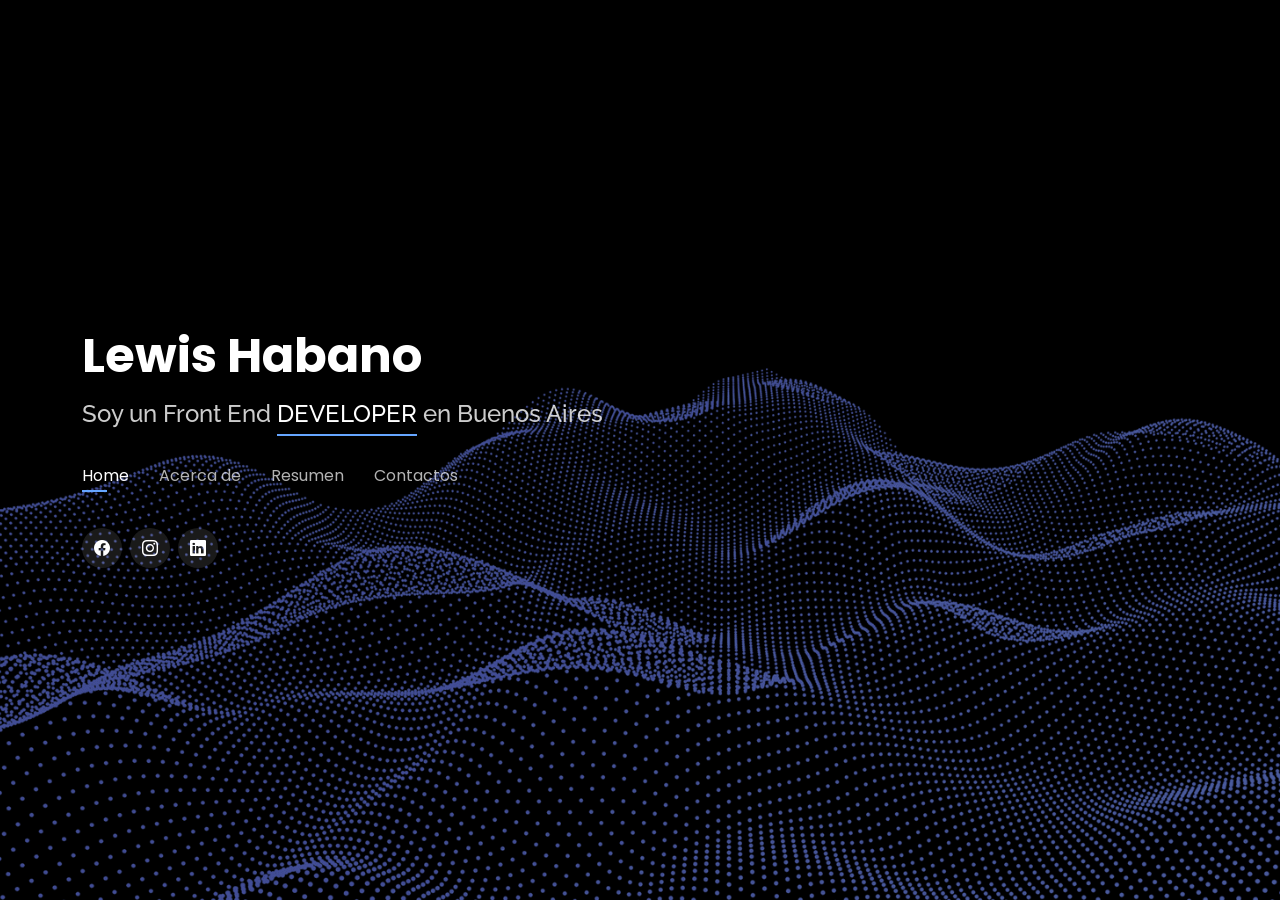
==== index.html @ 43217a20 "fffff" ====
<!DOCTYPE html>
<html lang="en">

<head>
  <meta charset="utf-8">
  <meta name="viewport" content="width=device-width, initial-scale=1.0, maximum-scale=1.0, user-scalable=no">

  <title>Portafolio Web</title>
  <meta content="" name="description">
  <meta content="" name="keywords">

  <!-- Favicons -->
  <link href="assets/img/letra-l.png" rel="icon">
  <link href="assets/img/apple-touch-icon.png" rel="apple-touch-icon">

  <!-- Google Fonts -->
  <link href="https://fonts.googleapis.com/css?family=Open+Sans:300,300i,400,400i,600,600i,700,700i|Raleway:300,300i,400,400i,500,500i,600,600i,700,700i|Poppins:300,300i,400,400i,500,500i,600,600i,700,700i" rel="stylesheet">

  <!-- Vendor CSS Files -->
  <link href="assets/vendor/bootstrap/css/bootstrap.min.css" rel="stylesheet">
  <link href="assets/vendor/bootstrap-icons/bootstrap-icons.css" rel="stylesheet">
  <link href="assets/vendor/boxicons/css/boxicons.min.css" rel="stylesheet">
  <link href="assets/vendor/glightbox/css/glightbox.min.css" rel="stylesheet">
  <link href="assets/vendor/remixicon/remixicon.css" rel="stylesheet">
  <link href="assets/vendor/swiper/swiper-bundle.min.css" rel="stylesheet">

  <!-- Template Main CSS File -->
  <link href="assets/css/style.css" rel="stylesheet">

</head>

<body>

  <!-- ======= Header ======= -->
  <header id="header">
    <div class="container">

      <h1><a href="index.html">Lewis Habano</a></h1>
      <!-- Uncomment below if you prefer to use an image logo -->
      <!-- <a href="index.html" class="mr-auto"><img src="assets/img/logo.png" alt="" class="img-fluid"></a> -->
      <h2>Soy un Front End <span>DEVELOPER</span> en Buenos Aires</h2>

      <nav id="navbar" class="navbar">
        <ul>
          <li><a class="nav-link active" href="#header">Home</a></li>
          <li><a class="nav-link" href="#about">Acerca de</a></li>
          <li><a class="nav-link" href="#resume">Resumen</a></li>
          <!--<li><a class="nav-link" href="#services">Servicios</a></li>-->
          <li><a class="nav-link" href="#contact">Contactos</a></li>
        </ul>
        <i class="bi bi-list mobile-nav-toggle"></i>
      </nav><!-- .navbar -->

      <div class="social-links">
        
        <a href="https://www.facebook.com/lewis.habano" target="_blank" class="facebook"><i class="bi bi-facebook"></i></a>
        <a href="https://www.instagram.com/lewishabano/"target="_blank" class="instagram"><i class="bi bi-instagram"></i></a>
        <a href="https://www.linkedin.com/in/lewis-habano-377702239" target="_blank" class="linkedin"><i class="bi bi-linkedin"></i></a>

      </div>

    </div>
  </header><!-- End Header -->

  <!-- ======= About Section ======= -->
  <section id="about" class="about">

    <!-- ======= Ecerca de ======= -->
    <div class="about-me container">

      <div class="section-title">
        <h2>About</h2>
        <p>Mas sobre mi</p>
      </div>

      <div class="row">
        <div class="col-lg-4" data-aos="fade-right">
          <img src="assets/img/PERFIL.PNG" class="img-fluid" alt="">
        </div>
        <div class="col-lg-8 pt-4 pt-lg-0 content" data-aos="fade-left">
          <h3> JUNIOR FRONT - END DEVELOPER</h3>
          <p class="fst-italic">
            Actualmente estoy en constante formacion en el campo del Desarrollo Front-End
          </p>
          <div class="row">
            <div class="col-lg-6">
              <ul>
                <li><i class="bi bi-chevron-right"></i> <strong>Fecha de Nacimiento:</strong> <span>29 de Abril de 1994</span></li>
                <li><i class="bi bi-chevron-right"></i> <strong>Nacionalidad:</strong> <span>Venezuela</span></li>
                <li><i class="bi bi-chevron-right"></i> <strong>Edad:</strong> <span>32</span></li>
                <li><i class="bi bi-chevron-right"></i> <strong>Domicilio: </strong> <span>Buenos Aires, Aregentina</span></li>
              </ul>
            </div>
           
          </div>
          <p>
           Incurcione en el mundo del Desarrollo Web de la mano de  Argentina Programa,  #SeProgramar y entre otros programas, descubriendo que tengo habilidades para la comprension y manejo de las herramientas en el Front End.
        </div>
      </div>

    </div><!-- End About Me -->

   

    <!-- ======= Skills  ======= -->
    <div class="skills container">

      <div class="section-title">
        <h2>Skills</h2>
      </div>

      <div class="row skills-content">

        <div class="col-lg-6">

          <div class="progress">
            <span class="skill">HTML <i class="val">95%</i></span>
            <div class="progress-bar-wrap">
              <div class="progress-bar" role="progressbar" aria-valuenow="95" aria-valuemin="0" aria-valuemax="100"></div>
            </div>
          </div>

          <div class="progress">
            <span class="skill">CSS <i class="val">80%</i></span>
            <div class="progress-bar-wrap">
              <div class="progress-bar" role="progressbar" aria-valuenow="80" aria-valuemin="0" aria-valuemax="100"></div>
            </div>
          </div>

          <div class="progress">
            <span class="skill">JavaScript <i class="val">50%</i></span>
            <div class="progress-bar-wrap">
              <div class="progress-bar" role="progressbar" aria-valuenow="50" aria-valuemin="0" aria-valuemax="100"></div>
            </div>
          </div>

        </div>

        <div class="col-lg-6">

          <div class="progress">
            <span class="skill">Angular <i class="val">40%</i></span>
            <div class="progress-bar-wrap">
              <div class="progress-bar" role="progressbar" aria-valuenow="40" aria-valuemin="0" aria-valuemax="100"></div>
            </div>
          </div>

          <div class="progress">
            <span class="skill">GitHut <i class="val">80%</i></span>
            <div class="progress-bar-wrap">
              <div class="progress-bar" role="progressbar" aria-valuenow="80" aria-valuemin="0" aria-valuemax="100"></div>
            </div>
          </div>

          <div class="progress">
            <span class="skill">MySQL <i class="val">15%</i></span>
            <div class="progress-bar-wrap">
              <div class="progress-bar" role="progressbar" aria-valuenow="15" aria-valuemin="0" aria-valuemax="100"></div>
            </div>
          </div>

        </div>

      </div>

    </div><!-- End Skills -->

    <!-- ======= Aptitudes ======= -->
    <div class="interests container">

      <div class="section-title">
        <h2>Aptitudes</h2>
      </div>

      <div class="row">
        <div class="col-lg-3 col-md-4">
          <div class="icon-box">
            <i class="ri-store-line" style="color: #ffbb2c;"></i>
            <h3>Trabajo en Equipo</h3>
          </div>
        </div>
        <div class="col-lg-3 col-md-4 mt-4 mt-md-0">
          <div class="icon-box">
            <i class="ri-bar-chart-box-line" style="color: #5578ff;"></i>
            <h3>Liderazgo</h3>
          </div>
        </div>
        <div class="col-lg-3 col-md-4 mt-4 mt-md-0">
          <div class="icon-box">
            <i class="ri-calendar-todo-line" style="color: #e80368;"></i>
            <h3>Organizado</h3>
          </div>
        </div>
        <div class="col-lg-3 col-md-4 mt-4 mt-lg-0">
          <div class="icon-box">
            <i class="ri-paint-brush-line" style="color: #e361ff;"></i>
            <h3>Creativo</h3>
          </div>
        </div>
        <div class="col-lg-3 col-md-4 mt-4">
          <div class="icon-box">
            <i class="ri-database-2-line" style="color: #47aeff;"></i>
            <h3>Pro-Activo</h3>
          </div>
        </div>
        <div class="col-lg-3 col-md-4 mt-4">
          <div class="icon-box">
            <i class="ri-gradienter-line" style="color: #ffa76e;"></i>
            <h3>Actitud Positiva</h3>
          </div>
        </div>
        <div class="col-lg-3 col-md-4 mt-4">
          <div class="icon-box">
            <i class="ri-file-list-3-line" style="color: #11dbcf;"></i>
            <h3>Comunicacion</h3>
          </div>
        </div>
        <div class="col-lg-3 col-md-4 mt-4">
          <div class="icon-box">
            <i class="ri-price-tag-2-line" style="color: #4233ff;"></i>
            <h3>Racionable</h3>
          </div>
        </div>
       



  </section><!-- End About Section -->

  <!-- ======= Resume Section ======= -->
  <section id="resume" class="resume">
    <div class="container">

      <div class="section-title">
        <h2>Summary</h2>
        <p>RESUMEN</p>
      </div>

      <div class="row">
        <div class="col-lg-6">
          <h3 class="resume-title">Secundaria</h3>
          <div class="resume-item pb-0">
            <h4>Liceo Aime Bonpland</h4>
            <h5>2015 - 2016</h5>
            <p><em>Bachiller en Ciencias</em></p>
          </div>

          

          <h3 class="resume-title">Cursos Realizados</h3>
          <div class="resume-item">
            <h4>Tecnico en Repacion de Celulares</h4>
            <h5>2021 - 2022</h5>
            <p><em>Instituto de Investigacion y Desarrollo Empresario y Social</em></p>
            <p>Certificado <a href="https://drive.google.com/file/d/13NTasGqHN1XZ4F1Yj-0PthsH8KPX1wrH/view?usp=sharing" target="_blank"> Ver aqui</a></p>

            
          </div>
          <div class="resume-item">
            <h4>Primera etapa del Plan Argentina Programa</h4>
            <h5>2022</h5>
            <p><em>#SeProgramar</em></p>
            <p>Certificado <a href="https://drive.google.com/file/d/1zNKupKRDNCVyyF5Mv7-H7qVzkGOO1lGe/view?usp=sharing" target="_blank"> Ver aqui</a></p>

          </div>
          <div class="resume-item pb-0">
            <h4>Perfil Web Full Stack Junior</h4>
            <h5>2022-2023</h5>
            <p><em>Aregentina Programa 4.0</em></p>
            <ul>
              <li>Proyecto realizado - Portafolio Web Full Stack <a href="https://portafolio-back-lws.web.app/" target="_blank">Ver aqui</a></li>
              <li>Tecnologias Front End: HTML, CSS, JS, ANGULAR </li>
              <li>Tecnologias Back End: MySQL, Apache, Java</li>
            </ul>
            <p>Certificado <a href="https://drive.google.com/file/d/1rVg6Ap0BTwlaawiFCQzznwk058b0-l4C/view?usp=sharing" target="_blank"> Ver aqui</a></p>

          </div>
 <h3 class="resume-title">Proyectos</h3>
              
                <ul>
                  <h6><a href="https://multiservicios-ova-ez.vercel.app/" target="_blank">Multiservicios Ovañez - Pagina Web</a></h6s></li>
                  <h6><a href="https://restaurante-online-yl.vercel.app/" target="_blank">Sabor de Lewis - Tienda Online</a></h6s></li>
                  <h6><a href="https://barberiabrotherbarbershop.vercel.app/" target="_blank">Barberia Brother - Turnos Online</a></h6s></li>
                  <h6><a href="https://manicuristaestrella.vercel.app/" target="_blank">Elegances Nails - Turnos Online</a></h6s></li>
                </ul>
        </div>
        
        <div class="col-lg-6">

          <div class="resume-item">
            <h4>Primeros paso del Desarrollo Frond End </h4>
            <h5>2022-2023</h5>
            <p><em>Argentina Programa 4.0</em></p>
            <ul>
              <li>Proyecto realizado - CV <a href="https://z3ojdmkbe1h15ubds1wg4q.on.drv.tw/Proyecto CV/" target="_blank"> Ver aqui</a></li>
              <li>Tecnologias: HTML, CSS, JS </li>
            </ul>
            <p>Certificado <a href="https://drive.google.com/file/d/1SW0rii6lMbcmuUAonAoMLyuNVWkDjXnk/view?usp=sharing" target="_blank"> Ver aqui</a></p>

          </div>
          
          <div class="resume-item">
            <h4>javascript desde 0</h4>
            <h5>2022 - 2023</h5>
            <p><em>Educacion IT</em></p>
            <p>Certificado de asistencia <a href="https://drive.google.com/file/d/1VRG9s3bbCekZhndcI7haui48GEvfE5Lh/view?usp=sharing" target="_blank"> Ver aqui</a></p>

          </div>
 <div class="resume-item">
            <h4>Front End Python</h4>
            <h5>2023 - 2024</h5>
            <p><em>Buenos Aires Aprende</em></p>
            <p>Certificado de asistencia <a href="https://drive.google.com/file/d/17as2-qM0kWx8i5BfHSvtpjqzDdLJUKqA/view?usp=sharing" target="_blank"> Ver aqui</a></p>

          </div>
          
          <div class="row">
            <div class="col-lg-6">
              <h3 class="resume-title">Experiencia</h3>
              <div class="resume-item pb-0">
                <h4>Computadoras Villa Ciber</h4>
                <h5>2017 -2019</h5>
                <ul>
                  <li>Encargado</li>
                </ul>
              </div>
              <div class="resume-item pb-0">
                <h4>Pedidos Ya</h4>
                <h5>Actualemnte</h5>
                <ul>
                  <li>Servicio de Delivery</li>
                </ul>
              </div>
             
        </div>

        </div>
      </div>

    </div>
  </section>
 
  <!-- ======= Contact Section ======= -->
  <section id="contact" class="contact">
    <div class="container">

      <div class="section-title">
        <h2>Contact</h2>
        <p>Contacto</p>
      </div>

      <div class="row mt-2">

        <div class="col-md-6 d-flex align-items-stretch">
          <div class="info-box">
            <a href="https://www.google.com/maps/place/Plaza+Bartolom%C3%A9+Mitre/@-34.6378328,-58.5699092,15.25z/data=!4m6!3m5!1s0x95bcc7e48b74f017:0x445b9663754452b1!8m2!3d-34.6416215!4d-58.56054!16s%2Fg%2F11cjhlbqd6"target="_blank"><i class="bx bx-map"></i></a>
            <h3>Mi direccion es</h3>
            <p> Buenos Aires</p>
          </div>
        </div>

        <div class="col-md-6 mt-4 mt-md-0 d-flex align-items-stretch">
          <div class="info-box">
            <i class="bx bx-share-alt"></i>
            <h3>Redes Sociales</h3>
            <div class="social-links">
              <a href="https://www.facebook.com/lewis.habano" target="_blank" class="facebook"><i class="bi bi-facebook"></i></a>
              <a href="https://www.instagram.com/lewishabano/"target="_blank" class="instagram"><i class="bi bi-instagram"></i></a>
              <a href="https://www.linkedin.com/in/lewis-habano-377702239" target="_blank" class="linkedin"><i class="bi bi-linkedin"></i></a>
              <a href="https://api.whatsapp.com/send?phone=0541158731115&text=Hola,  comon estas?" target="_blank"><i class="bi bi-whatsapp"></i></a>
              <a href="mailto:habanolewis@gmail.com" target="_blank" class="linkedin"><i class="bi bi-envelope-check"></i></a>
            </div>
          </div>
        </div>

        <div class="col-md-6 mt-4 d-flex align-items-stretch">
          <div class="info-box">
            <i class="bx bx-envelope"></i>
            <h3>Email</h3>
            <p>habanolewis@gmail.com</p>
          </div>
        </div>
        <div class="col-md-6 mt-4 d-flex align-items-stretch">
          <div class="info-box">
            <a href="tel:+541158731115"><i class="bx bx-phone-call"></i></a>
            <h3>Contanto</h3>
            <p>+11 XXXX</p>
          </div>
        </div>
      </div>

  </section><!-- End Contact Section -->

 

  <!-- Vendor JS Files -->
  <script src="assets/vendor/purecounter/purecounter_vanilla.js"></script>
  <script src="assets/vendor/bootstrap/js/bootstrap.bundle.min.js"></script>
  <script src="assets/vendor/glightbox/js/glightbox.min.js"></script>
  <script src="assets/vendor/isotope-layout/isotope.pkgd.min.js"></script>
  <script src="assets/vendor/swiper/swiper-bundle.min.js"></script>
  <script src="assets/vendor/waypoints/noframework.waypoints.js"></script>
  <script src="assets/vendor/php-email-form/validate.js"></script>

  <!-- Template Main JS File -->
  <script src="assets/js/main.js"></script>

</body>

</html>
---- assets/css/style.css ----
/* Control estricto para evitar desbordes y zoom lateral en móviles */
*, *::before, *::after {
  box-sizing: border-box;
}

html {
  width: 100%;
  height: 100%;
  overflow-x: hidden !important;
  scroll-behavior: smooth;
}

body {
  font-family: "Open Sans", sans-serif;
  background-color: #040404;
  color: #fff;
  position: relative;
  background: transparent;
  width: 100%;
  min-height: 100vh;
  overflow-x: hidden !important;
  -webkit-text-size-adjust: 100%;
}

body::before {
  content: "";
  position: fixed;
  background: #040404 url("../img/Fondo_Negro_5.png") top right no-repeat;
  background-size: cover;
  left: 0;
  right: 0;
  top: 0;
  height: 100vh;
  z-index: -1;
  width: 100vw;
}

@media (min-width: 1024px) {
  body::before {
    background-attachment: fixed;
  }
}

a {
  color: #66a6ff;
  text-decoration: none;
}

a:hover {
  color: #66a6ff;
  text-decoration: none;
}

h1,
h2,
h3,
h4,
h5,
h6 {
  font-family: "Raleway", sans-serif;
}

/* Blindaje de imágenes y contenedores para que no rompan la pantalla */
img {
  max-width: 100%;
  height: auto;
}

/* --------------------------------------------------------------
# Header
-------------------------------------------------------------- */
#header {
  transition: ease-in-out 0.3s;
  position: relative;
  height: 100vh;
  display: flex;
  align-items: center;
  z-index: 997;
  overflow-y: auto;
  width: 100%;
}

#header * {
  transition: ease-in-out 0.3s;
}

#header h1 {
  font-size: 48px;
  margin: 0;
  padding: 0;
  line-height: 1;
  font-weight: 700;
  font-family: "Poppins", sans-serif;
}

#header h1 a,
#header h1 a:hover {
  color: #fff;
  line-height: 1;
  display: inline-block;
}

#header h2 {
  font-size: 24px;
  margin-top: 20px;
  color: rgba(255, 255, 255, 0.8);
}

#header h2 span {
  color: #fff;
  border-bottom: 2px solid #66a6ff;
  padding-bottom: 6px;
}

#header img {
  padding: 0;
  margin: 0;
}

#header .social-links {
  margin-top: 40px;
  display: flex;
}

#header .social-links a {
  font-size: 16px;
  display: flex;
  justify-content: center;
  align-items: center;
  background: rgba(255, 255, 255, 0.1);
  color: #fff;
  line-height: 1;
  margin-right: 8px;
  border-radius: 50%;
  width: 40px;
  height: 40px;
}

#header .social-links a:hover {
  background: #66a6ff;
}

@media (max-width: 992px) {
  #header h1 {
    font-size: 36px;
  }

  #header h2 {
    font-size: 20px;
    line-height: 30px;
  }

  #header .social-links {
    margin-top: 15px;
  }

  #header .container {
    display: flex;
    flex-direction: column;
    align-items: center;
    width: 100%;
  }
}

/* Header Top */
#header.header-top {
  height: 80px;
  position: fixed;
  left: 0;
  top: 0;
  right: 0;
  background: rgba(0, 0, 0, 0.9);
  width: 100%;
}

#header.header-top .social-links,
#header.header-top h2 {
  display: none;
}

#header.header-top h1 {
  margin-right: auto;
  font-size: 36px;
}

#header.header-top .container {
  display: flex;
  align-items: center;
  width: 100%;
}

#header.header-top .navbar {
  margin: 0;
}

@media (max-width: 768px) {
  #header.header-top {
    height: 60px;
  }

  #header.header-top h1 {
    font-size: 26px;
  }
}

/* --------------------------------------------------------------
# Navigation Menu
-------------------------------------------------------------- */
.navbar {
  padding: 0;
  margin-top: 35px;
}

.navbar ul {
  margin: 0;
  padding: 0;
  display: flex;
  list-style: none;
  align-items: center;
}

.navbar li {
  position: relative;
}

.navbar li+li {
  margin-left: 30px;
}

.navbar a,
.navbar a:focus {
  display: flex;
  align-items: center;
  justify-content: space-between;
  padding: 0;
  font-family: "Poppins", sans-serif;
  font-size: 16px;
  font-weight: 400;
  color: rgba(255, 255, 255, 0.7);
  white-space: nowrap;
  transition: 0.3s;
}

.navbar a i,
.navbar a:focus i {
  font-size: 12px;
  line-height: 0;
  margin-left: 5px;
}

.navbar a:before {
  content: "";
  position: absolute;
  width: 0;
  height: 2px;
  bottom: -4px;
  left: 0;
  background-color: #66a6ff;
  visibility: hidden;
  transition: all 0.3s ease-in-out 0s;
}

.navbar a:hover:before,
.navbar li:hover>a:before,
.navbar .active:before {
  visibility: visible;
  width: 25px;
}

.navbar a:hover,
.navbar .active,
.navbar .active:focus,
.navbar li:hover>a {
  color: #fff;
}

/**
* Mobile Navigation 
*/
.mobile-nav-toggle {
  color: #fff;
  font-size: 28px;
  cursor: pointer;
  display: none;
  line-height: 0;
  transition: 0.5s;
  position: fixed;
  right: 15px;
  top: 15px;
  z-index: 1000;
}

@media (max-width: 991px) {
  .mobile-nav-toggle {
    display: block;
  }

  .navbar ul {
    display: none;
  }
}

.navbar-mobile {
  position: fixed;
  overflow: hidden;
  top: 0;
  right: 0;
  left: 0;
  bottom: 0;
  background: rgba(0, 0, 0, 0.9);
  transition: 0.3s;
  z-index: 999;
  margin-top: 0;
  width: 100%;
}

.navbar-mobile .mobile-nav-toggle {
  position: absolute;
  top: 15px;
  right: 15px;
}

.navbar-mobile ul {
  display: block;
  position: absolute;
  top: 55px;
  right: 15px;
  bottom: 45px;
  left: 15px;
  padding: 10px 0;
  overflow-y: auto;
  transition: 0.3s;
  border: 2px solid rgba(255, 255, 255, 0.2);
}

.navbar-mobile li {
  padding: 12px 20px;
}

.navbar-mobile li+li {
  margin: 0;
}

.navbar-mobile a,
.navbar-mobile a:focus {
  font-size: 16px;
  position: relative;
}

/* --------------------------------------------------------------
# Sections General
-------------------------------------------------------------- */
section {
  overflow: hidden;
  position: absolute;
  width: 100%;
  max-width: 100%;
  top: 140px;
  bottom: 100%;
  opacity: 0;
  transition: ease-in-out 0.4s;
  z-index: 2;
  left: 0;
  right: 0;
  padding-left: 15px;
  padding-right: 15px;
}

section.section-show {
  top: 100px;
  bottom: auto;
  opacity: 1;
  padding-bottom: 45px;
}

section .container {
  background: rgba(0, 0, 0, 0.9);
  padding: 30px;
  width: 100%;
  max-width: 100%;
}

@media (max-width: 768px) {
  section {
    top: 120px;
    padding-left: 10px;
    padding-right: 10px;
  }

  section.section-show {
    top: 80px;
  }
}

.section-title h2 {
  font-size: 14px;
  font-weight: 500;
  padding: 0;
  line-height: 1px;
  margin: 0 0 20px 0;
  letter-spacing: 2px;
  text-transform: uppercase;
  color: #aaaaaa;
  font-family: "Poppins", sans-serif;
}

.section-title h2::after {
  content: "";
  width: 120px;
  height: 1px;
  display: inline-block;
  background: #66a6ff;
  margin: 4px 10px;
}

.section-title p {
  margin: 0;
  margin: -15px 0 15px 0;
  font-size: 36px;
  font-weight: 700;
  text-transform: uppercase;
  font-family: "Poppins", sans-serif;
  color: #fff;
  word-break: break-word;
}

/* --------------------------------------------------------------
# About
-------------------------------------------------------------- */
.about-me .content h3 {
  font-weight: 700;
  font-size: 26px;
  color: #66a6ff;
}

.about-me .content ul {
  list-style: none;
  padding: 0;
}

.about-me .content ul li {
  margin-bottom: 20px;
  display: flex;
  align-items: center;
  word-break: break-word;
}

.about-me .content ul strong {
  margin-right: 10px;
}

.about-me .content ul i {
  font-size: 16px;
  margin-right: 5px;
  color: #66a6ff;
  line-height: 0;
}

.about-me .content p:last-child {
  margin-bottom: 0;
}

/* --------------------------------------------------------------
# Counts
-------------------------------------------------------------- */
.counts {
  padding: 70px 0 60px;
}

.counts .count-box {
  padding: 30px 30px 25px 30px;
  width: 100%;
  position: relative;
  text-align: center;
  background: rgba(255, 255, 255, 0.08);
}

.counts .count-box i {
  position: absolute;
  top: -25px;
  left: 50%;
  transform: translateX(-50%);
  font-size: 24px;
  background: rgba(255, 255, 255, 0.1);
  padding: 12px;
  color: #66a6ff;
  border-radius: 50px;
  line-height: 0;
}

.counts .count-box span {
  font-size: 36px;
  display: block;
  font-weight: 600;
  color: #fff;
}

.counts .count-box p {
  padding: 0;
  margin: 0;
  font-family: "Raleway", sans-serif;
  font-size: 14px;
}

/* --------------------------------------------------------------
# Skills
-------------------------------------------------------------- */
.skills .progress {
  height: 60px;
  display: block;
  background: none;
  border-radius: 0;
  width: 100%;
}

.skills .progress .skill {
  padding: 10px 0;
  margin: 0;
  text-transform: uppercase;
  display: block;
  font-weight: 600;
  font-family: "Poppins", sans-serif;
  color: #fff;
}

.skills .progress .skill .val {
  float: right;
  font-style: normal;
}

.skills .progress-bar-wrap {
  background: rgba(255, 255, 255, 0.2);
  width: 100%;
}

.skills .progress-bar {
  width: 1px;
  height: 10px;
  transition: 0.9s;
  background-color: #66a6ff;
}

/* --------------------------------------------------------------
# Interests
-------------------------------------------------------------- */
.interests .icon-box {
  display: flex;
  align-items: center;
  padding: 20px;
  background: rgba(255, 255, 255, 0.08);
  transition: ease-in-out 0.3s;
  width: 100%;
}

.interests .icon-box i {
  font-size: 32px;
  padding-right: 10px;
  line-height: 1;
}

.interests .icon-box h3 {
  font-weight: 700;
  margin: 0;
  padding: 0;
  line-height: 1;
  font-size: 16px;
  color: #fff;
}

.interests .icon-box:hover {
  background: rgba(255, 255, 255, 0.12);
}

/* --------------------------------------------------------------
# Resume
-------------------------------------------------------------- */
.resume .resume-title {
  font-size: 26px;
  font-weight: 700;
  margin-top: 20px;
  margin-bottom: 20px;
  color: #fff;
}

.resume .resume-item {
  padding: 0 0 20px 20px;
  margin-top: -2px;
  border-left: 2px solid rgba(255, 255, 255, 0.2);
  position: relative;
  width: 100%;
}

.resume .resume-item h4 {
  line-height: 18px;
  font-size: 18px;
  font-weight: 600;
  text-transform: uppercase;
  font-family: "Poppins", sans-serif;
  color: #66a6ff;
  margin-bottom: 10px;
  word-break: break-word;
}

.resume .resume-item h5 {
  font-size: 16px;
  background: rgba(255, 255, 255, 0.15);
  padding: 5px 15px;
  display: inline-block;
  font-weight: 600;
  margin-bottom: 10px;
}

.resume .resume-item ul {
  padding-left: 20px;
  word-break: break-word;
}

.resume .resume-item ul li {
  padding-bottom: 10px;
}

.resume .resume-item:last-child {
  padding-bottom: 0;
}

.resume .resume-item::before {
  content: "";
  position: absolute;
  width: 16px;
  height: 16px;
  border-radius: 50px;
  left: -9px;
  top: 0;
  background: #66a6ff;
  border: 2px solid #66a6ff;
}

/* --------------------------------------------------------------
# Contact
-------------------------------------------------------------- */
.contact .info-box {
  color: #444444;
  padding: 20px;
  width: 100%;
  background: rgba(255, 255, 255, 0.08);
  word-break: break-word;
}

.contact .info-box i.bx {
  font-size: 24px;
  color: #66a6ff;
  border-radius: 50%;
  padding: 14px;
  float: left;
  background: rgba(255, 255, 255, 0.1);
}

.contact .info-box h3 {
  font-size: 20px;
  color: rgba(255, 255, 255, 0.5);
  font-weight: 700;
  margin: 10px 0 8px 68px;
}

.contact .info-box p {
  padding: 0;
  color: #fff;
  line-height: 24px;
  font-size: 14px;
  margin: 0 0 0 68px;
}

.contact .info-box .social-links {
  margin: 5px 0 0 68px;
  display: flex;
  flex-wrap: wrap;
}

.contact .info-box .social-links a {
  font-size: 18px;
  display: inline-block;
  color: #fff;
  line-height: 1;
  margin-right: 12px;
  margin-bottom: 8px;
  transition: 0.3s;
}

.contact .info-box .social-links a:hover {
  color: #66a6ff;
}

.contact .php-email-form {
  padding: 30px;
  background: rgba(255, 255, 255, 0.08);
  width: 100%;
}

.contact .php-email-form .error-message {
  display: none;
  background: #ed3c0d;
  text-align: left;
  padding: 15px;
  font-weight: 600;
}

.contact .php-email-form .sent-message {
  display: none;
  background: #66a6ff;
  text-align: center;
  padding: 15px;
  font-weight: 600;
}

.contact .php-email-form .loading {
  display: none;
  text-align: center;
  padding: 15px;
}

.contact .php-email-form .loading:before {
  content: "";
  display: inline-block;
  border-radius: 50%;
  width: 24px;
  height: 24px;
  margin: 0 10px -6px 0;
  border: 3px solid #66a6ff;
  border-top-color: #eee;
  animation: animate-loading 1s linear infinite;
}

.contact .php-email-form input,
.contact .php-email-form textarea {
  border-radius: 0;
  box-shadow: none;
  font-size: 14px;
  background: rgba(255, 255, 255, 0.08);
  border: 0;
  transition: 0.3s;
  color: #fff;
  width: 100%;
}

.contact .php-email-form input:focus,
.contact .php-email-form textarea:focus {
  background-color: rgba(255, 255, 255, 0.11);
}

.contact .php-email-form input::placeholder,
.contact .php-email-form textarea::placeholder {
  color: rgba(255, 255, 255, 0.3);
  opacity: 1;
}

.contact .php-email-form input {
  padding: 10px 15px;
}

.contact .php-email-form textarea {
  padding: 12px 15px;
}

.contact .php-email-form button[type=submit] {
  background: #66a6ff;
  border: 0;
  padding: 10px 30px;
  color: #fff;
  transition: 0.4s;
  border-radius: 4px;
}

.contact .php-email-form button[type=submit]:hover {
  background: #66a6ff;
}

@keyframes animate-loading {
  0% {
    transform: rotate(0deg);
  }
  100% {
    transform: rotate(360deg);
  }
}
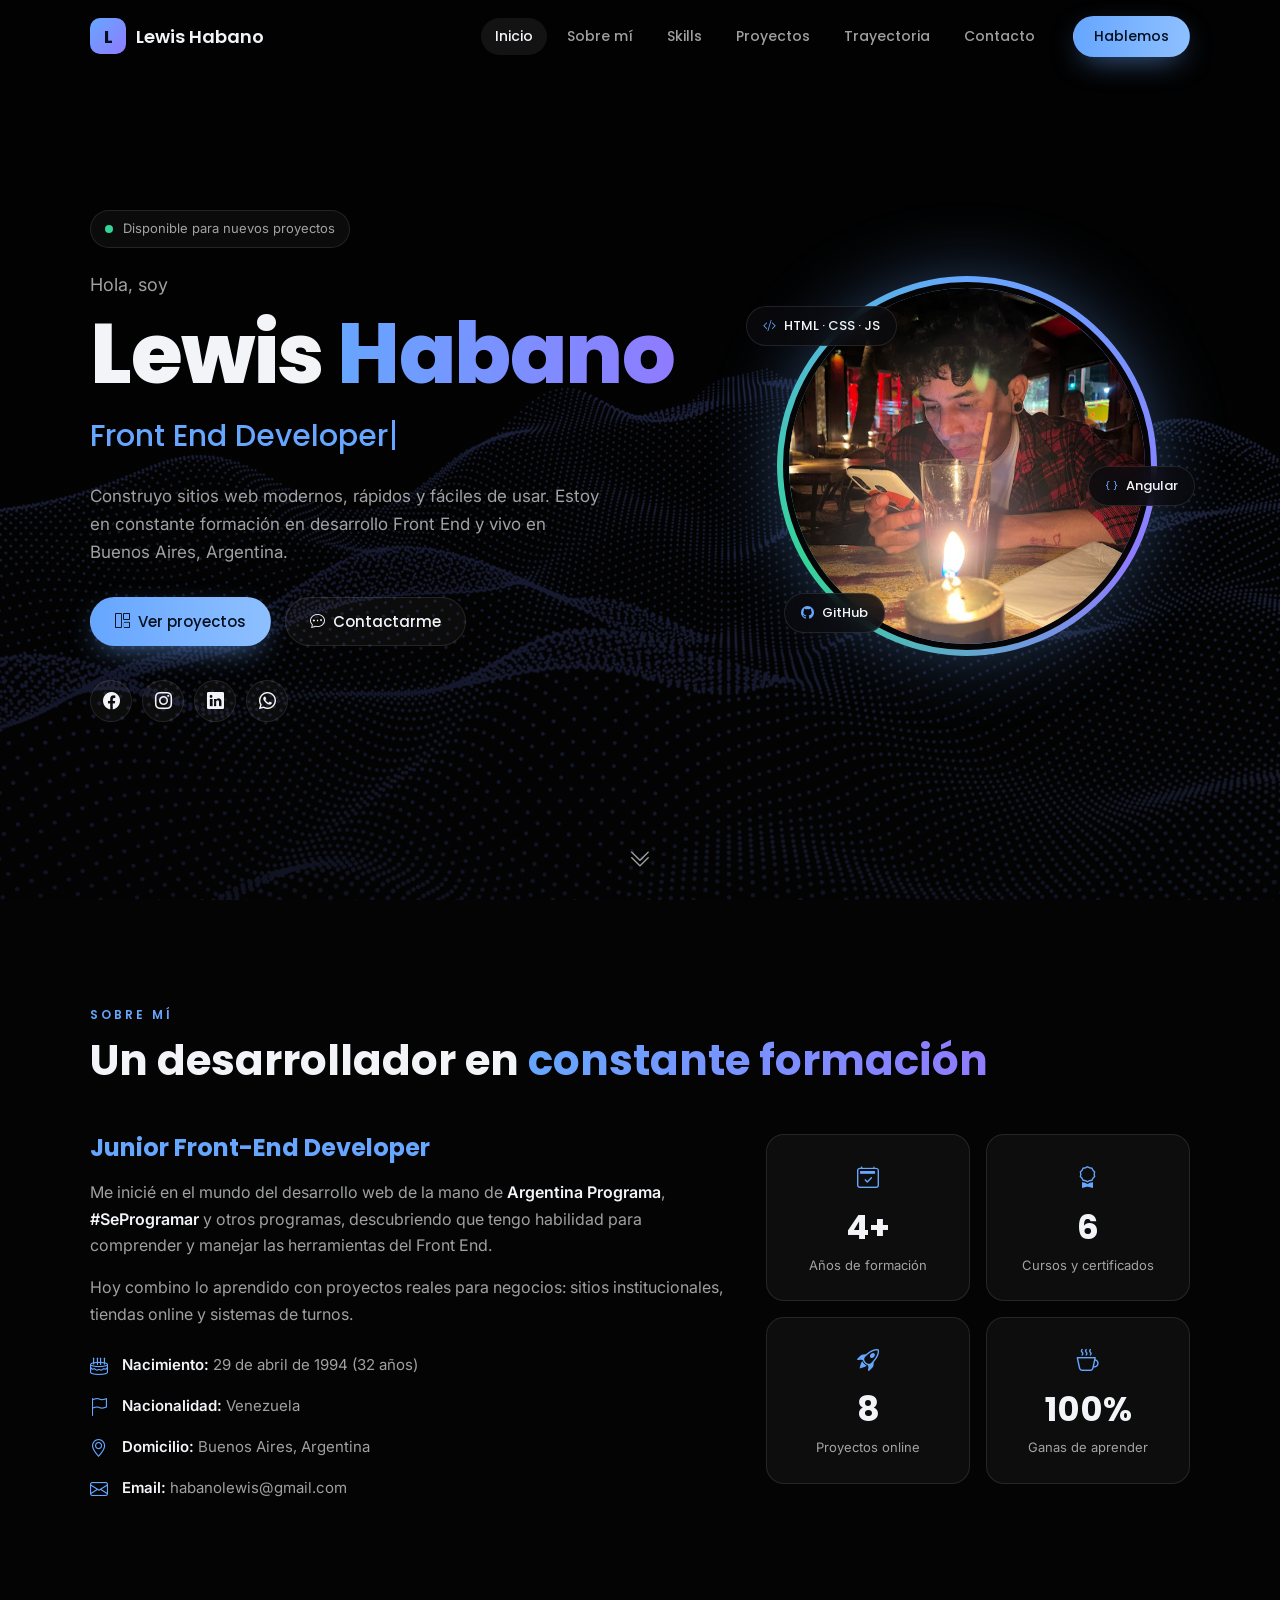
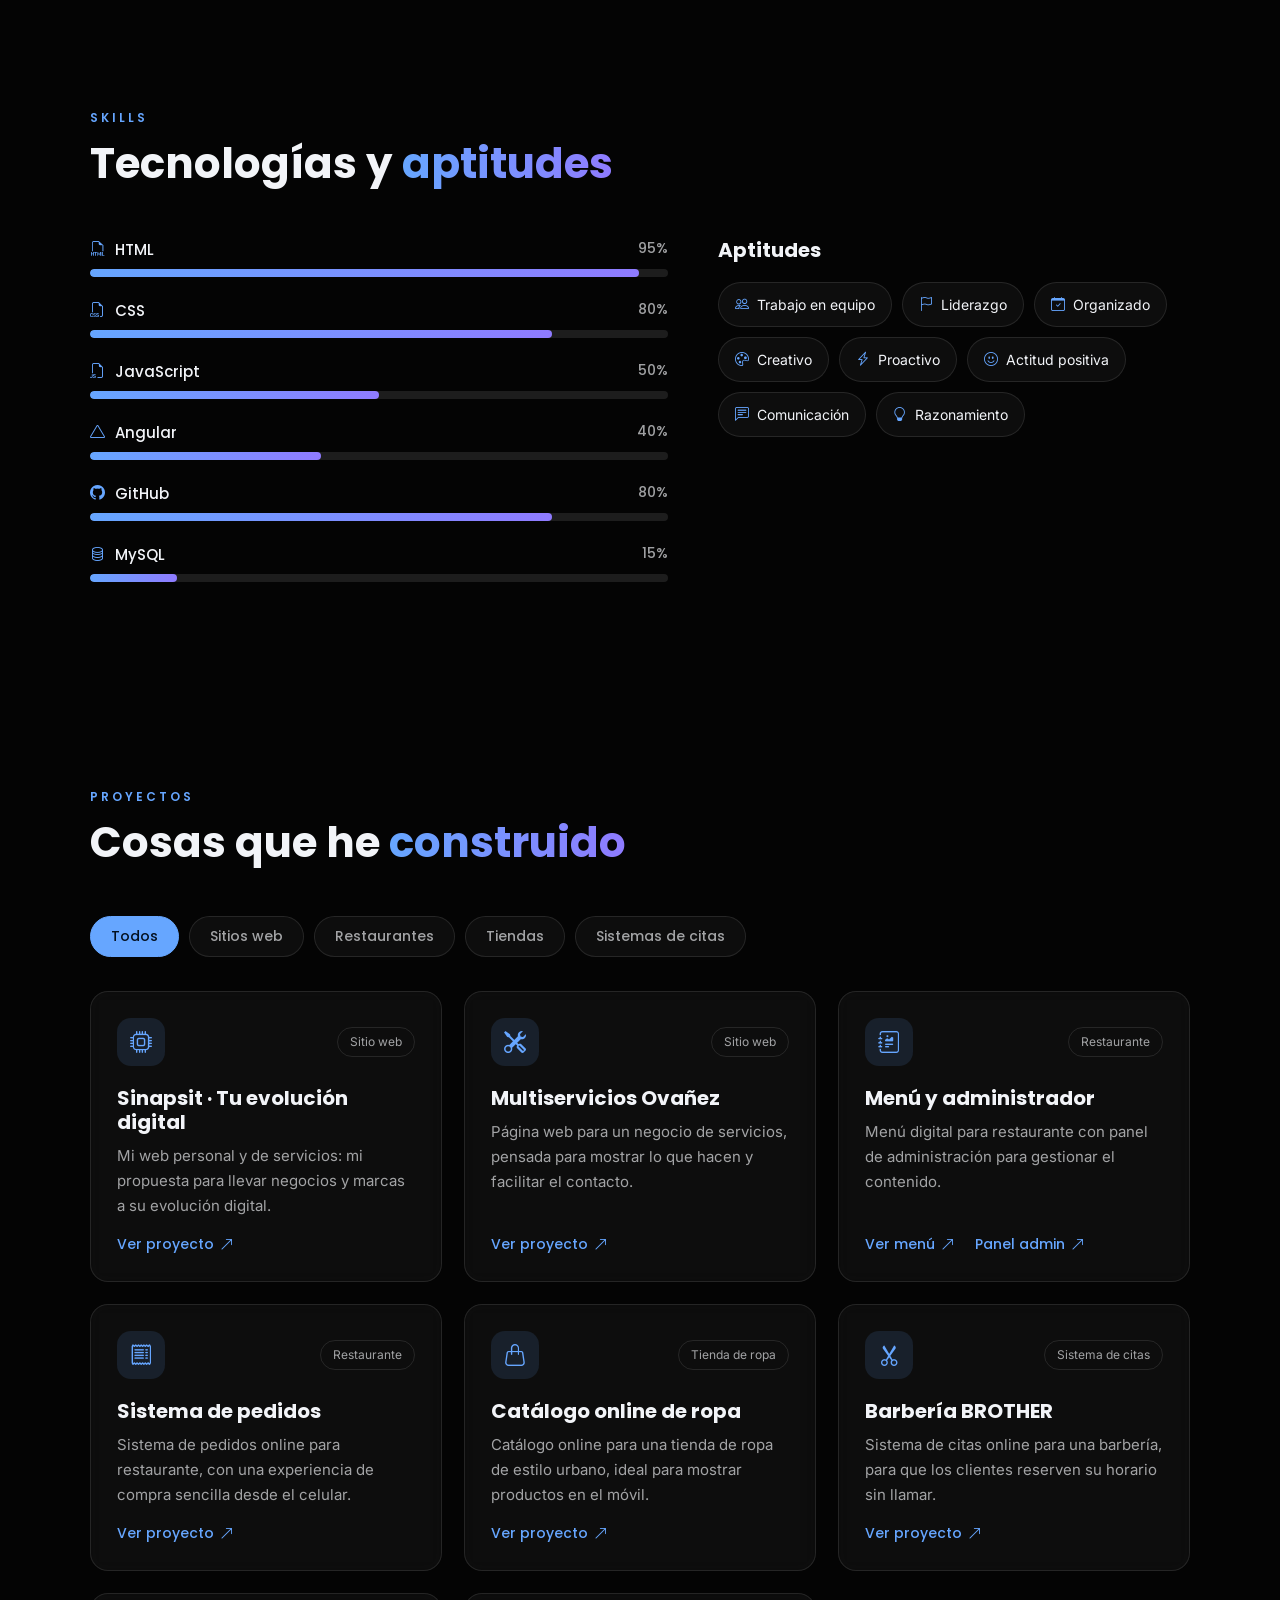
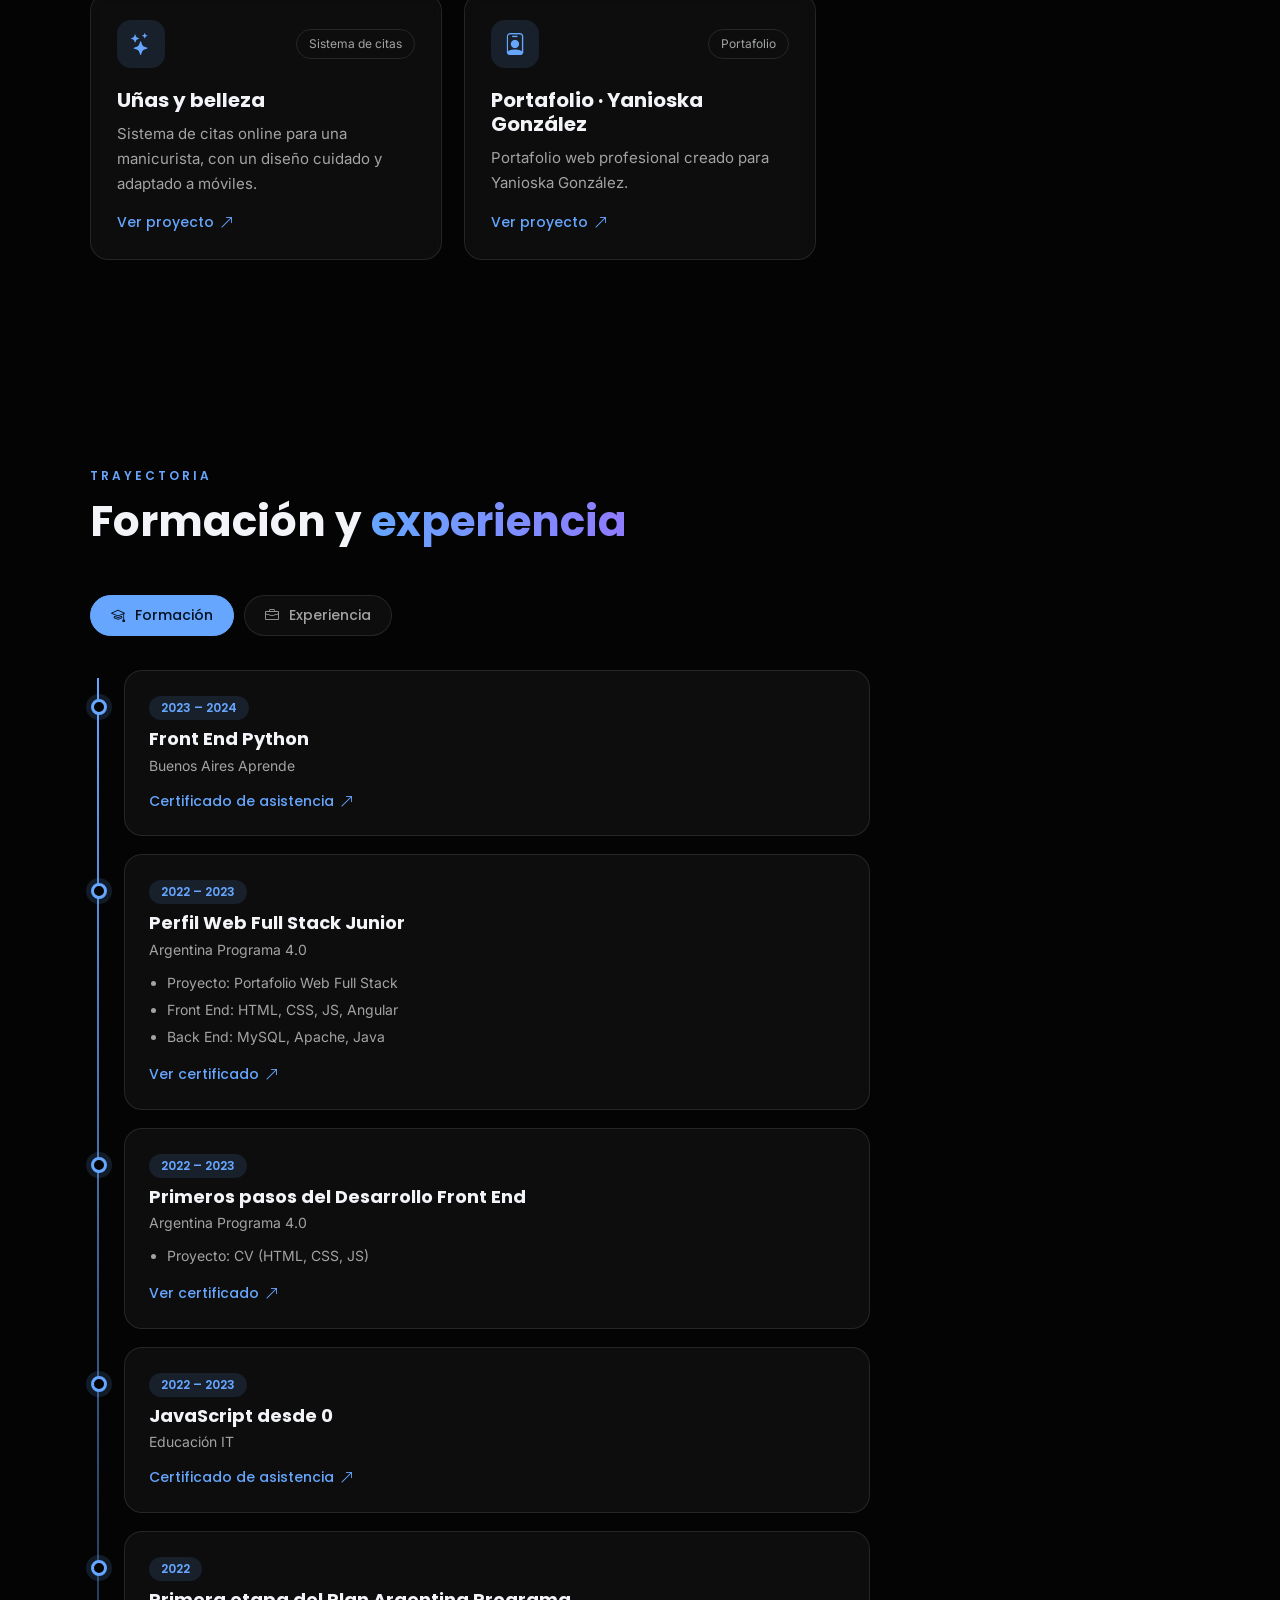
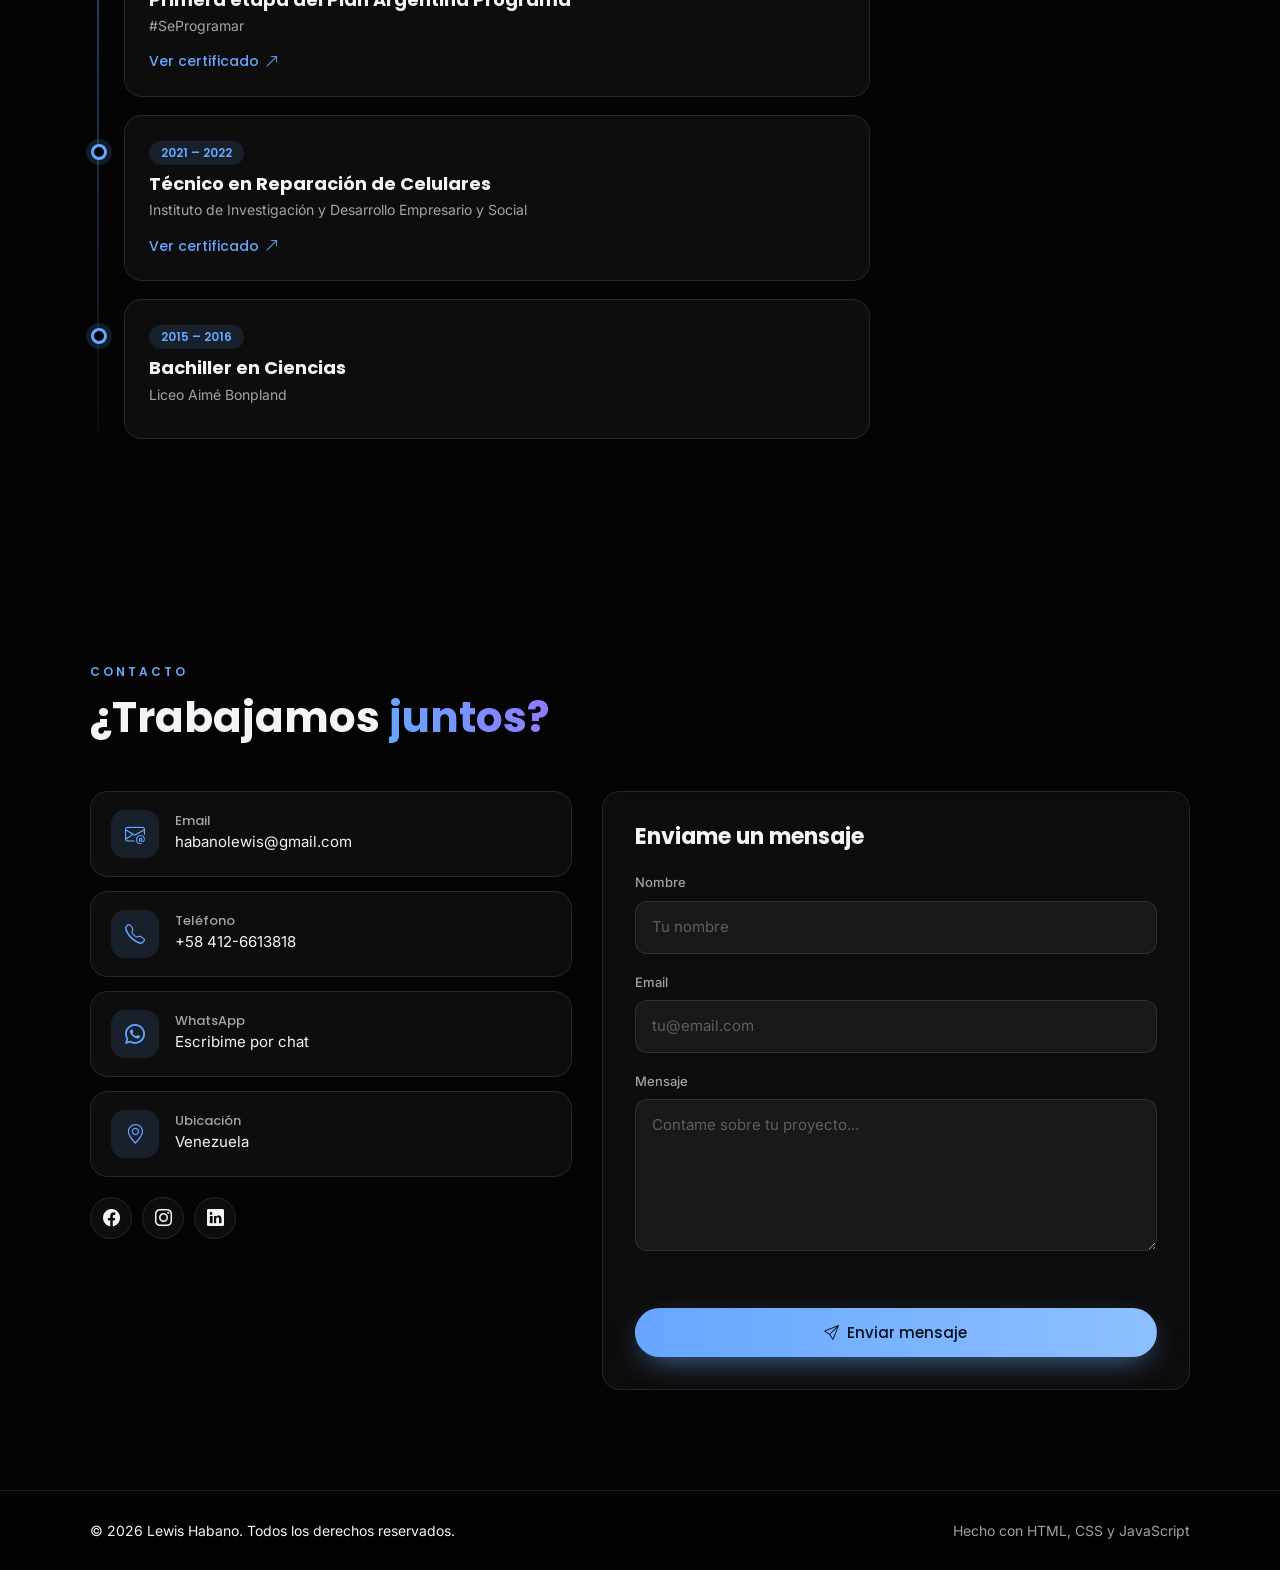
==== commit 786bae4d: "dddddd" ====
--- a/index.html
+++ b/index.html
@@ -1,410 +1,464 @@
 <!DOCTYPE html>
-<html lang="en">
+<html lang="es">
 
 <head>
   <meta charset="utf-8">
-  <meta name="viewport" content="width=device-width, initial-scale=1.0, maximum-scale=1.0, user-scalable=no">
-
-  <title>Portafolio Web</title>
-  <meta content="" name="description">
-  <meta content="" name="keywords">
+  <meta name="viewport" content="width=device-width, initial-scale=1.0">
+
+  <title>Lewis Habano | Front End Developer</title>
+  <meta name="description" content="Portafolio de Lewis Habano, Junior Front End Developer en Buenos Aires. Proyectos web, habilidades y contacto.">
+  <meta name="keywords" content="Front End, Developer, HTML, CSS, JavaScript, Angular, Buenos Aires, portafolio">
+  <meta name="author" content="Lewis Habano">
+  <meta name="theme-color" content="#040404">
+
+  <!-- Open Graph -->
+  <meta property="og:title" content="Lewis Habano | Front End Developer">
+  <meta property="og:description" content="Portafolio web: proyectos, habilidades y formación de un Junior Front End Developer.">
+  <meta property="og:type" content="website">
+  <meta property="og:image" content="assets/img/PERFIL.PNG">
 
   <!-- Favicons -->
   <link href="assets/img/letra-l.png" rel="icon">
   <link href="assets/img/apple-touch-icon.png" rel="apple-touch-icon">
 
-  <!-- Google Fonts -->
-  <link href="https://fonts.googleapis.com/css?family=Open+Sans:300,300i,400,400i,600,600i,700,700i|Raleway:300,300i,400,400i,500,500i,600,600i,700,700i|Poppins:300,300i,400,400i,500,500i,600,600i,700,700i" rel="stylesheet">
-
-  <!-- Vendor CSS Files -->
-  <link href="assets/vendor/bootstrap/css/bootstrap.min.css" rel="stylesheet">
-  <link href="assets/vendor/bootstrap-icons/bootstrap-icons.css" rel="stylesheet">
-  <link href="assets/vendor/boxicons/css/boxicons.min.css" rel="stylesheet">
-  <link href="assets/vendor/glightbox/css/glightbox.min.css" rel="stylesheet">
-  <link href="assets/vendor/remixicon/remixicon.css" rel="stylesheet">
-  <link href="assets/vendor/swiper/swiper-bundle.min.css" rel="stylesheet">
-
-  <!-- Template Main CSS File -->
+  <!-- Fuentes e íconos -->
+  <link rel="preconnect" href="https://fonts.googleapis.com">
+  <link rel="preconnect" href="https://fonts.gstatic.com" crossorigin>
+  <link href="https://fonts.googleapis.com/css2?family=Inter:wght@300;400;500;600&family=Poppins:wght@400;500;600;700;800&display=swap" rel="stylesheet">
+  <link href="https://cdn.jsdelivr.net/npm/bootstrap-icons@1.11.3/font/bootstrap-icons.min.css" rel="stylesheet">
+
+  <!-- Estilos -->
   <link href="assets/css/style.css" rel="stylesheet">
-
 </head>
 
 <body>
 
+  <div class="scroll-progress" id="scrollProgress" aria-hidden="true"></div>
+  <div class="cursor-glow" id="cursorGlow" aria-hidden="true"></div>
+
   <!-- ======= Header ======= -->
-  <header id="header">
-    <div class="container">
-
-      <h1><a href="index.html">Lewis Habano</a></h1>
-      <!-- Uncomment below if you prefer to use an image logo -->
-      <!-- <a href="index.html" class="mr-auto"><img src="assets/img/logo.png" alt="" class="img-fluid"></a> -->
-      <h2>Soy un Front End <span>DEVELOPER</span> en Buenos Aires</h2>
-
-      <nav id="navbar" class="navbar">
+  <header id="header" class="site-header">
+    <div class="wrap header-inner">
+      <a href="#inicio" class="brand" aria-label="Ir al inicio">
+        <span class="brand-mark">L</span>
+        <span class="brand-name">Lewis Habano</span>
+      </a>
+
+      <nav id="navbar" class="navbar" aria-label="Navegación principal">
         <ul>
-          <li><a class="nav-link active" href="#header">Home</a></li>
-          <li><a class="nav-link" href="#about">Acerca de</a></li>
-          <li><a class="nav-link" href="#resume">Resumen</a></li>
-          <!--<li><a class="nav-link" href="#services">Servicios</a></li>-->
-          <li><a class="nav-link" href="#contact">Contactos</a></li>
+          <li><a class="nav-link active" href="#inicio">Inicio</a></li>
+          <li><a class="nav-link" href="#about">Sobre mí</a></li>
+          <li><a class="nav-link" href="#skills">Skills</a></li>
+          <li><a class="nav-link" href="#proyectos">Proyectos</a></li>
+          <li><a class="nav-link" href="#trayectoria">Trayectoria</a></li>
+          <li><a class="nav-link" href="#contact">Contacto</a></li>
         </ul>
-        <i class="bi bi-list mobile-nav-toggle"></i>
-      </nav><!-- .navbar -->
-
-      <div class="social-links">
-        
-        <a href="https://www.facebook.com/lewis.habano" target="_blank" class="facebook"><i class="bi bi-facebook"></i></a>
-        <a href="https://www.instagram.com/lewishabano/"target="_blank" class="instagram"><i class="bi bi-instagram"></i></a>
-        <a href="https://www.linkedin.com/in/lewis-habano-377702239" target="_blank" class="linkedin"><i class="bi bi-linkedin"></i></a>
-
-      </div>
-
+      </nav>
+
+      <a href="#contact" class="btn btn-sm btn-primary header-cta">Hablemos</a>
+
+      <button class="menu-toggle" id="menuToggle" aria-label="Abrir menú" aria-expanded="false" aria-controls="navbar">
+        <span></span><span></span><span></span>
+      </button>
     </div>
-  </header><!-- End Header -->
-
-  <!-- ======= About Section ======= -->
-  <section id="about" class="about">
-
-    <!-- ======= Ecerca de ======= -->
-    <div class="about-me container">
-
-      <div class="section-title">
-        <h2>About</h2>
-        <p>Mas sobre mi</p>
-      </div>
-
-      <div class="row">
-        <div class="col-lg-4" data-aos="fade-right">
-          <img src="assets/img/PERFIL.PNG" class="img-fluid" alt="">
-        </div>
-        <div class="col-lg-8 pt-4 pt-lg-0 content" data-aos="fade-left">
-          <h3> JUNIOR FRONT - END DEVELOPER</h3>
-          <p class="fst-italic">
-            Actualmente estoy en constante formacion en el campo del Desarrollo Front-End
+  </header>
+
+  <main>
+
+    <!-- ======= Hero ======= -->
+    <section id="inicio" class="hero">
+      <div class="wrap hero-grid">
+
+        <div class="hero-text reveal">
+          <span class="badge-available"><span class="dot"></span> Disponible para nuevos proyectos</span>
+          <p class="hero-hello">Hola, soy</p>
+          <h1>Lewis <span class="grad">Habano</span></h1>
+          <h2 class="hero-role">
+            <span id="typed" aria-live="polite"></span><span class="caret" aria-hidden="true"></span>
+          </h2>
+          <p class="hero-desc">
+            Construyo sitios web modernos, rápidos y fáciles de usar. Estoy en constante formación en
+            desarrollo Front End y vivo en Buenos Aires, Argentina.
           </p>
-          <div class="row">
-            <div class="col-lg-6">
+
+          <div class="hero-actions">
+            <a href="#proyectos" class="btn btn-primary"><i class="bi bi-grid-1x2"></i> Ver proyectos</a>
+            <a href="#contact" class="btn btn-ghost"><i class="bi bi-chat-dots"></i> Contactarme</a>
+          </div>
+
+          <div class="social-links">
+            <a href="https://www.facebook.com/lewis.habano" target="_blank" rel="noopener" aria-label="Facebook"><i class="bi bi-facebook"></i></a>
+            <a href="https://www.instagram.com/lewishabano/" target="_blank" rel="noopener" aria-label="Instagram"><i class="bi bi-instagram"></i></a>
+            <a href="https://www.linkedin.com/in/lewis-habano-377702239" target="_blank" rel="noopener" aria-label="LinkedIn"><i class="bi bi-linkedin"></i></a>
+            <a href="https://api.whatsapp.com/send?phone=584126613818&text=Hola%20Lewis%2C%20%C2%BFc%C3%B3mo%20est%C3%A1s%3F" target="_blank" rel="noopener" aria-label="WhatsApp"><i class="bi bi-whatsapp"></i></a>
+          </div>
+        </div>
+
+        <div class="hero-photo reveal" style="--d:.15s">
+          <div class="photo-ring">
+            <img src="assets/img/PERFIL.PNG" alt="Foto de perfil de Lewis Habano">
+          </div>
+          <div class="float-chip chip-1"><i class="bi bi-code-slash"></i> HTML · CSS · JS</div>
+          <div class="float-chip chip-2"><i class="bi bi-braces"></i> Angular</div>
+          <div class="float-chip chip-3"><i class="bi bi-github"></i> GitHub</div>
+        </div>
+
+      </div>
+
+      <a href="#about" class="scroll-hint" aria-label="Bajar a la siguiente sección"><i class="bi bi-chevron-double-down"></i></a>
+    </section>
+
+    <!-- ======= About ======= -->
+    <section id="about" class="section">
+      <div class="wrap">
+        <div class="section-title reveal">
+          <span class="eyebrow">Sobre mí</span>
+          <h2>Un desarrollador en <span class="grad">constante formación</span></h2>
+        </div>
+
+        <div class="about-grid">
+          <div class="about-text reveal">
+            <h3>Junior Front-End Developer</h3>
+            <p>
+              Me inicié en el mundo del desarrollo web de la mano de <strong>Argentina Programa</strong>,
+              <strong>#SeProgramar</strong> y otros programas, descubriendo que tengo habilidad para comprender
+              y manejar las herramientas del Front End.
+            </p>
+            <p>
+              Hoy combino lo aprendido con proyectos reales para negocios: sitios institucionales,
+              tiendas online y sistemas de turnos.
+            </p>
+
+            <ul class="info-list">
+              <li><i class="bi bi-cake2"></i><span><strong>Nacimiento:</strong> 29 de abril de 1994 (<span id="age">32</span> años)</span></li>
+              <li><i class="bi bi-flag"></i><span><strong>Nacionalidad:</strong> Venezuela</span></li>
+              <li><i class="bi bi-geo-alt"></i><span><strong>Domicilio:</strong> Buenos Aires, Argentina</span></li>
+              <li><i class="bi bi-envelope"></i><span><strong>Email:</strong> habanolewis@gmail.com</span></li>
+            </ul>
+          </div>
+
+          <div class="stats reveal" style="--d:.1s">
+            <div class="stat">
+              <i class="bi bi-calendar2-check"></i>
+              <span class="count" data-target="4" data-suffix="+">0</span>
+              <p>Años de formación</p>
+            </div>
+            <div class="stat">
+              <i class="bi bi-award"></i>
+              <span class="count" data-target="6">0</span>
+              <p>Cursos y certificados</p>
+            </div>
+            <div class="stat">
+              <i class="bi bi-rocket-takeoff"></i>
+              <span class="count" data-target="8">0</span>
+              <p>Proyectos online</p>
+            </div>
+            <div class="stat">
+              <i class="bi bi-cup-hot"></i>
+              <span class="count" data-target="100" data-suffix="%">0</span>
+              <p>Ganas de aprender</p>
+            </div>
+          </div>
+        </div>
+      </div>
+    </section>
+
+    <!-- ======= Skills ======= -->
+    <section id="skills" class="section">
+      <div class="wrap">
+        <div class="section-title reveal">
+          <span class="eyebrow">Skills</span>
+          <h2>Tecnologías y <span class="grad">aptitudes</span></h2>
+        </div>
+
+        <div class="skills-grid">
+          <div class="skills-bars">
+            <div class="skill reveal">
+              <div class="skill-head"><span><i class="bi bi-filetype-html"></i> HTML</span><em>95%</em></div>
+              <div class="bar"><div class="bar-fill" data-level="95"></div></div>
+            </div>
+            <div class="skill reveal">
+              <div class="skill-head"><span><i class="bi bi-filetype-css"></i> CSS</span><em>80%</em></div>
+              <div class="bar"><div class="bar-fill" data-level="80"></div></div>
+            </div>
+            <div class="skill reveal">
+              <div class="skill-head"><span><i class="bi bi-filetype-js"></i> JavaScript</span><em>50%</em></div>
+              <div class="bar"><div class="bar-fill" data-level="50"></div></div>
+            </div>
+            <div class="skill reveal">
+              <div class="skill-head"><span><i class="bi bi-triangle"></i> Angular</span><em>40%</em></div>
+              <div class="bar"><div class="bar-fill" data-level="40"></div></div>
+            </div>
+            <div class="skill reveal">
+              <div class="skill-head"><span><i class="bi bi-github"></i> GitHub</span><em>80%</em></div>
+              <div class="bar"><div class="bar-fill" data-level="80"></div></div>
+            </div>
+            <div class="skill reveal">
+              <div class="skill-head"><span><i class="bi bi-database"></i> MySQL</span><em>15%</em></div>
+              <div class="bar"><div class="bar-fill" data-level="15"></div></div>
+            </div>
+          </div>
+
+          <div class="soft reveal" style="--d:.1s">
+            <h3>Aptitudes</h3>
+            <div class="chips">
+              <span class="chip"><i class="bi bi-people"></i> Trabajo en equipo</span>
+              <span class="chip"><i class="bi bi-flag"></i> Liderazgo</span>
+              <span class="chip"><i class="bi bi-calendar-check"></i> Organizado</span>
+              <span class="chip"><i class="bi bi-palette"></i> Creativo</span>
+              <span class="chip"><i class="bi bi-lightning-charge"></i> Proactivo</span>
+              <span class="chip"><i class="bi bi-emoji-smile"></i> Actitud positiva</span>
+              <span class="chip"><i class="bi bi-chat-left-text"></i> Comunicación</span>
+              <span class="chip"><i class="bi bi-lightbulb"></i> Razonamiento</span>
+            </div>
+          </div>
+        </div>
+      </div>
+    </section>
+
+    <!-- ======= Proyectos ======= -->
+    <section id="proyectos" class="section">
+      <div class="wrap">
+        <div class="section-title reveal">
+          <span class="eyebrow">Proyectos</span>
+          <h2>Cosas que he <span class="grad">construido</span></h2>
+        </div>
+
+        <div class="filters reveal" role="tablist" aria-label="Filtrar proyectos">
+          <button class="filter active" data-filter="all">Todos</button>
+          <button class="filter" data-filter="web">Sitios web</button>
+          <button class="filter" data-filter="restaurante">Restaurantes</button>
+          <button class="filter" data-filter="tienda">Tiendas</button>
+          <button class="filter" data-filter="citas">Sistemas de citas</button>
+        </div>
+
+        <div class="projects-grid" id="projectsGrid">
+
+
+          <article class="card project" data-cat="web">
+            <div class="project-top"><i class="bi bi-cpu"></i><span class="tag">Sitio web</span></div>
+            <h3>Sinapsit · Tu evolución digital</h3>
+            <p>Mi web personal y de servicios: mi propuesta para llevar negocios y marcas a su evolución digital.</p>
+            <div class="project-links"><a href="https://sinapsit-tuevolucion-digital.vercel.app/" target="_blank" rel="noopener" class="link-arrow">Ver proyecto <i class="bi bi-arrow-up-right"></i></a></div>
+          </article>
+
+          <article class="card project" data-cat="web">
+            <div class="project-top"><i class="bi bi-tools"></i><span class="tag">Sitio web</span></div>
+            <h3>Multiservicios Ovañez</h3>
+            <p>Página web para un negocio de servicios, pensada para mostrar lo que hacen y facilitar el contacto.</p>
+            <div class="project-links"><a href="https://multiservicios-ova-ez.vercel.app/" target="_blank" rel="noopener" class="link-arrow">Ver proyecto <i class="bi bi-arrow-up-right"></i></a></div>
+          </article>
+
+          <article class="card project" data-cat="restaurante">
+            <div class="project-top"><i class="bi bi-journal-richtext"></i><span class="tag">Restaurante</span></div>
+            <h3>Menú y administrador</h3>
+            <p>Menú digital para restaurante con panel de administración para gestionar el contenido.</p>
+            <div class="project-links"><a href="https://tiendaonlinelewis.vercel.app/" target="_blank" rel="noopener" class="link-arrow">Ver menú <i class="bi bi-arrow-up-right"></i></a><a href="https://tiendaonlinelewis.vercel.app/login.html" target="_blank" rel="noopener" class="link-arrow">Panel admin <i class="bi bi-arrow-up-right"></i></a></div>
+          </article>
+
+          <article class="card project" data-cat="restaurante">
+            <div class="project-top"><i class="bi bi-receipt"></i><span class="tag">Restaurante</span></div>
+            <h3>Sistema de pedidos</h3>
+            <p>Sistema de pedidos online para restaurante, con una experiencia de compra sencilla desde el celular.</p>
+            <div class="project-links"><a href="https://restaurante-online-yl.vercel.app/" target="_blank" rel="noopener" class="link-arrow">Ver proyecto <i class="bi bi-arrow-up-right"></i></a></div>
+          </article>
+
+          <article class="card project" data-cat="tienda">
+            <div class="project-top"><i class="bi bi-handbag"></i><span class="tag">Tienda de ropa</span></div>
+            <h3>Catálogo online de ropa</h3>
+            <p>Catálogo online para una tienda de ropa de estilo urbano, ideal para mostrar productos en el móvil.</p>
+            <div class="project-links"><a href="https://lewiskateropaestilourbano.vercel.app/" target="_blank" rel="noopener" class="link-arrow">Ver proyecto <i class="bi bi-arrow-up-right"></i></a></div>
+          </article>
+
+          <article class="card project" data-cat="citas">
+            <div class="project-top"><i class="bi bi-scissors"></i><span class="tag">Sistema de citas</span></div>
+            <h3>Barbería BROTHER</h3>
+            <p>Sistema de citas online para una barbería, para que los clientes reserven su horario sin llamar.</p>
+            <div class="project-links"><a href="https://barberiabrotherbarbershop.vercel.app/" target="_blank" rel="noopener" class="link-arrow">Ver proyecto <i class="bi bi-arrow-up-right"></i></a></div>
+          </article>
+
+          <article class="card project" data-cat="citas">
+            <div class="project-top"><i class="bi bi-stars"></i><span class="tag">Sistema de citas</span></div>
+            <h3>Uñas y belleza</h3>
+            <p>Sistema de citas online para una manicurista, con un diseño cuidado y adaptado a móviles.</p>
+            <div class="project-links"><a href="https://manicuristaestrella.vercel.app/" target="_blank" rel="noopener" class="link-arrow">Ver proyecto <i class="bi bi-arrow-up-right"></i></a></div>
+          </article>
+
+          <article class="card project" data-cat="web">
+            <div class="project-top"><i class="bi bi-person-badge"></i><span class="tag">Portafolio</span></div>
+            <h3>Portafolio · Yanioska González</h3>
+            <p>Portafolio web profesional creado para Yanioska González.</p>
+            <div class="project-links"><a href="https://portafolioyanioskagonzalez.vercel.app/" target="_blank" rel="noopener" class="link-arrow">Ver proyecto <i class="bi bi-arrow-up-right"></i></a></div>
+          </article>
+
+
+        </div>
+      </div>
+    </section>
+
+    <!-- ======= Trayectoria ======= -->
+    <section id="trayectoria" class="section">
+      <div class="wrap">
+        <div class="section-title reveal">
+          <span class="eyebrow">Trayectoria</span>
+          <h2>Formación y <span class="grad">experiencia</span></h2>
+        </div>
+
+        <div class="tabs reveal" role="tablist">
+          <button class="tab active" data-tab="formacion" role="tab" aria-selected="true"><i class="bi bi-mortarboard"></i> Formación</button>
+          <button class="tab" data-tab="experiencia" role="tab" aria-selected="false"><i class="bi bi-briefcase"></i> Experiencia</button>
+        </div>
+
+        <!-- Formación -->
+        <div class="tab-panel active" id="tab-formacion">
+          <div class="timeline">
+
+            <div class="t-item reveal">
+              <span class="t-date">2023 – 2024</span>
+              <h4>Front End Python</h4>
+              <p class="t-org">Buenos Aires Aprende</p>
+              <a class="link-arrow" href="https://drive.google.com/file/d/17as2-qM0kWx8i5BfHSvtpjqzDdLJUKqA/view?usp=sharing" target="_blank" rel="noopener">Certificado de asistencia <i class="bi bi-arrow-up-right"></i></a>
+            </div>
+
+            <div class="t-item reveal">
+              <span class="t-date">2022 – 2023</span>
+              <h4>Perfil Web Full Stack Junior</h4>
+              <p class="t-org">Argentina Programa 4.0</p>
               <ul>
-                <li><i class="bi bi-chevron-right"></i> <strong>Fecha de Nacimiento:</strong> <span>29 de Abril de 1994</span></li>
-                <li><i class="bi bi-chevron-right"></i> <strong>Nacionalidad:</strong> <span>Venezuela</span></li>
-                <li><i class="bi bi-chevron-right"></i> <strong>Edad:</strong> <span>32</span></li>
-                <li><i class="bi bi-chevron-right"></i> <strong>Domicilio: </strong> <span>Buenos Aires, Aregentina</span></li>
+                <li>Proyecto: Portafolio Web Full Stack</li>
+                <li>Front End: HTML, CSS, JS, Angular</li>
+                <li>Back End: MySQL, Apache, Java</li>
               </ul>
-            </div>
-           
-          </div>
-          <p>
-           Incurcione en el mundo del Desarrollo Web de la mano de  Argentina Programa,  #SeProgramar y entre otros programas, descubriendo que tengo habilidades para la comprension y manejo de las herramientas en el Front End.
-        </div>
-      </div>
-
-    </div><!-- End About Me -->
-
-   
-
-    <!-- ======= Skills  ======= -->
-    <div class="skills container">
-
-      <div class="section-title">
-        <h2>Skills</h2>
-      </div>
-
-      <div class="row skills-content">
-
-        <div class="col-lg-6">
-
-          <div class="progress">
-            <span class="skill">HTML <i class="val">95%</i></span>
-            <div class="progress-bar-wrap">
-              <div class="progress-bar" role="progressbar" aria-valuenow="95" aria-valuemin="0" aria-valuemax="100"></div>
-            </div>
-          </div>
-
-          <div class="progress">
-            <span class="skill">CSS <i class="val">80%</i></span>
-            <div class="progress-bar-wrap">
-              <div class="progress-bar" role="progressbar" aria-valuenow="80" aria-valuemin="0" aria-valuemax="100"></div>
-            </div>
-          </div>
-
-          <div class="progress">
-            <span class="skill">JavaScript <i class="val">50%</i></span>
-            <div class="progress-bar-wrap">
-              <div class="progress-bar" role="progressbar" aria-valuenow="50" aria-valuemin="0" aria-valuemax="100"></div>
-            </div>
-          </div>
-
-        </div>
-
-        <div class="col-lg-6">
-
-          <div class="progress">
-            <span class="skill">Angular <i class="val">40%</i></span>
-            <div class="progress-bar-wrap">
-              <div class="progress-bar" role="progressbar" aria-valuenow="40" aria-valuemin="0" aria-valuemax="100"></div>
-            </div>
-          </div>
-
-          <div class="progress">
-            <span class="skill">GitHut <i class="val">80%</i></span>
-            <div class="progress-bar-wrap">
-              <div class="progress-bar" role="progressbar" aria-valuenow="80" aria-valuemin="0" aria-valuemax="100"></div>
-            </div>
-          </div>
-
-          <div class="progress">
-            <span class="skill">MySQL <i class="val">15%</i></span>
-            <div class="progress-bar-wrap">
-              <div class="progress-bar" role="progressbar" aria-valuenow="15" aria-valuemin="0" aria-valuemax="100"></div>
-            </div>
-          </div>
-
-        </div>
-
-      </div>
-
-    </div><!-- End Skills -->
-
-    <!-- ======= Aptitudes ======= -->
-    <div class="interests container">
-
-      <div class="section-title">
-        <h2>Aptitudes</h2>
-      </div>
-
-      <div class="row">
-        <div class="col-lg-3 col-md-4">
-          <div class="icon-box">
-            <i class="ri-store-line" style="color: #ffbb2c;"></i>
-            <h3>Trabajo en Equipo</h3>
-          </div>
-        </div>
-        <div class="col-lg-3 col-md-4 mt-4 mt-md-0">
-          <div class="icon-box">
-            <i class="ri-bar-chart-box-line" style="color: #5578ff;"></i>
-            <h3>Liderazgo</h3>
-          </div>
-        </div>
-        <div class="col-lg-3 col-md-4 mt-4 mt-md-0">
-          <div class="icon-box">
-            <i class="ri-calendar-todo-line" style="color: #e80368;"></i>
-            <h3>Organizado</h3>
-          </div>
-        </div>
-        <div class="col-lg-3 col-md-4 mt-4 mt-lg-0">
-          <div class="icon-box">
-            <i class="ri-paint-brush-line" style="color: #e361ff;"></i>
-            <h3>Creativo</h3>
-          </div>
-        </div>
-        <div class="col-lg-3 col-md-4 mt-4">
-          <div class="icon-box">
-            <i class="ri-database-2-line" style="color: #47aeff;"></i>
-            <h3>Pro-Activo</h3>
-          </div>
-        </div>
-        <div class="col-lg-3 col-md-4 mt-4">
-          <div class="icon-box">
-            <i class="ri-gradienter-line" style="color: #ffa76e;"></i>
-            <h3>Actitud Positiva</h3>
-          </div>
-        </div>
-        <div class="col-lg-3 col-md-4 mt-4">
-          <div class="icon-box">
-            <i class="ri-file-list-3-line" style="color: #11dbcf;"></i>
-            <h3>Comunicacion</h3>
-          </div>
-        </div>
-        <div class="col-lg-3 col-md-4 mt-4">
-          <div class="icon-box">
-            <i class="ri-price-tag-2-line" style="color: #4233ff;"></i>
-            <h3>Racionable</h3>
-          </div>
-        </div>
-       
-
-
-
-  </section><!-- End About Section -->
-
-  <!-- ======= Resume Section ======= -->
-  <section id="resume" class="resume">
-    <div class="container">
-
-      <div class="section-title">
-        <h2>Summary</h2>
-        <p>RESUMEN</p>
-      </div>
-
-      <div class="row">
-        <div class="col-lg-6">
-          <h3 class="resume-title">Secundaria</h3>
-          <div class="resume-item pb-0">
-            <h4>Liceo Aime Bonpland</h4>
-            <h5>2015 - 2016</h5>
-            <p><em>Bachiller en Ciencias</em></p>
-          </div>
-
-          
-
-          <h3 class="resume-title">Cursos Realizados</h3>
-          <div class="resume-item">
-            <h4>Tecnico en Repacion de Celulares</h4>
-            <h5>2021 - 2022</h5>
-            <p><em>Instituto de Investigacion y Desarrollo Empresario y Social</em></p>
-            <p>Certificado <a href="https://drive.google.com/file/d/13NTasGqHN1XZ4F1Yj-0PthsH8KPX1wrH/view?usp=sharing" target="_blank"> Ver aqui</a></p>
-
-            
-          </div>
-          <div class="resume-item">
-            <h4>Primera etapa del Plan Argentina Programa</h4>
-            <h5>2022</h5>
-            <p><em>#SeProgramar</em></p>
-            <p>Certificado <a href="https://drive.google.com/file/d/1zNKupKRDNCVyyF5Mv7-H7qVzkGOO1lGe/view?usp=sharing" target="_blank"> Ver aqui</a></p>
-
-          </div>
-          <div class="resume-item pb-0">
-            <h4>Perfil Web Full Stack Junior</h4>
-            <h5>2022-2023</h5>
-            <p><em>Aregentina Programa 4.0</em></p>
-            <ul>
-              <li>Proyecto realizado - Portafolio Web Full Stack <a href="https://portafolio-back-lws.web.app/" target="_blank">Ver aqui</a></li>
-              <li>Tecnologias Front End: HTML, CSS, JS, ANGULAR </li>
-              <li>Tecnologias Back End: MySQL, Apache, Java</li>
-            </ul>
-            <p>Certificado <a href="https://drive.google.com/file/d/1rVg6Ap0BTwlaawiFCQzznwk058b0-l4C/view?usp=sharing" target="_blank"> Ver aqui</a></p>
-
-          </div>
- <h3 class="resume-title">Proyectos</h3>
-              
-                <ul>
-                  <h6><a href="https://multiservicios-ova-ez.vercel.app/" target="_blank">Multiservicios Ovañez - Pagina Web</a></h6s></li>
-                  <h6><a href="https://restaurante-online-yl.vercel.app/" target="_blank">Sabor de Lewis - Tienda Online</a></h6s></li>
-                  <h6><a href="https://barberiabrotherbarbershop.vercel.app/" target="_blank">Barberia Brother - Turnos Online</a></h6s></li>
-                  <h6><a href="https://manicuristaestrella.vercel.app/" target="_blank">Elegances Nails - Turnos Online</a></h6s></li>
-                </ul>
-        </div>
-        
-        <div class="col-lg-6">
-
-          <div class="resume-item">
-            <h4>Primeros paso del Desarrollo Frond End </h4>
-            <h5>2022-2023</h5>
-            <p><em>Argentina Programa 4.0</em></p>
-            <ul>
-              <li>Proyecto realizado - CV <a href="https://z3ojdmkbe1h15ubds1wg4q.on.drv.tw/Proyecto CV/" target="_blank"> Ver aqui</a></li>
-              <li>Tecnologias: HTML, CSS, JS </li>
-            </ul>
-            <p>Certificado <a href="https://drive.google.com/file/d/1SW0rii6lMbcmuUAonAoMLyuNVWkDjXnk/view?usp=sharing" target="_blank"> Ver aqui</a></p>
-
-          </div>
-          
-          <div class="resume-item">
-            <h4>javascript desde 0</h4>
-            <h5>2022 - 2023</h5>
-            <p><em>Educacion IT</em></p>
-            <p>Certificado de asistencia <a href="https://drive.google.com/file/d/1VRG9s3bbCekZhndcI7haui48GEvfE5Lh/view?usp=sharing" target="_blank"> Ver aqui</a></p>
-
-          </div>
- <div class="resume-item">
-            <h4>Front End Python</h4>
-            <h5>2023 - 2024</h5>
-            <p><em>Buenos Aires Aprende</em></p>
-            <p>Certificado de asistencia <a href="https://drive.google.com/file/d/17as2-qM0kWx8i5BfHSvtpjqzDdLJUKqA/view?usp=sharing" target="_blank"> Ver aqui</a></p>
-
-          </div>
-          
-          <div class="row">
-            <div class="col-lg-6">
-              <h3 class="resume-title">Experiencia</h3>
-              <div class="resume-item pb-0">
-                <h4>Computadoras Villa Ciber</h4>
-                <h5>2017 -2019</h5>
-                <ul>
-                  <li>Encargado</li>
-                </ul>
-              </div>
-              <div class="resume-item pb-0">
-                <h4>Pedidos Ya</h4>
-                <h5>Actualemnte</h5>
-                <ul>
-                  <li>Servicio de Delivery</li>
-                </ul>
-              </div>
-             
-        </div>
-
-        </div>
-      </div>
-
+              <a class="link-arrow" href="https://drive.google.com/file/d/1rVg6Ap0BTwlaawiFCQzznwk058b0-l4C/view?usp=sharing" target="_blank" rel="noopener">Ver certificado <i class="bi bi-arrow-up-right"></i></a>
+            </div>
+
+            <div class="t-item reveal">
+              <span class="t-date">2022 – 2023</span>
+              <h4>Primeros pasos del Desarrollo Front End</h4>
+              <p class="t-org">Argentina Programa 4.0</p>
+              <ul>
+                <li>Proyecto: CV (HTML, CSS, JS)</li>
+              </ul>
+              <a class="link-arrow" href="https://drive.google.com/file/d/1SW0rii6lMbcmuUAonAoMLyuNVWkDjXnk/view?usp=sharing" target="_blank" rel="noopener">Ver certificado <i class="bi bi-arrow-up-right"></i></a>
+            </div>
+
+            <div class="t-item reveal">
+              <span class="t-date">2022 – 2023</span>
+              <h4>JavaScript desde 0</h4>
+              <p class="t-org">Educación IT</p>
+              <a class="link-arrow" href="https://drive.google.com/file/d/1VRG9s3bbCekZhndcI7haui48GEvfE5Lh/view?usp=sharing" target="_blank" rel="noopener">Certificado de asistencia <i class="bi bi-arrow-up-right"></i></a>
+            </div>
+
+            <div class="t-item reveal">
+              <span class="t-date">2022</span>
+              <h4>Primera etapa del Plan Argentina Programa</h4>
+              <p class="t-org">#SeProgramar</p>
+              <a class="link-arrow" href="https://drive.google.com/file/d/1zNKupKRDNCVyyF5Mv7-H7qVzkGOO1lGe/view?usp=sharing" target="_blank" rel="noopener">Ver certificado <i class="bi bi-arrow-up-right"></i></a>
+            </div>
+
+            <div class="t-item reveal">
+              <span class="t-date">2021 – 2022</span>
+              <h4>Técnico en Reparación de Celulares</h4>
+              <p class="t-org">Instituto de Investigación y Desarrollo Empresario y Social</p>
+              <a class="link-arrow" href="https://drive.google.com/file/d/13NTasGqHN1XZ4F1Yj-0PthsH8KPX1wrH/view?usp=sharing" target="_blank" rel="noopener">Ver certificado <i class="bi bi-arrow-up-right"></i></a>
+            </div>
+
+            <div class="t-item reveal">
+              <span class="t-date">2015 – 2016</span>
+              <h4>Bachiller en Ciencias</h4>
+              <p class="t-org">Liceo Aimé Bonpland</p>
+            </div>
+
+          </div>
+        </div>
+
+        <!-- Experiencia -->
+        <div class="tab-panel" id="tab-experiencia">
+          <div class="timeline">
+            <div class="t-item">
+              <span class="t-date">Actualmente</span>
+              <h4>Servicio de Delivery</h4>
+              <p class="t-org">PedidosYa</p>
+            </div>
+            <div class="t-item">
+              <span class="t-date">2017 – 2019</span>
+              <h4>Encargado</h4>
+              <p class="t-org">Computadoras Villa Ciber</p>
+            </div>
+          </div>
+        </div>
+
+      </div>
+    </section>
+
+    <!-- ======= Contacto ======= -->
+    <section id="contact" class="section">
+      <div class="wrap">
+        <div class="section-title reveal">
+          <span class="eyebrow">Contacto</span>
+          <h2>¿Trabajamos <span class="grad">juntos?</span></h2>
+        </div>
+
+        <div class="contact-grid">
+
+          <div class="contact-info reveal">
+            <a class="info-box" href="mailto:habanolewis@gmail.com">
+              <i class="bi bi-envelope-at"></i>
+              <div><h3>Email</h3><p>habanolewis@gmail.com</p></div>
+            </a>
+            <a class="info-box" href="tel:+584126613818">
+              <i class="bi bi-telephone"></i>
+              <div><h3>Teléfono</h3><p>+58 412-6613818</p></div>
+            </a>
+            <a class="info-box" href="https://api.whatsapp.com/send?phone=584126613818&text=Hola%20Lewis%2C%20%C2%BFc%C3%B3mo%20est%C3%A1s%3F" target="_blank" rel="noopener">
+              <i class="bi bi-whatsapp"></i>
+              <div><h3>WhatsApp</h3><p>Escribime por chat</p></div>
+            </a>
+            <a class="info-box" href="https://www.google.com/maps/search/?api=1&query=Venezuela" target="_blank" rel="noopener">
+              <i class="bi bi-geo-alt"></i>
+              <div><h3>Ubicación</h3><p>Venezuela</p></div>
+            </a>
+            <div class="social-links">
+              <a href="https://www.facebook.com/lewis.habano" target="_blank" rel="noopener" aria-label="Facebook"><i class="bi bi-facebook"></i></a>
+              <a href="https://www.instagram.com/lewishabano/" target="_blank" rel="noopener" aria-label="Instagram"><i class="bi bi-instagram"></i></a>
+              <a href="https://www.linkedin.com/in/lewis-habano-377702239" target="_blank" rel="noopener" aria-label="LinkedIn"><i class="bi bi-linkedin"></i></a>
+            </div>
+          </div>
+
+          <form class="contact-form card reveal" id="contactForm" style="--d:.1s" novalidate>
+            <h3>Enviame un mensaje</h3>
+            <div class="field">
+              <label for="cName">Nombre</label>
+              <input id="cName" name="name" type="text" placeholder="Tu nombre" required>
+            </div>
+            <div class="field">
+              <label for="cEmail">Email</label>
+              <input id="cEmail" name="email" type="email" placeholder="tu@email.com" required>
+            </div>
+            <div class="field">
+              <label for="cMsg">Mensaje</label>
+              <textarea id="cMsg" name="message" rows="5" placeholder="Contame sobre tu proyecto..." required></textarea>
+            </div>
+            <p class="form-status" id="formStatus" role="status"></p>
+            <button type="submit" class="btn btn-primary btn-block"><i class="bi bi-send"></i> Enviar mensaje</button>
+          </form>
+
+        </div>
+      </div>
+    </section>
+
+  </main>
+
+  <footer class="footer">
+    <div class="wrap footer-inner">
+      <p>© <span id="year">2026</span> Lewis Habano. Todos los derechos reservados.</p>
+      <p class="muted">Hecho con HTML, CSS y JavaScript</p>
     </div>
-  </section>
- 
-  <!-- ======= Contact Section ======= -->
-  <section id="contact" class="contact">
-    <div class="container">
-
-      <div class="section-title">
-        <h2>Contact</h2>
-        <p>Contacto</p>
-      </div>
-
-      <div class="row mt-2">
-
-        <div class="col-md-6 d-flex align-items-stretch">
-          <div class="info-box">
-            <a href="https://www.google.com/maps/place/Plaza+Bartolom%C3%A9+Mitre/@-34.6378328,-58.5699092,15.25z/data=!4m6!3m5!1s0x95bcc7e48b74f017:0x445b9663754452b1!8m2!3d-34.6416215!4d-58.56054!16s%2Fg%2F11cjhlbqd6"target="_blank"><i class="bx bx-map"></i></a>
-            <h3>Mi direccion es</h3>
-            <p> Buenos Aires</p>
-          </div>
-        </div>
-
-        <div class="col-md-6 mt-4 mt-md-0 d-flex align-items-stretch">
-          <div class="info-box">
-            <i class="bx bx-share-alt"></i>
-            <h3>Redes Sociales</h3>
-            <div class="social-links">
-              <a href="https://www.facebook.com/lewis.habano" target="_blank" class="facebook"><i class="bi bi-facebook"></i></a>
-              <a href="https://www.instagram.com/lewishabano/"target="_blank" class="instagram"><i class="bi bi-instagram"></i></a>
-              <a href="https://www.linkedin.com/in/lewis-habano-377702239" target="_blank" class="linkedin"><i class="bi bi-linkedin"></i></a>
-              <a href="https://api.whatsapp.com/send?phone=0541158731115&text=Hola,  comon estas?" target="_blank"><i class="bi bi-whatsapp"></i></a>
-              <a href="mailto:habanolewis@gmail.com" target="_blank" class="linkedin"><i class="bi bi-envelope-check"></i></a>
-            </div>
-          </div>
-        </div>
-
-        <div class="col-md-6 mt-4 d-flex align-items-stretch">
-          <div class="info-box">
-            <i class="bx bx-envelope"></i>
-            <h3>Email</h3>
-            <p>habanolewis@gmail.com</p>
-          </div>
-        </div>
-        <div class="col-md-6 mt-4 d-flex align-items-stretch">
-          <div class="info-box">
-            <a href="tel:+541158731115"><i class="bx bx-phone-call"></i></a>
-            <h3>Contanto</h3>
-            <p>+11 XXXX</p>
-          </div>
-        </div>
-      </div>
-
-  </section><!-- End Contact Section -->
-
- 
-
-  <!-- Vendor JS Files -->
-  <script src="assets/vendor/purecounter/purecounter_vanilla.js"></script>
-  <script src="assets/vendor/bootstrap/js/bootstrap.bundle.min.js"></script>
-  <script src="assets/vendor/glightbox/js/glightbox.min.js"></script>
-  <script src="assets/vendor/isotope-layout/isotope.pkgd.min.js"></script>
-  <script src="assets/vendor/swiper/swiper-bundle.min.js"></script>
-  <script src="assets/vendor/waypoints/noframework.waypoints.js"></script>
-  <script src="assets/vendor/php-email-form/validate.js"></script>
-
-  <!-- Template Main JS File -->
+  </footer>
+
+  <button class="to-top" id="toTop" aria-label="Volver arriba"><i class="bi bi-arrow-up"></i></button>
+
   <script src="assets/js/main.js"></script>
-
 </body>
 
-</html>+</html>
--- a/assets/css/style.css
+++ b/assets/css/style.css
@@ -1,784 +1,461 @@
-/* Control estricto para evitar desbordes y zoom lateral en móviles */
-*, *::before, *::after {
-  box-sizing: border-box;
-}
+/* ==========================================================
+   Portafolio — Lewis Habano
+   Tema oscuro moderno · conserva fondo y acento azul original
+   ========================================================== */
+
+:root {
+  --bg: #040404;
+  --surface: rgba(255, 255, 255, 0.04);
+  --surface-2: rgba(255, 255, 255, 0.07);
+  --border: rgba(255, 255, 255, 0.1);
+  --text: #f2f4f8;
+  --muted: rgba(242, 244, 248, 0.65);
+  --accent: #66a6ff;
+  --accent-2: #8f7bff;
+  --radius: 18px;
+  --header-h: 72px;
+  --shadow: 0 20px 50px -20px rgba(0, 0, 0, 0.8);
+  --ease: cubic-bezier(0.22, 1, 0.36, 1);
+}
+
+*, *::before, *::after { box-sizing: border-box; }
 
 html {
-  width: 100%;
-  height: 100%;
-  overflow-x: hidden !important;
   scroll-behavior: smooth;
+  scroll-padding-top: calc(var(--header-h) + 10px);
+  -webkit-text-size-adjust: 100%;
 }
 
 body {
-  font-family: "Open Sans", sans-serif;
-  background-color: #040404;
-  color: #fff;
-  position: relative;
-  background: transparent;
-  width: 100%;
-  min-height: 100vh;
-  overflow-x: hidden !important;
-  -webkit-text-size-adjust: 100%;
-}
-
+  margin: 0;
+  font-family: "Inter", system-ui, -apple-system, "Segoe UI", sans-serif;
+  font-size: 16px;
+  line-height: 1.65;
+  color: var(--text);
+  background: var(--bg);
+  overflow-x: hidden;
+}
+
+/* Fondo original, fijo, con velo para mejor lectura */
 body::before {
   content: "";
   position: fixed;
-  background: #040404 url("../img/Fondo_Negro_5.png") top right no-repeat;
-  background-size: cover;
-  left: 0;
-  right: 0;
-  top: 0;
-  height: 100vh;
+  inset: 0;
+  z-index: -2;
+  background: #040404 url("../img/Fondo_Negro_5.png") top right / cover no-repeat;
+}
+body::after {
+  content: "";
+  position: fixed;
+  inset: 0;
   z-index: -1;
-  width: 100vw;
-}
-
-@media (min-width: 1024px) {
-  body::before {
-    background-attachment: fixed;
+  background: linear-gradient(180deg, rgba(4, 4, 4, 0.45), rgba(4, 4, 4, 0.8));
+}
+
+img { max-width: 100%; height: auto; display: block; }
+a { color: var(--accent); text-decoration: none; transition: color 0.25s; }
+a:hover { color: #9cc4ff; }
+h1, h2, h3, h4 { font-family: "Poppins", sans-serif; line-height: 1.2; margin: 0; }
+p { margin: 0 0 1rem; }
+ul { margin: 0; padding: 0; }
+
+.wrap { width: 100%; max-width: 1140px; margin: 0 auto; padding: 0 20px; }
+.muted { color: var(--muted); }
+
+.grad {
+  background: linear-gradient(90deg, var(--accent), var(--accent-2));
+  -webkit-background-clip: text;
+  background-clip: text;
+  color: transparent;
+}
+
+/* ---------- Barra de progreso y brillo del cursor ---------- */
+.scroll-progress {
+  position: fixed; top: 0; left: 0; height: 3px; width: 0;
+  z-index: 1100;
+  background: linear-gradient(90deg, var(--accent), var(--accent-2));
+}
+.cursor-glow {
+  position: fixed; top: 0; left: 0;
+  width: 420px; height: 420px; margin: -210px 0 0 -210px;
+  border-radius: 50%;
+  background: radial-gradient(circle, rgba(102, 166, 255, 0.12), transparent 65%);
+  pointer-events: none; z-index: 0;
+  opacity: 0; transition: opacity 0.4s;
+  will-change: transform;
+}
+
+/* ---------- Botones ---------- */
+.btn {
+  display: inline-flex; align-items: center; justify-content: center; gap: 8px;
+  padding: 12px 24px;
+  font: 500 15px "Poppins", sans-serif;
+  border-radius: 999px; border: 1px solid transparent;
+  cursor: pointer; transition: transform 0.25s var(--ease), box-shadow 0.25s, background 0.25s, border-color 0.25s;
+}
+.btn-sm { padding: 9px 20px; font-size: 14px; }
+.btn-block { width: 100%; }
+.btn-primary {
+  color: #04101f;
+  background: linear-gradient(90deg, var(--accent), #8ec0ff);
+  box-shadow: 0 10px 30px -10px rgba(102, 166, 255, 0.7);
+}
+.btn-primary:hover { color: #04101f; transform: translateY(-2px); box-shadow: 0 14px 34px -10px rgba(102, 166, 255, 0.9); }
+.btn-ghost { color: var(--text); background: var(--surface); border-color: var(--border); }
+.btn-ghost:hover { color: var(--text); background: var(--surface-2); border-color: var(--accent); transform: translateY(-2px); }
+
+/* ---------- Header ---------- */
+.site-header {
+  position: fixed; inset: 0 0 auto 0; z-index: 1000;
+  height: var(--header-h);
+  transition: background 0.3s, backdrop-filter 0.3s, box-shadow 0.3s;
+}
+.site-header.scrolled {
+  background: rgba(6, 6, 8, 0.72);
+  backdrop-filter: blur(14px);
+  -webkit-backdrop-filter: blur(14px);
+  box-shadow: 0 1px 0 var(--border);
+}
+.header-inner { height: 100%; display: flex; align-items: center; gap: 24px; }
+
+.brand { display: flex; align-items: center; gap: 10px; color: var(--text); margin-right: auto; }
+.brand:hover { color: var(--text); }
+.brand-mark {
+  width: 36px; height: 36px; border-radius: 10px;
+  display: grid; place-items: center;
+  font: 700 18px "Poppins", sans-serif; color: #04101f;
+  background: linear-gradient(135deg, var(--accent), var(--accent-2));
+}
+.brand-name { font: 600 18px "Poppins", sans-serif; }
+
+.navbar ul { display: flex; list-style: none; gap: 6px; }
+.nav-link {
+  position: relative; display: block;
+  padding: 8px 14px; border-radius: 999px;
+  font: 500 14px "Poppins", sans-serif; color: var(--muted);
+}
+.nav-link:hover { color: var(--text); background: var(--surface); }
+.nav-link.active { color: var(--text); background: var(--surface-2); }
+
+.menu-toggle {
+  display: none; width: 42px; height: 42px; padding: 0;
+  background: var(--surface); border: 1px solid var(--border); border-radius: 12px;
+  cursor: pointer; flex-direction: column; align-items: center; justify-content: center; gap: 5px;
+}
+.menu-toggle span { width: 20px; height: 2px; background: var(--text); border-radius: 2px; transition: transform 0.3s, opacity 0.3s; }
+.menu-toggle.open span:nth-child(1) { transform: translateY(7px) rotate(45deg); }
+.menu-toggle.open span:nth-child(2) { opacity: 0; }
+.menu-toggle.open span:nth-child(3) { transform: translateY(-7px) rotate(-45deg); }
+
+/* ---------- Secciones ---------- */
+.section { padding: 100px 0; position: relative; z-index: 1; }
+
+.section-title { margin-bottom: 48px; }
+.eyebrow {
+  display: inline-block; margin-bottom: 12px;
+  font: 600 12px "Poppins", sans-serif; letter-spacing: 3px; text-transform: uppercase;
+  color: var(--accent);
+}
+.section-title h2 { font-size: clamp(28px, 4.2vw, 42px); font-weight: 700; }
+
+.card {
+  background: var(--surface);
+  border: 1px solid var(--border);
+  border-radius: var(--radius);
+  backdrop-filter: blur(8px);
+  -webkit-backdrop-filter: blur(8px);
+}
+
+/* ---------- Hero ---------- */
+.hero {
+  position: relative; z-index: 1;
+  min-height: 100vh; min-height: 100svh;
+  display: flex; align-items: center;
+  padding: calc(var(--header-h) + 30px) 0 70px;
+}
+.hero-grid { display: grid; grid-template-columns: 1.15fr 0.85fr; gap: 50px; align-items: center; }
+
+.badge-available {
+  display: inline-flex; align-items: center; gap: 10px;
+  padding: 7px 14px; margin-bottom: 22px;
+  font-size: 13px; color: var(--muted);
+  background: var(--surface); border: 1px solid var(--border); border-radius: 999px;
+}
+.dot { width: 8px; height: 8px; border-radius: 50%; background: #34d399; box-shadow: 0 0 0 0 rgba(52, 211, 153, 0.7); animation: pulse 2s infinite; }
+@keyframes pulse { 70% { box-shadow: 0 0 0 10px rgba(52, 211, 153, 0); } 100% { box-shadow: 0 0 0 0 rgba(52, 211, 153, 0); } }
+
+.hero-hello { font-size: 18px; color: var(--muted); margin-bottom: 4px; }
+.hero h1 { font-size: clamp(44px, 8vw, 84px); font-weight: 800; letter-spacing: -1.5px; }
+.hero-role { margin-top: 14px; font-size: clamp(20px, 3vw, 30px); font-weight: 500; min-height: 1.4em; color: var(--text); }
+.caret { display: inline-block; width: 3px; height: 1em; margin-left: 4px; vertical-align: -0.12em; background: var(--accent); animation: blink 1s steps(1) infinite; }
+@keyframes blink { 50% { opacity: 0; } }
+#typed { color: var(--accent); }
+.hero-desc { max-width: 520px; margin: 22px 0 30px; color: var(--muted); font-size: 17px; }
+.hero-actions { display: flex; flex-wrap: wrap; gap: 14px; margin-bottom: 34px; }
+
+.social-links { display: flex; gap: 10px; flex-wrap: wrap; }
+.social-links a {
+  width: 42px; height: 42px; display: grid; place-items: center;
+  font-size: 17px; color: var(--text);
+  background: var(--surface); border: 1px solid var(--border); border-radius: 50%;
+  transition: transform 0.25s var(--ease), background 0.25s, color 0.25s, border-color 0.25s;
+}
+.social-links a:hover { background: var(--accent); border-color: var(--accent); color: #04101f; transform: translateY(-3px); }
+
+/* Foto de perfil */
+.hero-photo { position: relative; justify-self: center; width: min(380px, 80vw); }
+.photo-ring {
+  position: relative; aspect-ratio: 1; border-radius: 50%;
+  padding: 6px;
+  background: conic-gradient(from 0deg, var(--accent), var(--accent-2), #34d399, var(--accent));
+  animation: spin 9s linear infinite;
+  box-shadow: 0 0 80px -10px rgba(102, 166, 255, 0.45);
+}
+.photo-ring img {
+  width: 100%; height: 100%; object-fit: cover; border-radius: 50%;
+  border: 6px solid #060608; background: #060608;
+  animation: spin 9s linear infinite reverse;
+}
+@keyframes spin { to { transform: rotate(360deg); } }
+
+.float-chip {
+  position: absolute; display: flex; align-items: center; gap: 8px;
+  padding: 9px 16px; font: 500 13px "Poppins", sans-serif; white-space: nowrap;
+  background: rgba(10, 10, 14, 0.8); border: 1px solid var(--border); border-radius: 999px;
+  backdrop-filter: blur(10px); -webkit-backdrop-filter: blur(10px);
+  box-shadow: var(--shadow);
+  animation: float 5s ease-in-out infinite;
+}
+.float-chip i { color: var(--accent); }
+.chip-1 { top: 8%; left: -8%; }
+.chip-2 { top: 50%; right: -10%; animation-delay: -1.5s; }
+.chip-3 { bottom: 6%; left: 2%; animation-delay: -3s; }
+@keyframes float { 50% { transform: translateY(-12px); } }
+
+.scroll-hint {
+  position: absolute; bottom: 22px; left: 50%; transform: translateX(-50%);
+  color: var(--muted); font-size: 22px; animation: bounce 2s infinite;
+}
+@keyframes bounce { 50% { transform: translate(-50%, 8px); } }
+
+/* ---------- Sobre mí ---------- */
+.about-grid { display: grid; grid-template-columns: 1.2fr 0.8fr; gap: 40px; align-items: start; }
+.about-text h3 { font-size: 24px; color: var(--accent); margin-bottom: 16px; }
+.about-text p { color: var(--muted); }
+.about-text strong { color: var(--text); font-weight: 600; }
+
+.info-list { list-style: none; display: grid; gap: 14px; margin-top: 26px; }
+.info-list li { display: flex; gap: 14px; align-items: flex-start; color: var(--muted); font-size: 15px; }
+.info-list i { color: var(--accent); font-size: 18px; line-height: 1.5; }
+.info-list strong { color: var(--text); font-weight: 600; }
+
+.stats { display: grid; grid-template-columns: 1fr 1fr; gap: 16px; }
+.stat {
+  padding: 24px 18px; text-align: center;
+  background: var(--surface); border: 1px solid var(--border); border-radius: var(--radius);
+  transition: transform 0.3s var(--ease), border-color 0.3s;
+}
+.stat:hover { transform: translateY(-5px); border-color: var(--accent); }
+.stat i { font-size: 22px; color: var(--accent); }
+.stat .count { display: block; margin: 6px 0 2px; font: 700 34px "Poppins", sans-serif; }
+.stat p { margin: 0; font-size: 13px; color: var(--muted); }
+
+/* ---------- Skills ---------- */
+.skills-grid { display: grid; grid-template-columns: 1.1fr 0.9fr; gap: 50px; align-items: start; }
+.skills-bars { display: grid; gap: 22px; }
+.skill-head { display: flex; justify-content: space-between; margin-bottom: 8px; font: 500 15px "Poppins", sans-serif; }
+.skill-head span { display: flex; align-items: center; gap: 10px; }
+.skill-head i { color: var(--accent); }
+.skill-head em { font-style: normal; color: var(--muted); font-size: 14px; }
+.bar { height: 8px; background: rgba(255, 255, 255, 0.1); border-radius: 999px; overflow: hidden; }
+.bar-fill {
+  width: 0; height: 100%; border-radius: inherit;
+  background: linear-gradient(90deg, var(--accent), var(--accent-2));
+  transition: width 1.3s var(--ease);
+}
+
+.soft h3 { font-size: 20px; margin-bottom: 20px; }
+.chips { display: flex; flex-wrap: wrap; gap: 10px; }
+.chip {
+  display: inline-flex; align-items: center; gap: 8px;
+  padding: 10px 16px; font-size: 14px;
+  background: var(--surface); border: 1px solid var(--border); border-radius: 999px;
+  transition: transform 0.25s var(--ease), border-color 0.25s, background 0.25s;
+}
+.chip i { color: var(--accent); }
+.chip:hover { transform: translateY(-3px); border-color: var(--accent); background: var(--surface-2); }
+
+/* ---------- Proyectos ---------- */
+.filters { display: flex; flex-wrap: wrap; gap: 10px; margin-bottom: 34px; }
+.filter, .tab {
+  padding: 9px 20px; cursor: pointer;
+  font: 500 14px "Poppins", sans-serif; color: var(--muted);
+  background: var(--surface); border: 1px solid var(--border); border-radius: 999px;
+  transition: all 0.25s;
+}
+.filter:hover, .tab:hover { color: var(--text); border-color: var(--accent); }
+.filter.active, .tab.active { color: #04101f; background: var(--accent); border-color: var(--accent); }
+
+.projects-grid { display: grid; grid-template-columns: repeat(3, 1fr); gap: 22px; }
+.project {
+  display: flex; flex-direction: column; padding: 26px;
+  transition: transform 0.3s var(--ease), border-color 0.3s, box-shadow 0.3s, opacity 0.35s;
+  transform-style: preserve-3d;
+  will-change: transform;
+}
+.project:hover { border-color: rgba(102, 166, 255, 0.6); box-shadow: 0 25px 50px -25px rgba(102, 166, 255, 0.4); }
+.project.hide { display: none; }
+.project.pop { animation: pop 0.45s var(--ease); }
+@keyframes pop { from { opacity: 0; transform: translateY(14px) scale(0.97); } }
+
+.project-top { display: flex; justify-content: space-between; align-items: center; margin-bottom: 20px; }
+.project-top > i {
+  width: 48px; height: 48px; display: grid; place-items: center;
+  font-size: 22px; color: var(--accent);
+  background: rgba(102, 166, 255, 0.12); border-radius: 14px;
+}
+.tag { font-size: 12px; padding: 4px 12px; color: var(--muted); border: 1px solid var(--border); border-radius: 999px; }
+.project h3 { font-size: 20px; margin-bottom: 10px; }
+.project p { flex: 1; color: var(--muted); font-size: 15px; }
+
+.link-arrow { display: inline-flex; align-items: center; gap: 6px; font: 500 14px "Poppins", sans-serif; }
+.link-arrow i { transition: transform 0.25s var(--ease); }
+.link-arrow:hover i { transform: translate(3px, -3px); }
+
+/* ---------- Trayectoria ---------- */
+.tabs { display: flex; gap: 10px; margin-bottom: 34px; }
+.tab i { margin-right: 6px; }
+.tab-panel { display: none; }
+.tab-panel.active { display: block; animation: pop 0.5s var(--ease); }
+
+.timeline { position: relative; max-width: 780px; padding-left: 34px; }
+.timeline::before {
+  content: ""; position: absolute; left: 7px; top: 8px; bottom: 8px; width: 2px;
+  background: linear-gradient(var(--accent), rgba(102, 166, 255, 0.05));
+}
+.t-item {
+  position: relative; margin-bottom: 18px; padding: 22px 24px;
+  background: var(--surface); border: 1px solid var(--border); border-radius: var(--radius);
+  transition: transform 0.3s var(--ease), border-color 0.3s;
+}
+.t-item:hover { transform: translateX(6px); border-color: rgba(102, 166, 255, 0.5); }
+.t-item::before {
+  content: ""; position: absolute; left: -34px; top: 28px; width: 16px; height: 16px;
+  border-radius: 50%; background: var(--bg); border: 3px solid var(--accent);
+  box-shadow: 0 0 0 5px rgba(102, 166, 255, 0.15);
+}
+.t-date {
+  display: inline-block; margin-bottom: 8px; padding: 3px 12px;
+  font: 600 12px "Poppins", sans-serif; color: var(--accent);
+  background: rgba(102, 166, 255, 0.12); border-radius: 999px;
+}
+.t-item h4 { font-size: 18px; margin-bottom: 4px; }
+.t-org { color: var(--muted); font-size: 14px; margin-bottom: 10px; }
+.t-item ul { margin: 0 0 12px 18px; color: var(--muted); font-size: 14px; }
+.t-item li { margin-bottom: 4px; }
+
+/* ---------- Contacto ---------- */
+.contact-grid { display: grid; grid-template-columns: 0.9fr 1.1fr; gap: 30px; align-items: start; }
+.contact-info { display: grid; gap: 14px; }
+.info-box {
+  display: flex; align-items: center; gap: 16px; padding: 18px 20px;
+  color: var(--text);
+  background: var(--surface); border: 1px solid var(--border); border-radius: var(--radius);
+  transition: transform 0.3s var(--ease), border-color 0.3s, background 0.3s;
+}
+.info-box:hover { color: var(--text); transform: translateX(6px); border-color: var(--accent); background: var(--surface-2); }
+.info-box > i {
+  flex: none; width: 48px; height: 48px; display: grid; place-items: center;
+  font-size: 20px; color: var(--accent); background: rgba(102, 166, 255, 0.12); border-radius: 14px;
+}
+.info-box h3 { font-size: 13px; font-weight: 500; color: var(--muted); margin-bottom: 2px; }
+.info-box p { margin: 0; font-size: 15px; word-break: break-word; }
+.contact-info .social-links { margin-top: 6px; }
+
+.contact-form { padding: 32px; }
+.contact-form h3 { font-size: 22px; margin-bottom: 22px; }
+.field { margin-bottom: 18px; }
+.field label { display: block; margin-bottom: 7px; font-size: 13px; font-weight: 500; color: var(--muted); }
+.field input, .field textarea {
+  width: 100%; padding: 13px 16px;
+  font: inherit; font-size: 15px; color: var(--text);
+  background: rgba(255, 255, 255, 0.05); border: 1px solid var(--border); border-radius: 12px;
+  outline: none; transition: border-color 0.25s, background 0.25s, box-shadow 0.25s;
+}
+.field textarea { resize: vertical; min-height: 120px; }
+.field input::placeholder, .field textarea::placeholder { color: rgba(255, 255, 255, 0.3); }
+.field input:focus, .field textarea:focus { border-color: var(--accent); background: rgba(255, 255, 255, 0.08); box-shadow: 0 0 0 4px rgba(102, 166, 255, 0.15); }
+.field.invalid input, .field.invalid textarea { border-color: #f87171; }
+.form-status { min-height: 1.4em; margin: 0 0 12px; font-size: 14px; }
+.form-status.ok { color: #34d399; }
+.form-status.err { color: #f87171; }
+
+/* ---------- Footer / volver arriba ---------- */
+.footer { position: relative; z-index: 1; padding: 28px 0; border-top: 1px solid var(--border); background: rgba(0, 0, 0, 0.5); font-size: 14px; }
+.footer-inner { display: flex; justify-content: space-between; flex-wrap: wrap; gap: 8px; }
+.footer p { margin: 0; }
+
+.to-top {
+  position: fixed; right: 20px; bottom: 20px; z-index: 900;
+  width: 46px; height: 46px; display: grid; place-items: center;
+  font-size: 18px; color: #04101f; background: var(--accent);
+  border: 0; border-radius: 50%; cursor: pointer;
+  box-shadow: 0 10px 25px -8px rgba(102, 166, 255, 0.8);
+  opacity: 0; transform: translateY(20px); pointer-events: none;
+  transition: opacity 0.3s, transform 0.3s var(--ease);
+}
+.to-top.show { opacity: 1; transform: none; pointer-events: auto; }
+.to-top:hover { transform: translateY(-3px); }
+
+/* ---------- Animación de entrada ---------- */
+.reveal { opacity: 0; transform: translateY(28px); transition: opacity 0.8s var(--ease), transform 0.8s var(--ease); transition-delay: var(--d, 0s); }
+.reveal.in { opacity: 1; transform: none; }
+
+/* ---------- Responsive ---------- */
+@media (max-width: 991px) {
+  .header-cta { display: none; }
+  .menu-toggle { display: flex; }
+
+  .navbar {
+    position: fixed; inset: 0; z-index: -1;
+    display: flex; align-items: center; justify-content: center;
+    background: rgba(4, 4, 6, 0.96);
+    backdrop-filter: blur(16px); -webkit-backdrop-filter: blur(16px);
+    opacity: 0; visibility: hidden; transition: opacity 0.3s, visibility 0.3s;
   }
-}
-
-a {
-  color: #66a6ff;
-  text-decoration: none;
-}
-
-a:hover {
-  color: #66a6ff;
-  text-decoration: none;
-}
-
-h1,
-h2,
-h3,
-h4,
-h5,
-h6 {
-  font-family: "Raleway", sans-serif;
-}
-
-/* Blindaje de imágenes y contenedores para que no rompan la pantalla */
-img {
-  max-width: 100%;
-  height: auto;
-}
-
-/* --------------------------------------------------------------
-# Header
--------------------------------------------------------------- */
-#header {
-  transition: ease-in-out 0.3s;
-  position: relative;
-  height: 100vh;
-  display: flex;
-  align-items: center;
-  z-index: 997;
-  overflow-y: auto;
-  width: 100%;
-}
-
-#header * {
-  transition: ease-in-out 0.3s;
-}
-
-#header h1 {
-  font-size: 48px;
-  margin: 0;
-  padding: 0;
-  line-height: 1;
-  font-weight: 700;
-  font-family: "Poppins", sans-serif;
-}
-
-#header h1 a,
-#header h1 a:hover {
-  color: #fff;
-  line-height: 1;
-  display: inline-block;
-}
-
-#header h2 {
-  font-size: 24px;
-  margin-top: 20px;
-  color: rgba(255, 255, 255, 0.8);
-}
-
-#header h2 span {
-  color: #fff;
-  border-bottom: 2px solid #66a6ff;
-  padding-bottom: 6px;
-}
-
-#header img {
-  padding: 0;
-  margin: 0;
-}
-
-#header .social-links {
-  margin-top: 40px;
-  display: flex;
-}
-
-#header .social-links a {
-  font-size: 16px;
-  display: flex;
-  justify-content: center;
-  align-items: center;
-  background: rgba(255, 255, 255, 0.1);
-  color: #fff;
-  line-height: 1;
-  margin-right: 8px;
-  border-radius: 50%;
-  width: 40px;
-  height: 40px;
-}
-
-#header .social-links a:hover {
-  background: #66a6ff;
-}
-
-@media (max-width: 992px) {
-  #header h1 {
-    font-size: 36px;
-  }
-
-  #header h2 {
-    font-size: 20px;
-    line-height: 30px;
-  }
-
-  #header .social-links {
-    margin-top: 15px;
-  }
-
-  #header .container {
-    display: flex;
-    flex-direction: column;
-    align-items: center;
-    width: 100%;
-  }
-}
-
-/* Header Top */
-#header.header-top {
-  height: 80px;
-  position: fixed;
-  left: 0;
-  top: 0;
-  right: 0;
-  background: rgba(0, 0, 0, 0.9);
-  width: 100%;
-}
-
-#header.header-top .social-links,
-#header.header-top h2 {
-  display: none;
-}
-
-#header.header-top h1 {
-  margin-right: auto;
-  font-size: 36px;
-}
-
-#header.header-top .container {
-  display: flex;
-  align-items: center;
-  width: 100%;
-}
-
-#header.header-top .navbar {
-  margin: 0;
-}
-
-@media (max-width: 768px) {
-  #header.header-top {
-    height: 60px;
-  }
-
-  #header.header-top h1 {
-    font-size: 26px;
-  }
-}
-
-/* --------------------------------------------------------------
-# Navigation Menu
--------------------------------------------------------------- */
-.navbar {
-  padding: 0;
-  margin-top: 35px;
-}
-
-.navbar ul {
-  margin: 0;
-  padding: 0;
-  display: flex;
-  list-style: none;
-  align-items: center;
-}
-
-.navbar li {
-  position: relative;
-}
-
-.navbar li+li {
-  margin-left: 30px;
-}
-
-.navbar a,
-.navbar a:focus {
-  display: flex;
-  align-items: center;
-  justify-content: space-between;
-  padding: 0;
-  font-family: "Poppins", sans-serif;
-  font-size: 16px;
-  font-weight: 400;
-  color: rgba(255, 255, 255, 0.7);
-  white-space: nowrap;
-  transition: 0.3s;
-}
-
-.navbar a i,
-.navbar a:focus i {
-  font-size: 12px;
-  line-height: 0;
-  margin-left: 5px;
-}
-
-.navbar a:before {
-  content: "";
-  position: absolute;
-  width: 0;
-  height: 2px;
-  bottom: -4px;
-  left: 0;
-  background-color: #66a6ff;
-  visibility: hidden;
-  transition: all 0.3s ease-in-out 0s;
-}
-
-.navbar a:hover:before,
-.navbar li:hover>a:before,
-.navbar .active:before {
-  visibility: visible;
-  width: 25px;
-}
-
-.navbar a:hover,
-.navbar .active,
-.navbar .active:focus,
-.navbar li:hover>a {
-  color: #fff;
-}
-
-/**
-* Mobile Navigation 
-*/
-.mobile-nav-toggle {
-  color: #fff;
-  font-size: 28px;
-  cursor: pointer;
-  display: none;
-  line-height: 0;
-  transition: 0.5s;
-  position: fixed;
-  right: 15px;
-  top: 15px;
-  z-index: 1000;
-}
-
-@media (max-width: 991px) {
-  .mobile-nav-toggle {
-    display: block;
-  }
-
-  .navbar ul {
-    display: none;
-  }
-}
-
-.navbar-mobile {
-  position: fixed;
-  overflow: hidden;
-  top: 0;
-  right: 0;
-  left: 0;
-  bottom: 0;
-  background: rgba(0, 0, 0, 0.9);
-  transition: 0.3s;
-  z-index: 999;
-  margin-top: 0;
-  width: 100%;
-}
-
-.navbar-mobile .mobile-nav-toggle {
-  position: absolute;
-  top: 15px;
-  right: 15px;
-}
-
-.navbar-mobile ul {
-  display: block;
-  position: absolute;
-  top: 55px;
-  right: 15px;
-  bottom: 45px;
-  left: 15px;
-  padding: 10px 0;
-  overflow-y: auto;
-  transition: 0.3s;
-  border: 2px solid rgba(255, 255, 255, 0.2);
-}
-
-.navbar-mobile li {
-  padding: 12px 20px;
-}
-
-.navbar-mobile li+li {
-  margin: 0;
-}
-
-.navbar-mobile a,
-.navbar-mobile a:focus {
-  font-size: 16px;
-  position: relative;
-}
-
-/* --------------------------------------------------------------
-# Sections General
--------------------------------------------------------------- */
-section {
-  overflow: hidden;
-  position: absolute;
-  width: 100%;
-  max-width: 100%;
-  top: 140px;
-  bottom: 100%;
-  opacity: 0;
-  transition: ease-in-out 0.4s;
-  z-index: 2;
-  left: 0;
-  right: 0;
-  padding-left: 15px;
-  padding-right: 15px;
-}
-
-section.section-show {
-  top: 100px;
-  bottom: auto;
-  opacity: 1;
-  padding-bottom: 45px;
-}
-
-section .container {
-  background: rgba(0, 0, 0, 0.9);
-  padding: 30px;
-  width: 100%;
-  max-width: 100%;
-}
-
-@media (max-width: 768px) {
-  section {
-    top: 120px;
-    padding-left: 10px;
-    padding-right: 10px;
-  }
-
-  section.section-show {
-    top: 80px;
-  }
-}
-
-.section-title h2 {
-  font-size: 14px;
-  font-weight: 500;
-  padding: 0;
-  line-height: 1px;
-  margin: 0 0 20px 0;
-  letter-spacing: 2px;
-  text-transform: uppercase;
-  color: #aaaaaa;
-  font-family: "Poppins", sans-serif;
-}
-
-.section-title h2::after {
-  content: "";
-  width: 120px;
-  height: 1px;
-  display: inline-block;
-  background: #66a6ff;
-  margin: 4px 10px;
-}
-
-.section-title p {
-  margin: 0;
-  margin: -15px 0 15px 0;
-  font-size: 36px;
-  font-weight: 700;
-  text-transform: uppercase;
-  font-family: "Poppins", sans-serif;
-  color: #fff;
-  word-break: break-word;
-}
-
-/* --------------------------------------------------------------
-# About
--------------------------------------------------------------- */
-.about-me .content h3 {
-  font-weight: 700;
-  font-size: 26px;
-  color: #66a6ff;
-}
-
-.about-me .content ul {
-  list-style: none;
-  padding: 0;
-}
-
-.about-me .content ul li {
-  margin-bottom: 20px;
-  display: flex;
-  align-items: center;
-  word-break: break-word;
-}
-
-.about-me .content ul strong {
-  margin-right: 10px;
-}
-
-.about-me .content ul i {
-  font-size: 16px;
-  margin-right: 5px;
-  color: #66a6ff;
-  line-height: 0;
-}
-
-.about-me .content p:last-child {
-  margin-bottom: 0;
-}
-
-/* --------------------------------------------------------------
-# Counts
--------------------------------------------------------------- */
-.counts {
-  padding: 70px 0 60px;
-}
-
-.counts .count-box {
-  padding: 30px 30px 25px 30px;
-  width: 100%;
-  position: relative;
-  text-align: center;
-  background: rgba(255, 255, 255, 0.08);
-}
-
-.counts .count-box i {
-  position: absolute;
-  top: -25px;
-  left: 50%;
-  transform: translateX(-50%);
-  font-size: 24px;
-  background: rgba(255, 255, 255, 0.1);
-  padding: 12px;
-  color: #66a6ff;
-  border-radius: 50px;
-  line-height: 0;
-}
-
-.counts .count-box span {
-  font-size: 36px;
-  display: block;
-  font-weight: 600;
-  color: #fff;
-}
-
-.counts .count-box p {
-  padding: 0;
-  margin: 0;
-  font-family: "Raleway", sans-serif;
-  font-size: 14px;
-}
-
-/* --------------------------------------------------------------
-# Skills
--------------------------------------------------------------- */
-.skills .progress {
-  height: 60px;
-  display: block;
-  background: none;
-  border-radius: 0;
-  width: 100%;
-}
-
-.skills .progress .skill {
-  padding: 10px 0;
-  margin: 0;
-  text-transform: uppercase;
-  display: block;
-  font-weight: 600;
-  font-family: "Poppins", sans-serif;
-  color: #fff;
-}
-
-.skills .progress .skill .val {
-  float: right;
-  font-style: normal;
-}
-
-.skills .progress-bar-wrap {
-  background: rgba(255, 255, 255, 0.2);
-  width: 100%;
-}
-
-.skills .progress-bar {
-  width: 1px;
-  height: 10px;
-  transition: 0.9s;
-  background-color: #66a6ff;
-}
-
-/* --------------------------------------------------------------
-# Interests
--------------------------------------------------------------- */
-.interests .icon-box {
-  display: flex;
-  align-items: center;
-  padding: 20px;
-  background: rgba(255, 255, 255, 0.08);
-  transition: ease-in-out 0.3s;
-  width: 100%;
-}
-
-.interests .icon-box i {
-  font-size: 32px;
-  padding-right: 10px;
-  line-height: 1;
-}
-
-.interests .icon-box h3 {
-  font-weight: 700;
-  margin: 0;
-  padding: 0;
-  line-height: 1;
-  font-size: 16px;
-  color: #fff;
-}
-
-.interests .icon-box:hover {
-  background: rgba(255, 255, 255, 0.12);
-}
-
-/* --------------------------------------------------------------
-# Resume
--------------------------------------------------------------- */
-.resume .resume-title {
-  font-size: 26px;
-  font-weight: 700;
-  margin-top: 20px;
-  margin-bottom: 20px;
-  color: #fff;
-}
-
-.resume .resume-item {
-  padding: 0 0 20px 20px;
-  margin-top: -2px;
-  border-left: 2px solid rgba(255, 255, 255, 0.2);
-  position: relative;
-  width: 100%;
-}
-
-.resume .resume-item h4 {
-  line-height: 18px;
-  font-size: 18px;
-  font-weight: 600;
-  text-transform: uppercase;
-  font-family: "Poppins", sans-serif;
-  color: #66a6ff;
-  margin-bottom: 10px;
-  word-break: break-word;
-}
-
-.resume .resume-item h5 {
-  font-size: 16px;
-  background: rgba(255, 255, 255, 0.15);
-  padding: 5px 15px;
-  display: inline-block;
-  font-weight: 600;
-  margin-bottom: 10px;
-}
-
-.resume .resume-item ul {
-  padding-left: 20px;
-  word-break: break-word;
-}
-
-.resume .resume-item ul li {
-  padding-bottom: 10px;
-}
-
-.resume .resume-item:last-child {
-  padding-bottom: 0;
-}
-
-.resume .resume-item::before {
-  content: "";
-  position: absolute;
-  width: 16px;
-  height: 16px;
-  border-radius: 50px;
-  left: -9px;
-  top: 0;
-  background: #66a6ff;
-  border: 2px solid #66a6ff;
-}
-
-/* --------------------------------------------------------------
-# Contact
--------------------------------------------------------------- */
-.contact .info-box {
-  color: #444444;
-  padding: 20px;
-  width: 100%;
-  background: rgba(255, 255, 255, 0.08);
-  word-break: break-word;
-}
-
-.contact .info-box i.bx {
-  font-size: 24px;
-  color: #66a6ff;
-  border-radius: 50%;
-  padding: 14px;
-  float: left;
-  background: rgba(255, 255, 255, 0.1);
-}
-
-.contact .info-box h3 {
-  font-size: 20px;
-  color: rgba(255, 255, 255, 0.5);
-  font-weight: 700;
-  margin: 10px 0 8px 68px;
-}
-
-.contact .info-box p {
-  padding: 0;
-  color: #fff;
-  line-height: 24px;
-  font-size: 14px;
-  margin: 0 0 0 68px;
-}
-
-.contact .info-box .social-links {
-  margin: 5px 0 0 68px;
-  display: flex;
-  flex-wrap: wrap;
-}
-
-.contact .info-box .social-links a {
-  font-size: 18px;
-  display: inline-block;
-  color: #fff;
-  line-height: 1;
-  margin-right: 12px;
-  margin-bottom: 8px;
-  transition: 0.3s;
-}
-
-.contact .info-box .social-links a:hover {
-  color: #66a6ff;
-}
-
-.contact .php-email-form {
-  padding: 30px;
-  background: rgba(255, 255, 255, 0.08);
-  width: 100%;
-}
-
-.contact .php-email-form .error-message {
-  display: none;
-  background: #ed3c0d;
-  text-align: left;
-  padding: 15px;
-  font-weight: 600;
-}
-
-.contact .php-email-form .sent-message {
-  display: none;
-  background: #66a6ff;
-  text-align: center;
-  padding: 15px;
-  font-weight: 600;
-}
-
-.contact .php-email-form .loading {
-  display: none;
-  text-align: center;
-  padding: 15px;
-}
-
-.contact .php-email-form .loading:before {
-  content: "";
-  display: inline-block;
-  border-radius: 50%;
-  width: 24px;
-  height: 24px;
-  margin: 0 10px -6px 0;
-  border: 3px solid #66a6ff;
-  border-top-color: #eee;
-  animation: animate-loading 1s linear infinite;
-}
-
-.contact .php-email-form input,
-.contact .php-email-form textarea {
-  border-radius: 0;
-  box-shadow: none;
-  font-size: 14px;
-  background: rgba(255, 255, 255, 0.08);
-  border: 0;
-  transition: 0.3s;
-  color: #fff;
-  width: 100%;
-}
-
-.contact .php-email-form input:focus,
-.contact .php-email-form textarea:focus {
-  background-color: rgba(255, 255, 255, 0.11);
-}
-
-.contact .php-email-form input::placeholder,
-.contact .php-email-form textarea::placeholder {
-  color: rgba(255, 255, 255, 0.3);
-  opacity: 1;
-}
-
-.contact .php-email-form input {
-  padding: 10px 15px;
-}
-
-.contact .php-email-form textarea {
-  padding: 12px 15px;
-}
-
-.contact .php-email-form button[type=submit] {
-  background: #66a6ff;
-  border: 0;
-  padding: 10px 30px;
-  color: #fff;
-  transition: 0.4s;
-  border-radius: 4px;
-}
-
-.contact .php-email-form button[type=submit]:hover {
-  background: #66a6ff;
-}
-
-@keyframes animate-loading {
-  0% {
-    transform: rotate(0deg);
-  }
-  100% {
-    transform: rotate(360deg);
-  }
-}+  .navbar.open { opacity: 1; visibility: visible; }
+  .navbar ul { flex-direction: column; align-items: center; gap: 10px; }
+  .nav-link { font-size: 22px; padding: 10px 24px; }
+
+  .hero-grid { grid-template-columns: 1fr; text-align: center; gap: 40px; }
+  .hero-text { display: flex; flex-direction: column; align-items: center; }
+  .hero-photo { order: -1; width: min(260px, 65vw); }
+  .chip-1 { left: -14%; } .chip-2 { right: -14%; }
+  .hero-actions, .social-links { justify-content: center; }
+
+  .about-grid, .skills-grid, .contact-grid { grid-template-columns: 1fr; }
+  .projects-grid { grid-template-columns: repeat(2, 1fr); }
+}
+
+@media (max-width: 640px) {
+  .section { padding: 70px 0; }
+  .projects-grid { grid-template-columns: 1fr; }
+  .stats { grid-template-columns: 1fr 1fr; }
+  .contact-form { padding: 24px 20px; }
+  .float-chip { font-size: 11px; padding: 7px 12px; }
+  .chip-1 { left: -6%; } .chip-2 { right: -6%; }
+  .timeline { padding-left: 28px; }
+  .t-item::before { left: -28px; }
+  .footer-inner { flex-direction: column; text-align: center; }
+  .scroll-hint { display: none; }
+}
+
+/* Accesibilidad: respeta "reducir movimiento" */
+@media (prefers-reduced-motion: reduce) {
+  *, *::before, *::after { animation: none !important; transition-duration: 0.01ms !important; scroll-behavior: auto !important; }
+  .reveal { opacity: 1; transform: none; }
+  .bar-fill { transition: none; }
+}
+
+/* Enlaces múltiples dentro de una tarjeta de proyecto */
+.project-links { display: flex; flex-wrap: wrap; gap: 8px 20px; }
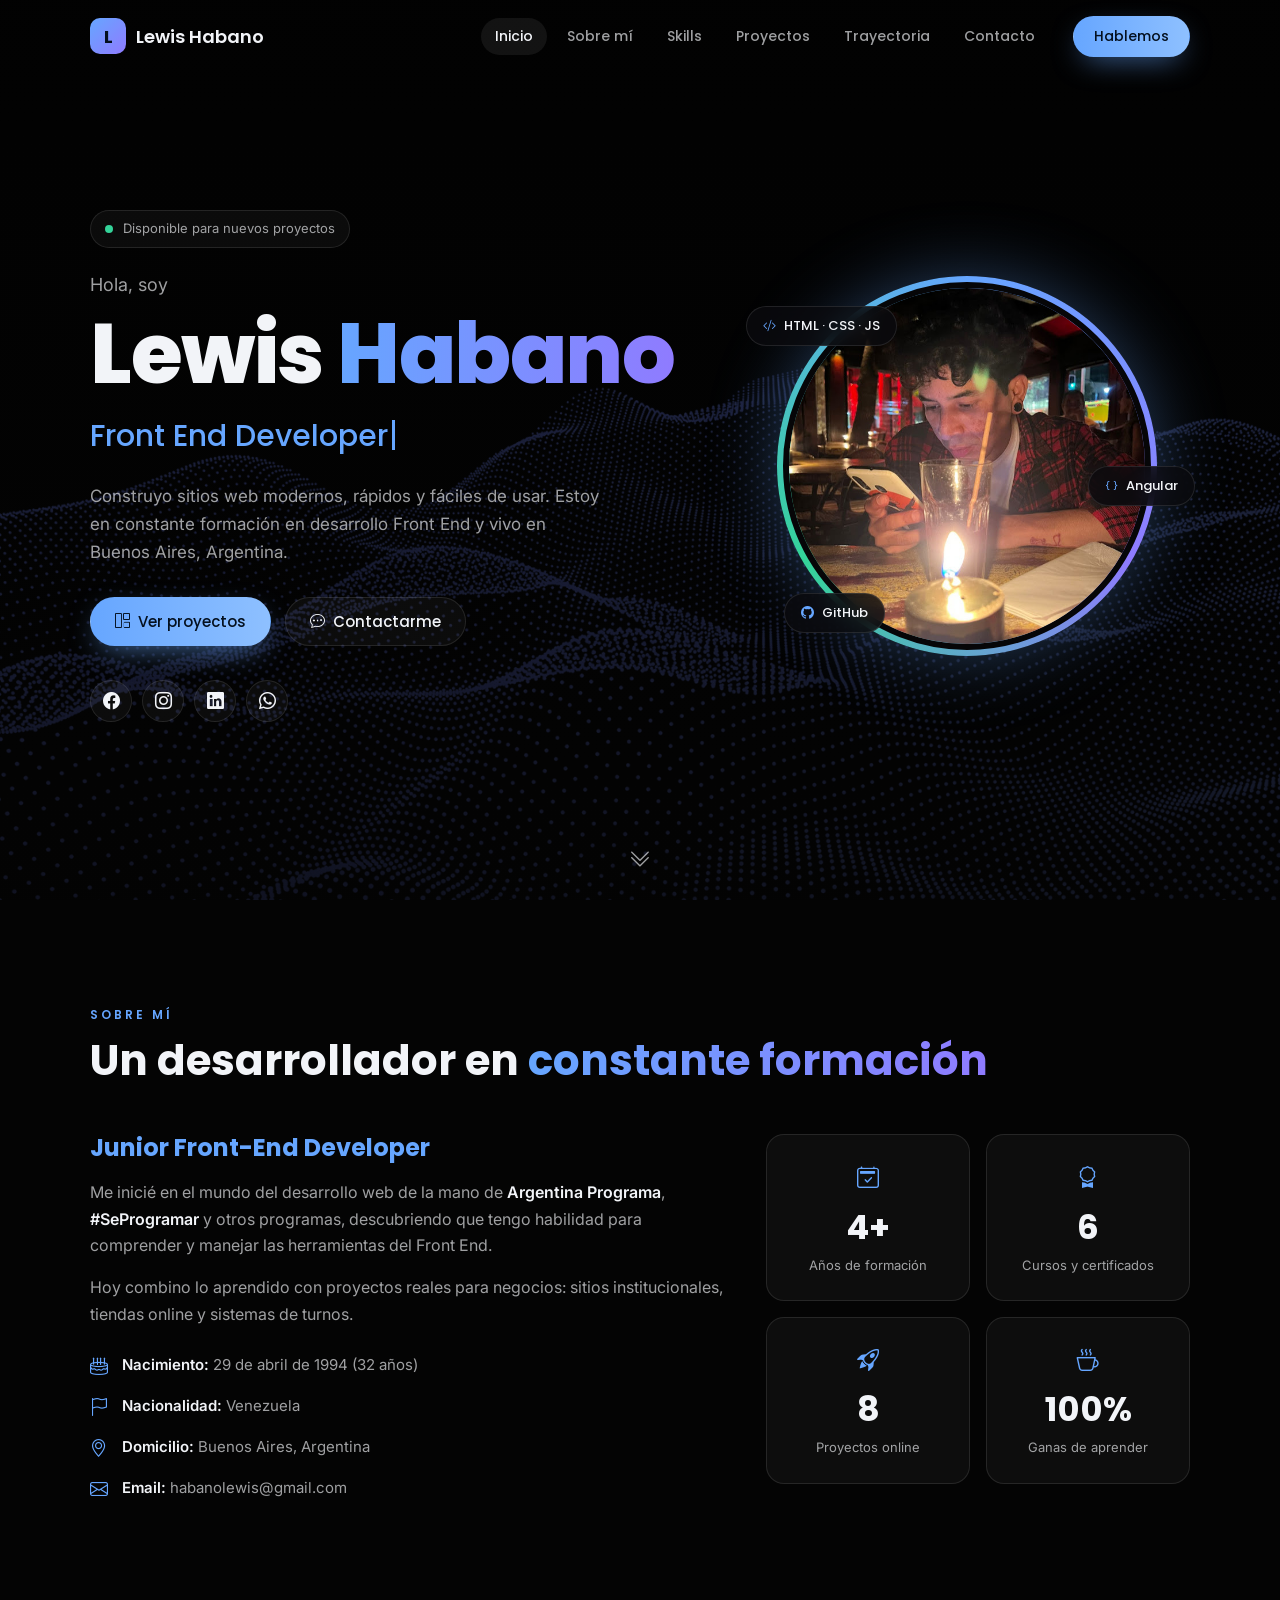
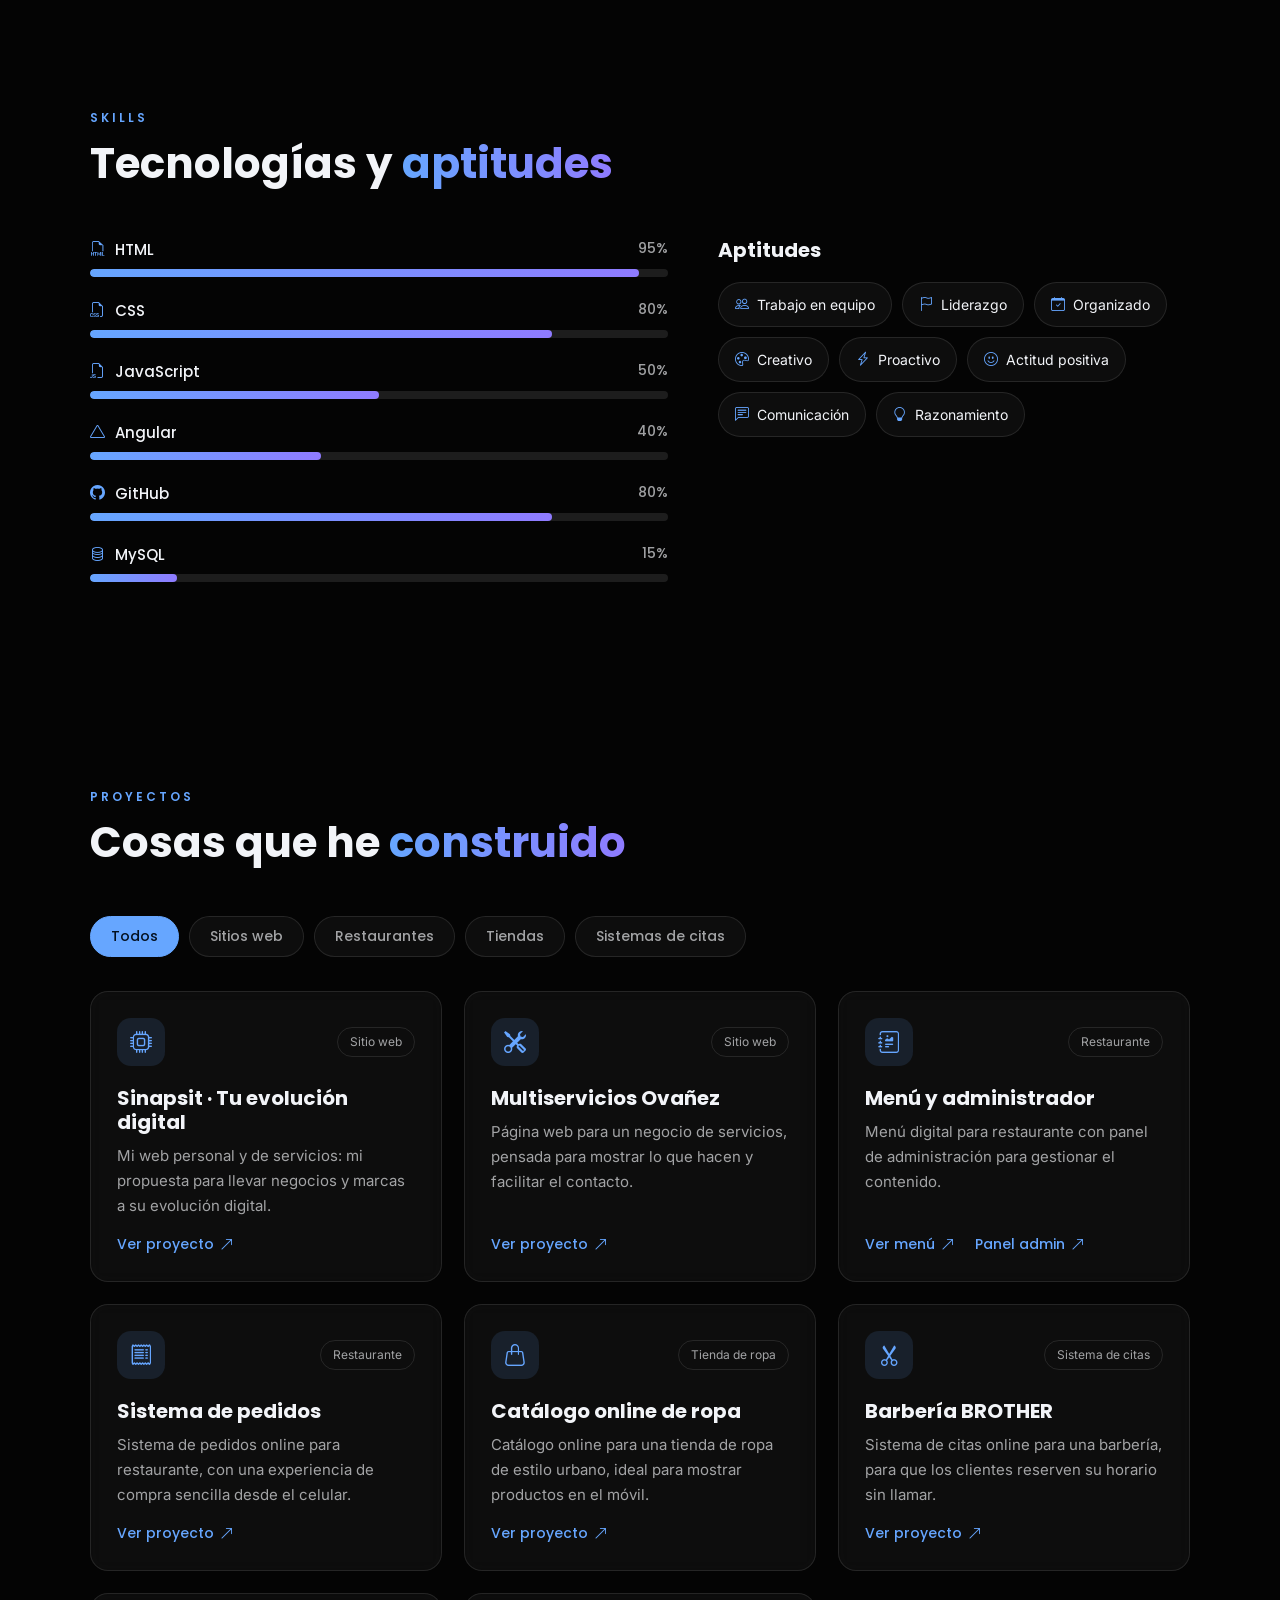
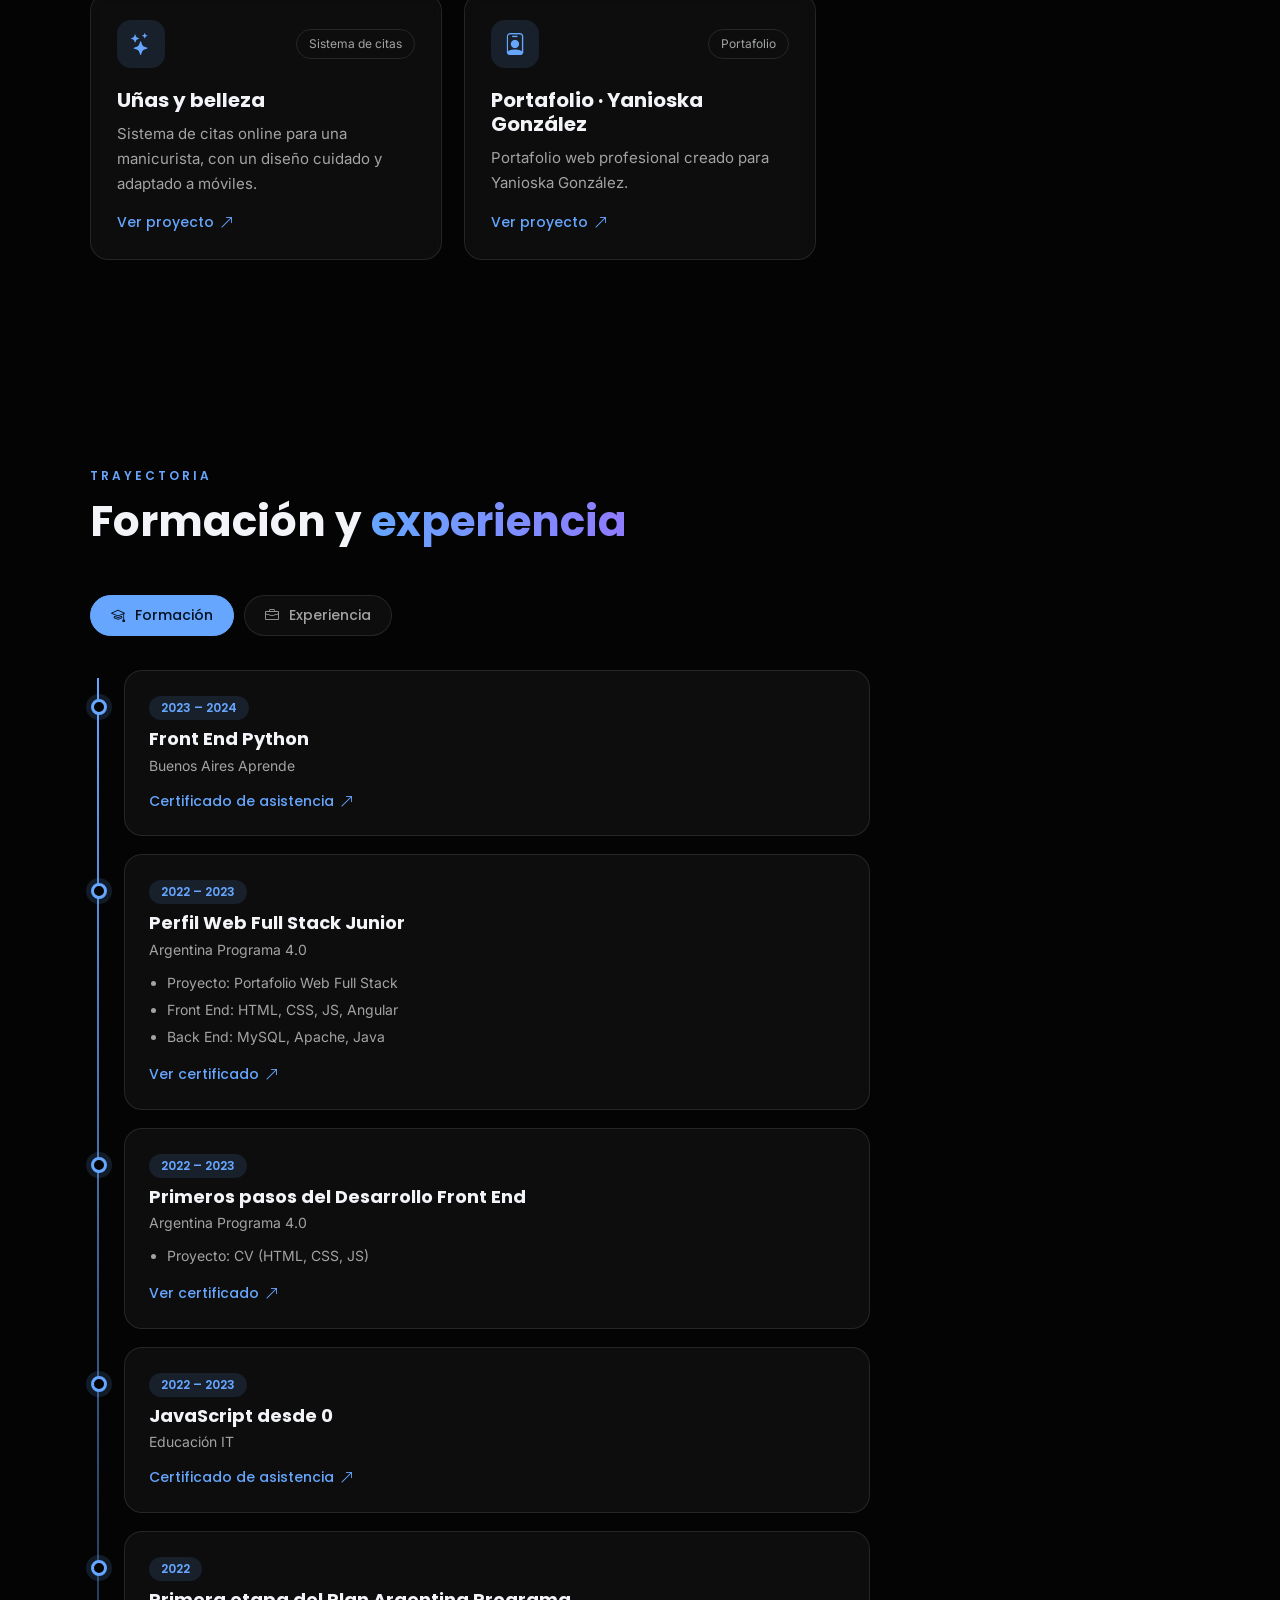
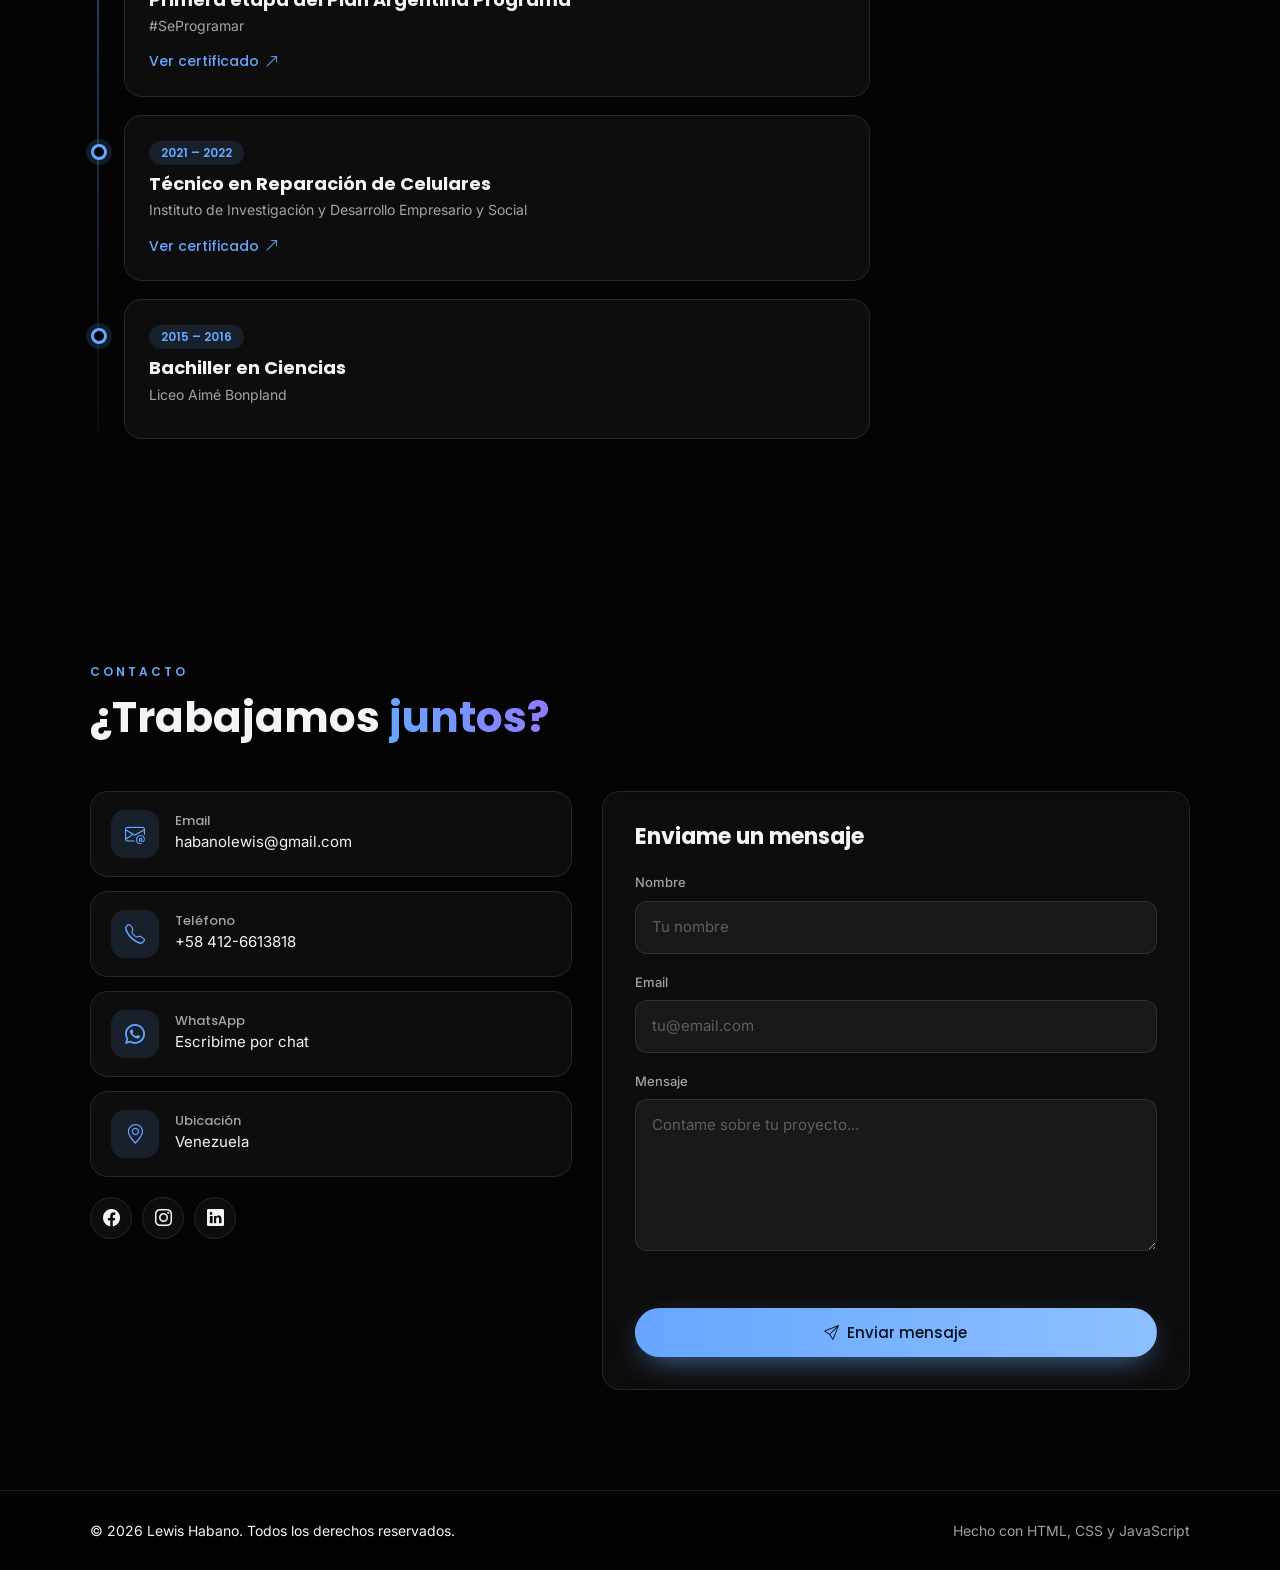
==== commit 7abd0fb3: "FFFF" ====
--- a/index.html
+++ b/index.html
@@ -3,13 +3,13 @@
 
 <head>
   <meta charset="utf-8">
-  <meta name="viewport" content="width=device-width, initial-scale=1.0">
+  <meta name="viewport" content="width=device-width, initial-scale=1.0, maximum-scale=1.0, user-scalable=no">
 
   <title>Lewis Habano | Front End Developer</title>
   <meta name="description" content="Portafolio de Lewis Habano, Junior Front End Developer en Buenos Aires. Proyectos web, habilidades y contacto.">
   <meta name="keywords" content="Front End, Developer, HTML, CSS, JavaScript, Angular, Buenos Aires, portafolio">
-  <meta name="author" content="Lewis Habano">
-  <meta name="theme-color" content="#040404">
+  <meta name="author" content="Lewis Habano"> 
+  <meta name="theme-color" content="#040404"> 
 
   <!-- Open Graph -->
   <meta property="og:title" content="Lewis Habano | Front End Developer">
@@ -32,6 +32,10 @@
 </head>
 
 <body>
+
+  <!-- Contenedores independientes para fijar el fondo de forma estática en móviles y PC -->
+  <div class="bg-fixed-container" aria-hidden="true"></div>
+  <div class="bg-fixed-overlay" aria-hidden="true"></div>
 
   <div class="scroll-progress" id="scrollProgress" aria-hidden="true"></div>
   <div class="cursor-glow" id="cursorGlow" aria-hidden="true"></div>
@@ -461,4 +465,4 @@
   <script src="assets/js/main.js"></script>
 </body>
 
-</html>
+</html>
--- a/assets/css/style.css
+++ b/assets/css/style.css
@@ -1,6 +1,6 @@
 /* ==========================================================
    Portafolio — Lewis Habano
-   Tema oscuro moderno · conserva fondo y acento azul original
+   Versión corregida definitiva: Fondo 100% inmóvil y estático en móviles
    ========================================================== */
 
 :root {
@@ -21,35 +21,60 @@
 *, *::before, *::after { box-sizing: border-box; }
 
 html {
+  width: 100%;
+  height: 100%;
   scroll-behavior: smooth;
   scroll-padding-top: calc(var(--header-h) + 10px);
   -webkit-text-size-adjust: 100%;
+  overflow-x: hidden !important;
 }
 
 body {
   margin: 0;
+  width: 100%;
+  min-height: 100vh;
   font-family: "Inter", system-ui, -apple-system, "Segoe UI", sans-serif;
   font-size: 16px;
   line-height: 1.65;
   color: var(--text);
   background: var(--bg);
-  overflow-x: hidden;
-}
-
-/* Fondo original, fijo, con velo para mejor lectura */
-body::before {
-  content: "";
+  overflow-x: hidden !important;
+  position: relative;
+}
+
+/* ==========================================================
+   CONTENEDOR DE FONDO ESTÁTICO E INMÓVIL EN MÓVILES
+   ========================================================== */
+.bg-fixed-container {
   position: fixed;
-  inset: 0;
+  top: 0;
+  left: 0;
+  width: 100%;
+  height: 100vh;
+  height: 100dvh; /* Adapta dinámicamente el alto en móviles sin tirones */
   z-index: -2;
-  background: #040404 url("../img/Fondo_Negro_5.png") top right / cover no-repeat;
-}
-body::after {
-  content: "";
+  background-color: #040404;
+  background-image: url("../img/Fondo_Negro_5.png");
+  background-repeat: no-repeat;
+  background-position: center center;
+  background-size: cover;
+  -webkit-background-size: cover;
+  pointer-events: none;
+  transform: translate3d(0, 0, 0); /* Aceleración por GPU */
+  will-change: transform;
+}
+
+.bg-fixed-overlay {
   position: fixed;
-  inset: 0;
+  top: 0;
+  left: 0;
+  width: 100%;
+  height: 100vh;
+  height: 100dvh;
   z-index: -1;
   background: linear-gradient(180deg, rgba(4, 4, 4, 0.45), rgba(4, 4, 4, 0.8));
+  pointer-events: none;
+  transform: translate3d(0, 0, 0);
 }
 
 img { max-width: 100%; height: auto; display: block; }
@@ -106,17 +131,18 @@
 
 /* ---------- Header ---------- */
 .site-header {
-  position: fixed; inset: 0 0 auto 0; z-index: 1000;
+  position: fixed; top: 0; left: 0; right: 0; z-index: 1000;
   height: var(--header-h);
+  width: 100%;
   transition: background 0.3s, backdrop-filter 0.3s, box-shadow 0.3s;
 }
 .site-header.scrolled {
-  background: rgba(6, 6, 8, 0.72);
+  background: rgba(6, 6, 8, 0.90);
   backdrop-filter: blur(14px);
   -webkit-backdrop-filter: blur(14px);
   box-shadow: 0 1px 0 var(--border);
 }
-.header-inner { height: 100%; display: flex; align-items: center; gap: 24px; }
+.header-inner { height: 100%; display: flex; align-items: center; gap: 24px; width: 100%; }
 
 .brand { display: flex; align-items: center; gap: 10px; color: var(--text); margin-right: auto; }
 .brand:hover { color: var(--text); }
@@ -148,7 +174,7 @@
 .menu-toggle.open span:nth-child(3) { transform: translateY(-7px) rotate(-45deg); }
 
 /* ---------- Secciones ---------- */
-.section { padding: 100px 0; position: relative; z-index: 1; }
+.section { padding: 100px 0; position: relative; z-index: 1; width: 100%; }
 
 .section-title { margin-bottom: 48px; }
 .eyebrow {
@@ -164,6 +190,7 @@
   border-radius: var(--radius);
   backdrop-filter: blur(8px);
   -webkit-backdrop-filter: blur(8px);
+  width: 100%;
 }
 
 /* ---------- Hero ---------- */
@@ -172,8 +199,9 @@
   min-height: 100vh; min-height: 100svh;
   display: flex; align-items: center;
   padding: calc(var(--header-h) + 30px) 0 70px;
-}
-.hero-grid { display: grid; grid-template-columns: 1.15fr 0.85fr; gap: 50px; align-items: center; }
+  width: 100%;
+}
+.hero-grid { display: grid; grid-template-columns: 1.15fr 0.85fr; gap: 50px; align-items: center; width: 100%; }
 
 .badge-available {
   display: inline-flex; align-items: center; gap: 10px;
@@ -239,7 +267,7 @@
 @keyframes bounce { 50% { transform: translate(-50%, 8px); } }
 
 /* ---------- Sobre mí ---------- */
-.about-grid { display: grid; grid-template-columns: 1.2fr 0.8fr; gap: 40px; align-items: start; }
+.about-grid { display: grid; grid-template-columns: 1.2fr 0.8fr; gap: 40px; align-items: start; width: 100%; }
 .about-text h3 { font-size: 24px; color: var(--accent); margin-bottom: 16px; }
 .about-text p { color: var(--muted); }
 .about-text strong { color: var(--text); font-weight: 600; }
@@ -249,7 +277,7 @@
 .info-list i { color: var(--accent); font-size: 18px; line-height: 1.5; }
 .info-list strong { color: var(--text); font-weight: 600; }
 
-.stats { display: grid; grid-template-columns: 1fr 1fr; gap: 16px; }
+.stats { display: grid; grid-template-columns: 1fr 1fr; gap: 16px; width: 100%; }
 .stat {
   padding: 24px 18px; text-align: center;
   background: var(--surface); border: 1px solid var(--border); border-radius: var(--radius);
@@ -261,13 +289,13 @@
 .stat p { margin: 0; font-size: 13px; color: var(--muted); }
 
 /* ---------- Skills ---------- */
-.skills-grid { display: grid; grid-template-columns: 1.1fr 0.9fr; gap: 50px; align-items: start; }
-.skills-bars { display: grid; gap: 22px; }
+.skills-grid { display: grid; grid-template-columns: 1.1fr 0.9fr; gap: 50px; align-items: start; width: 100%; }
+.skills-bars { display: grid; gap: 22px; width: 100%; }
 .skill-head { display: flex; justify-content: space-between; margin-bottom: 8px; font: 500 15px "Poppins", sans-serif; }
 .skill-head span { display: flex; align-items: center; gap: 10px; }
 .skill-head i { color: var(--accent); }
 .skill-head em { font-style: normal; color: var(--muted); font-size: 14px; }
-.bar { height: 8px; background: rgba(255, 255, 255, 0.1); border-radius: 999px; overflow: hidden; }
+.bar { height: 8px; background: rgba(255, 255, 255, 0.1); border-radius: 999px; overflow: hidden; width: 100%; }
 .bar-fill {
   width: 0; height: 100%; border-radius: inherit;
   background: linear-gradient(90deg, var(--accent), var(--accent-2));
@@ -296,12 +324,13 @@
 .filter:hover, .tab:hover { color: var(--text); border-color: var(--accent); }
 .filter.active, .tab.active { color: #04101f; background: var(--accent); border-color: var(--accent); }
 
-.projects-grid { display: grid; grid-template-columns: repeat(3, 1fr); gap: 22px; }
+.projects-grid { display: grid; grid-template-columns: repeat(3, 1fr); gap: 22px; width: 100%; }
 .project {
   display: flex; flex-direction: column; padding: 26px;
   transition: transform 0.3s var(--ease), border-color 0.3s, box-shadow 0.3s, opacity 0.35s;
   transform-style: preserve-3d;
   will-change: transform;
+  width: 100%;
 }
 .project:hover { border-color: rgba(102, 166, 255, 0.6); box-shadow: 0 25px 50px -25px rgba(102, 166, 255, 0.4); }
 .project.hide { display: none; }
@@ -325,10 +354,10 @@
 /* ---------- Trayectoria ---------- */
 .tabs { display: flex; gap: 10px; margin-bottom: 34px; }
 .tab i { margin-right: 6px; }
-.tab-panel { display: none; }
+.tab-panel { display: none; width: 100%; }
 .tab-panel.active { display: block; animation: pop 0.5s var(--ease); }
 
-.timeline { position: relative; max-width: 780px; padding-left: 34px; }
+.timeline { position: relative; max-width: 780px; padding-left: 34px; width: 100%; }
 .timeline::before {
   content: ""; position: absolute; left: 7px; top: 8px; bottom: 8px; width: 2px;
   background: linear-gradient(var(--accent), rgba(102, 166, 255, 0.05));
@@ -337,6 +366,7 @@
   position: relative; margin-bottom: 18px; padding: 22px 24px;
   background: var(--surface); border: 1px solid var(--border); border-radius: var(--radius);
   transition: transform 0.3s var(--ease), border-color 0.3s;
+  width: 100%;
 }
 .t-item:hover { transform: translateX(6px); border-color: rgba(102, 166, 255, 0.5); }
 .t-item::before {
@@ -355,13 +385,14 @@
 .t-item li { margin-bottom: 4px; }
 
 /* ---------- Contacto ---------- */
-.contact-grid { display: grid; grid-template-columns: 0.9fr 1.1fr; gap: 30px; align-items: start; }
-.contact-info { display: grid; gap: 14px; }
+.contact-grid { display: grid; grid-template-columns: 0.9fr 1.1fr; gap: 30px; align-items: start; width: 100%; }
+.contact-info { display: grid; gap: 14px; width: 100%; }
 .info-box {
   display: flex; align-items: center; gap: 16px; padding: 18px 20px;
   color: var(--text);
   background: var(--surface); border: 1px solid var(--border); border-radius: var(--radius);
   transition: transform 0.3s var(--ease), border-color 0.3s, background 0.3s;
+  width: 100%;
 }
 .info-box:hover { color: var(--text); transform: translateX(6px); border-color: var(--accent); background: var(--surface-2); }
 .info-box > i {
@@ -372,9 +403,9 @@
 .info-box p { margin: 0; font-size: 15px; word-break: break-word; }
 .contact-info .social-links { margin-top: 6px; }
 
-.contact-form { padding: 32px; }
+.contact-form { padding: 32px; width: 100%; }
 .contact-form h3 { font-size: 22px; margin-bottom: 22px; }
-.field { margin-bottom: 18px; }
+.field { margin-bottom: 18px; width: 100%; }
 .field label { display: block; margin-bottom: 7px; font-size: 13px; font-weight: 500; color: var(--muted); }
 .field input, .field textarea {
   width: 100%; padding: 13px 16px;
@@ -391,8 +422,8 @@
 .form-status.err { color: #f87171; }
 
 /* ---------- Footer / volver arriba ---------- */
-.footer { position: relative; z-index: 1; padding: 28px 0; border-top: 1px solid var(--border); background: rgba(0, 0, 0, 0.5); font-size: 14px; }
-.footer-inner { display: flex; justify-content: space-between; flex-wrap: wrap; gap: 8px; }
+.footer { position: relative; z-index: 1; padding: 28px 0; border-top: 1px solid var(--border); background: rgba(0, 0, 0, 0.5); font-size: 14px; width: 100%; }
+.footer-inner { display: flex; justify-content: space-between; flex-wrap: wrap; gap: 8px; width: 100%; }
 .footer p { margin: 0; }
 
 .to-top {
@@ -417,14 +448,27 @@
   .menu-toggle { display: flex; }
 
   .navbar {
-    position: fixed; inset: 0; z-index: -1;
-    display: flex; align-items: center; justify-content: center;
-    background: rgba(4, 4, 6, 0.96);
-    backdrop-filter: blur(16px); -webkit-backdrop-filter: blur(16px);
-    opacity: 0; visibility: hidden; transition: opacity 0.3s, visibility 0.3s;
+    position: fixed; 
+    top: var(--header-h); 
+    left: 0; 
+    right: 0; 
+    bottom: 0;
+    z-index: 999;
+    display: flex; 
+    align-items: center; 
+    justify-content: center;
+    background: rgba(4, 4, 6, 0.98);
+    backdrop-filter: blur(16px); 
+    -webkit-backdrop-filter: blur(16px);
+    opacity: 0; 
+    visibility: hidden; 
+    transition: opacity 0.3s, visibility 0.3s;
+    width: 100vw;
+    height: calc(100vh - var(--header-h));
+    overflow-y: auto;
   }
   .navbar.open { opacity: 1; visibility: visible; }
-  .navbar ul { flex-direction: column; align-items: center; gap: 10px; }
+  .navbar ul { flex-direction: column; align-items: center; gap: 10px; width: 100%; }
   .nav-link { font-size: 22px; padding: 10px 24px; }
 
   .hero-grid { grid-template-columns: 1fr; text-align: center; gap: 40px; }
@@ -450,12 +494,10 @@
   .scroll-hint { display: none; }
 }
 
-/* Accesibilidad: respeta "reducir movimiento" */
 @media (prefers-reduced-motion: reduce) {
   *, *::before, *::after { animation: none !important; transition-duration: 0.01ms !important; scroll-behavior: auto !important; }
   .reveal { opacity: 1; transform: none; }
   .bar-fill { transition: none; }
 }
 
-/* Enlaces múltiples dentro de una tarjeta de proyecto */
-.project-links { display: flex; flex-wrap: wrap; gap: 8px 20px; }
+.project-links { display: flex; flex-wrap: wrap; gap: 8px 20px; }
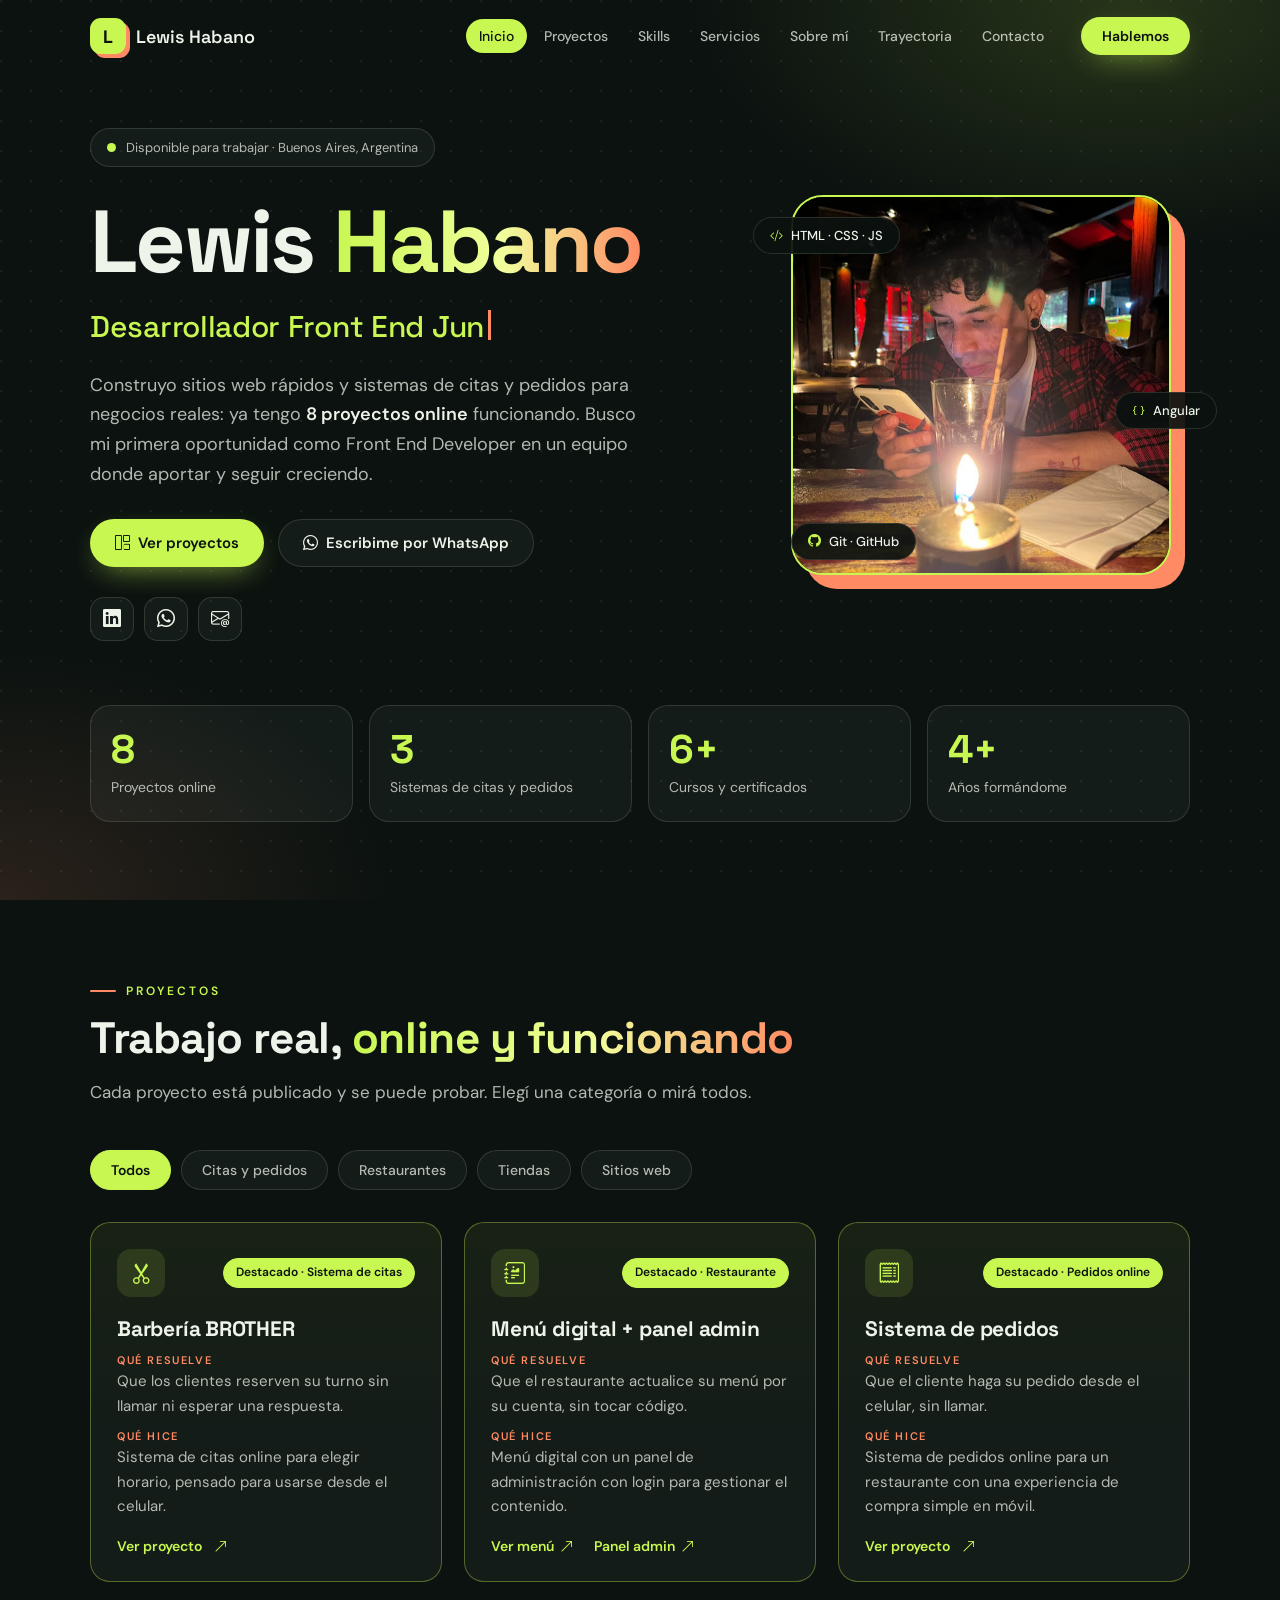
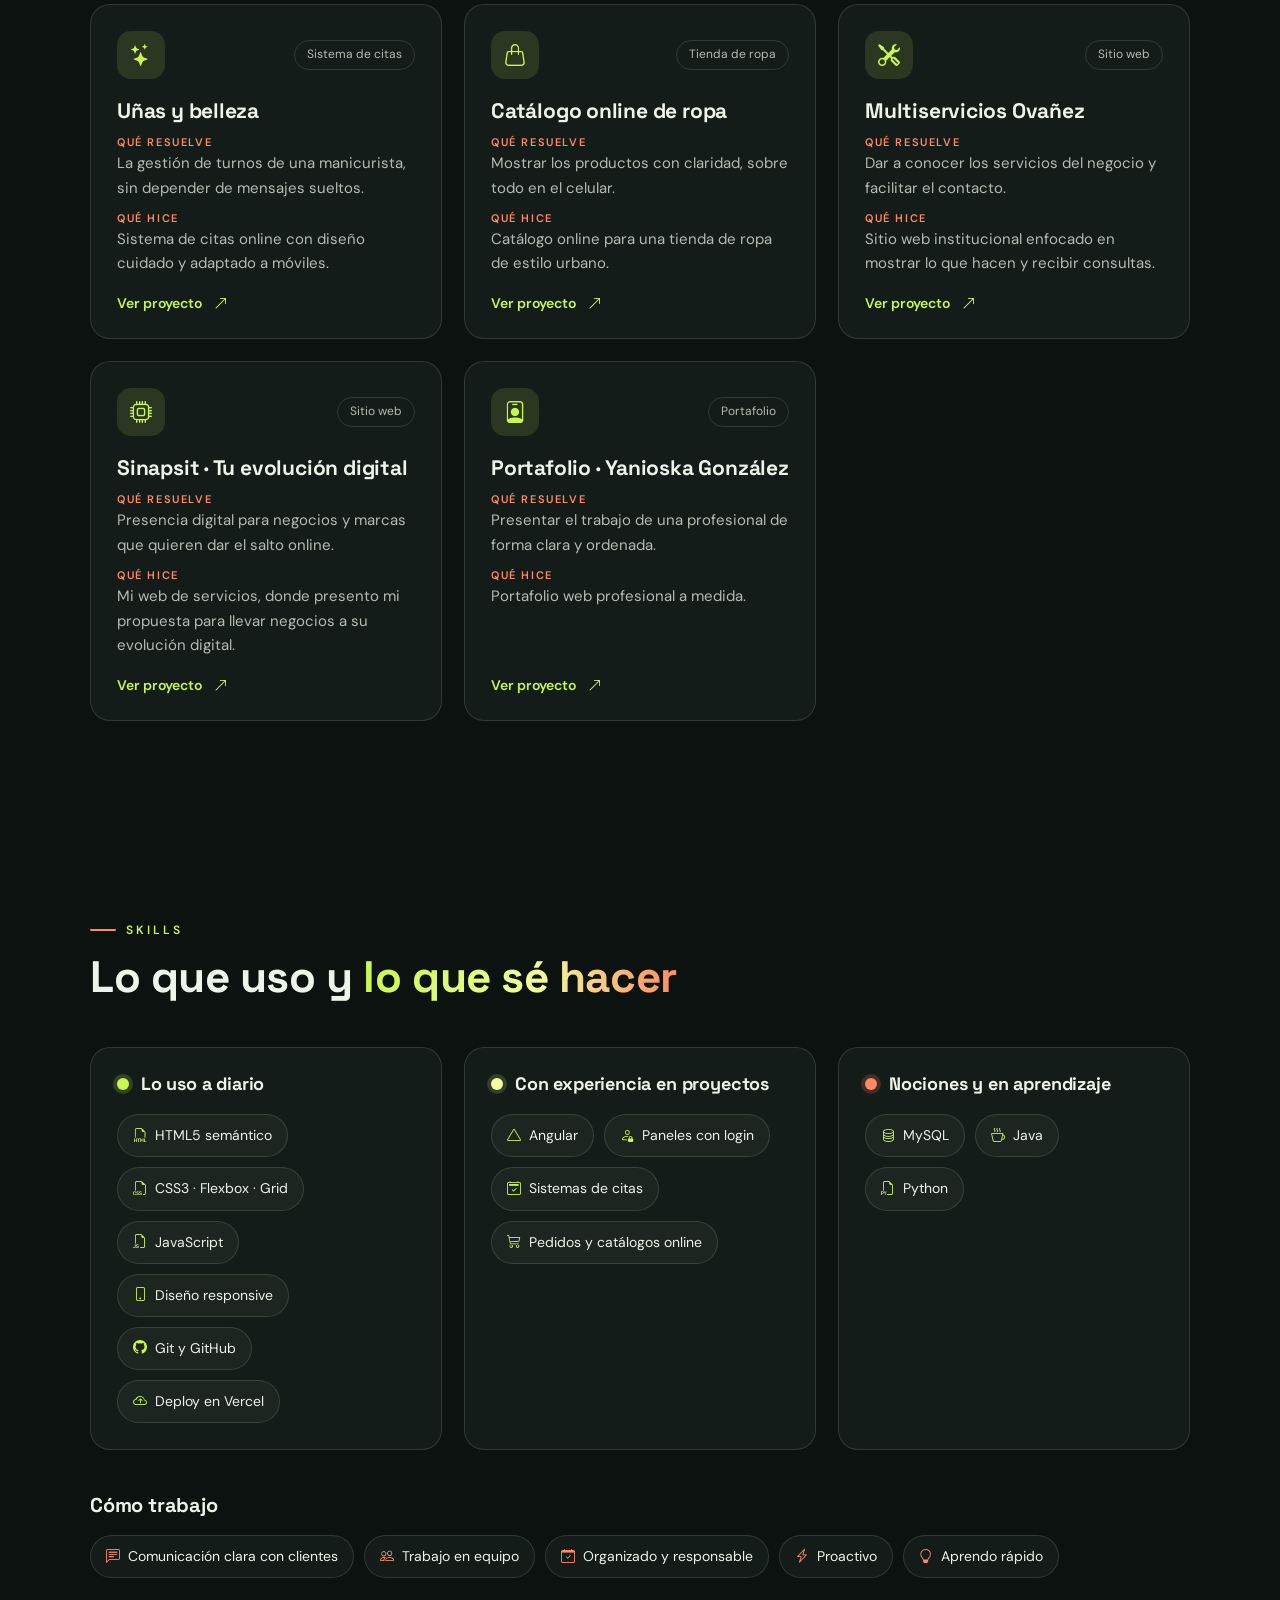
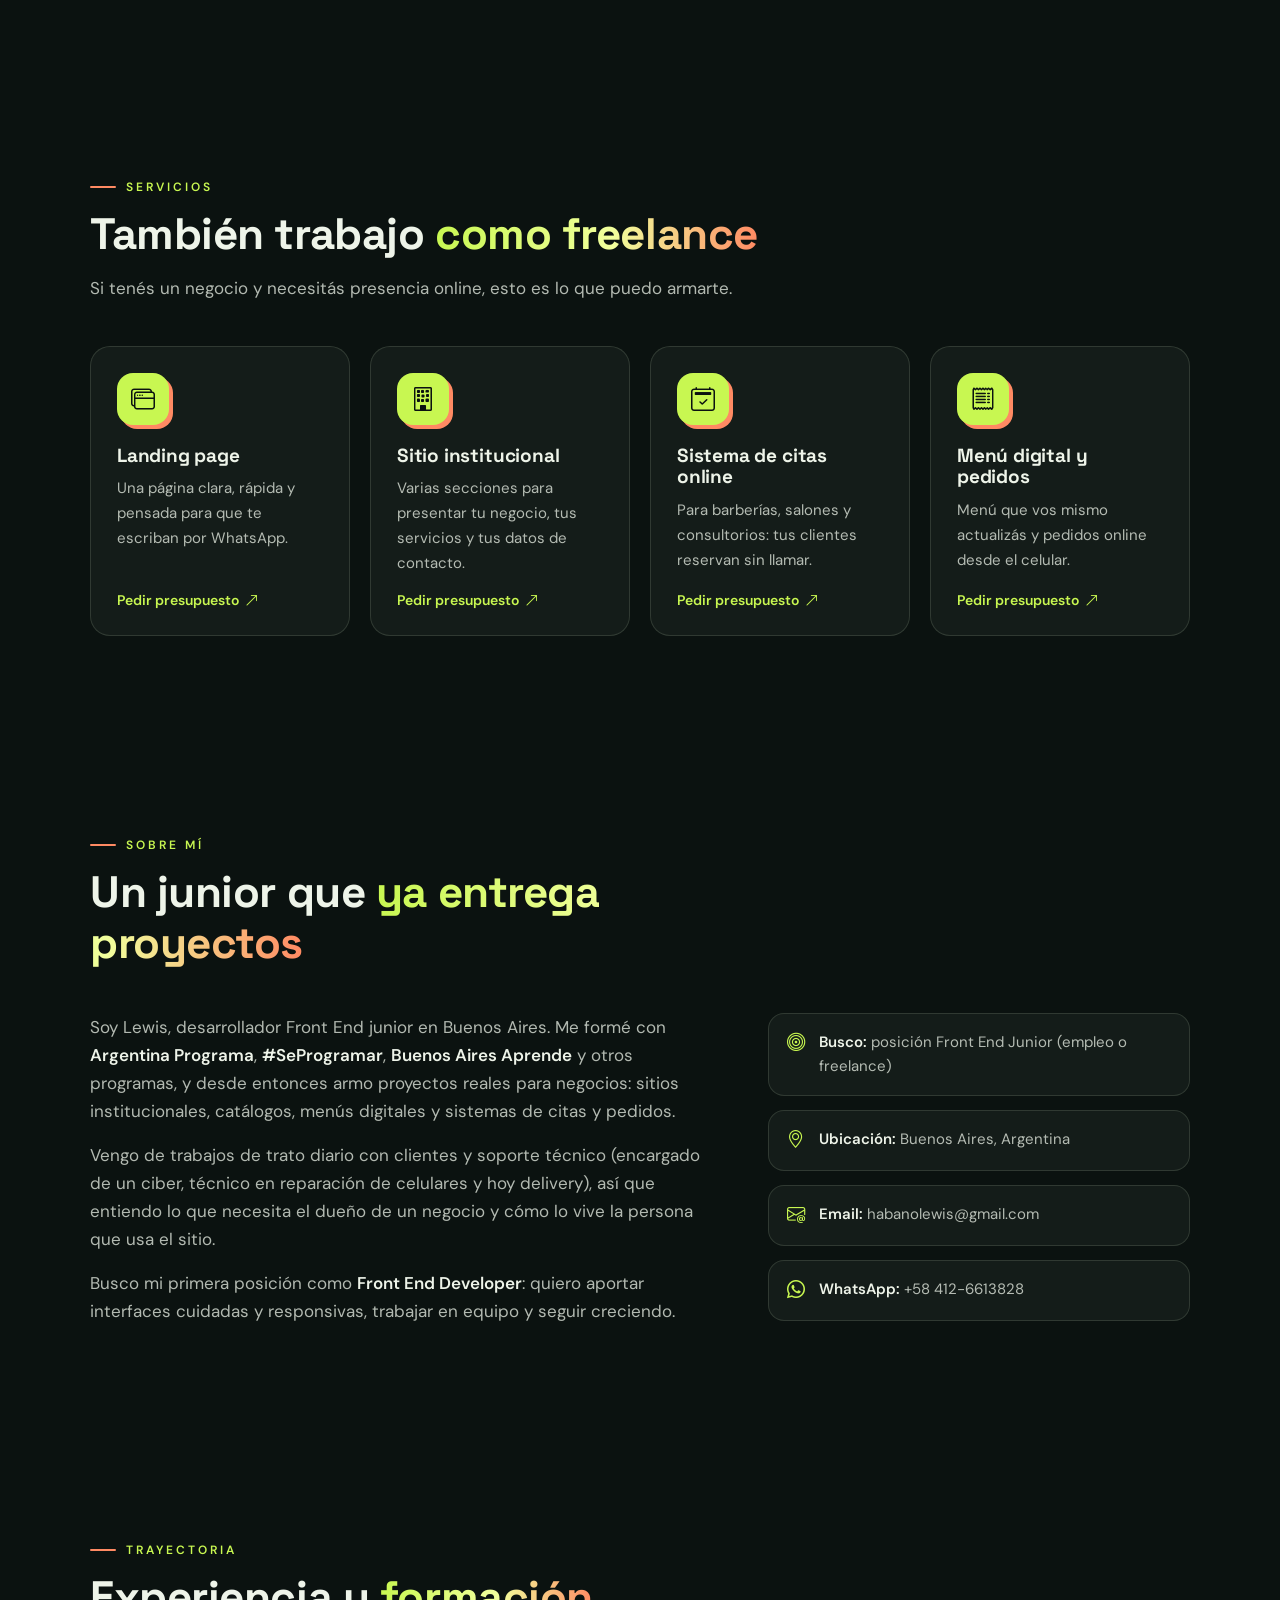
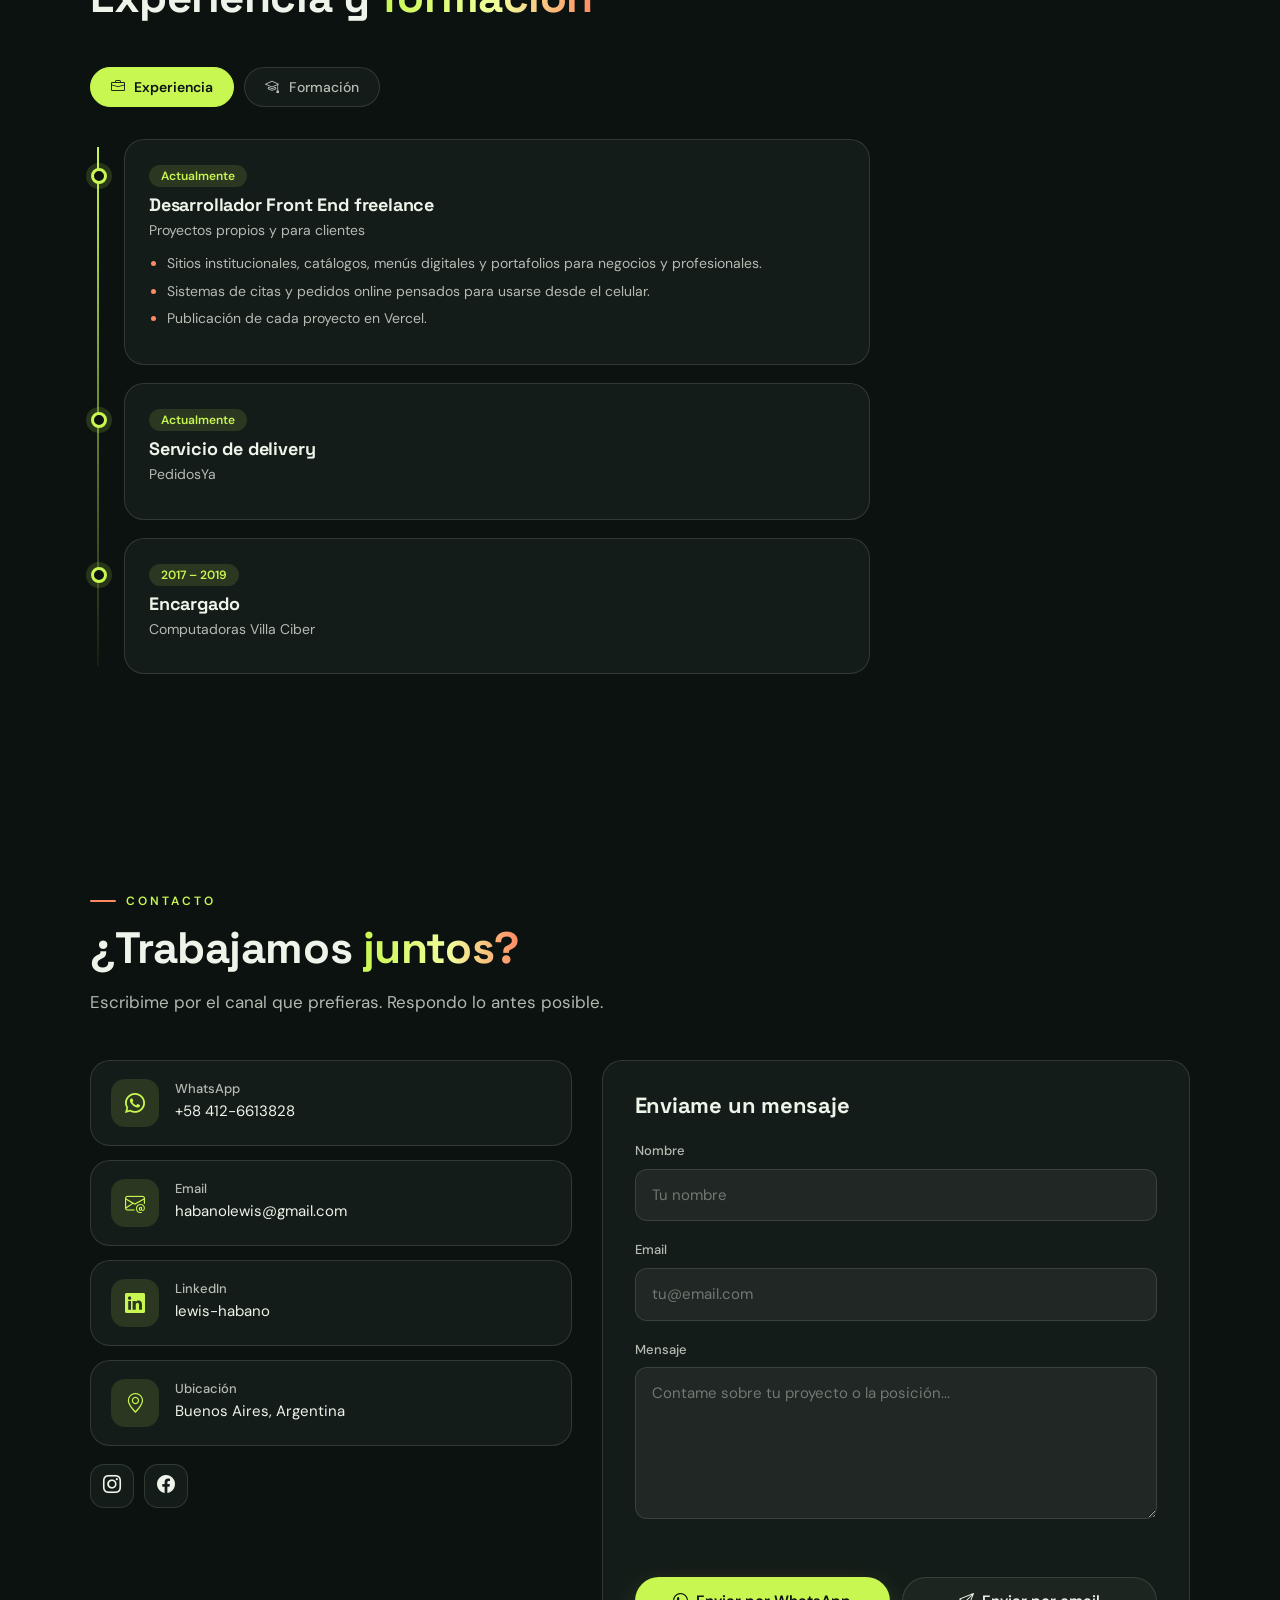
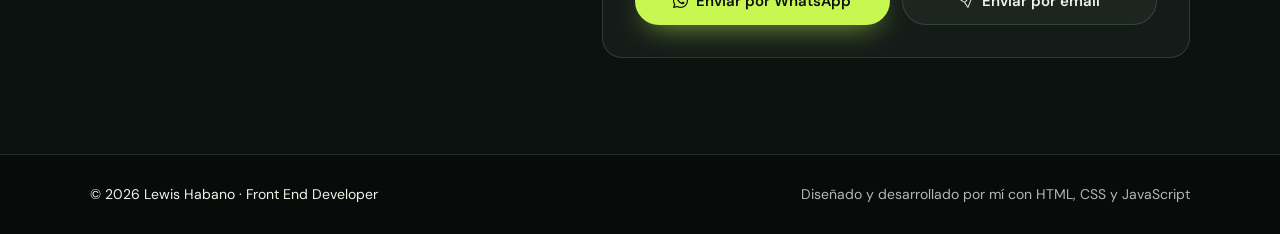
==== commit 03da57d7: "FDFFFFF" ====
--- a/index.html
+++ b/index.html
@@ -3,19 +3,40 @@
 
 <head>
   <meta charset="utf-8">
-  <meta name="viewport" content="width=device-width, initial-scale=1.0, maximum-scale=1.0, user-scalable=no">
-
-  <title>Lewis Habano | Front End Developer</title>
-  <meta name="description" content="Portafolio de Lewis Habano, Junior Front End Developer en Buenos Aires. Proyectos web, habilidades y contacto.">
-  <meta name="keywords" content="Front End, Developer, HTML, CSS, JavaScript, Angular, Buenos Aires, portafolio">
-  <meta name="author" content="Lewis Habano"> 
-  <meta name="theme-color" content="#040404"> 
-
-  <!-- Open Graph -->
-  <meta property="og:title" content="Lewis Habano | Front End Developer">
-  <meta property="og:description" content="Portafolio web: proyectos, habilidades y formación de un Junior Front End Developer.">
+  <!-- Viewport sin bloqueo de zoom: mejor accesibilidad y mejor puntaje en Lighthouse -->
+  <meta name="viewport" content="width=device-width, initial-scale=1">
+  <script>document.documentElement.classList.add("js");</script>
+
+  <title>Lewis Habano | Desarrollador Front End Junior en Buenos Aires</title>
+  <meta name="description" content="Lewis Habano, desarrollador Front End junior en Buenos Aires. HTML, CSS, JavaScript y Angular. 8 proyectos online: sistemas de citas, pedidos, menús digitales y sitios para negocios. Disponible para trabajar.">
+  <meta name="keywords" content="Front End Developer, desarrollador web, junior, HTML, CSS, JavaScript, Angular, Buenos Aires, portafolio, sistemas de citas, sitios web para negocios">
+  <meta name="author" content="Lewis Habano">
+  <meta name="theme-color" content="#0b1210">
+  <link rel="canonical" href="https://mi-portafolio-kohl.vercel.app/">
+
+  <!-- Open Graph / redes -->
+  <meta property="og:title" content="Lewis Habano | Desarrollador Front End Junior">
+  <meta property="og:description" content="Sitios web rápidos y sistemas de citas y pedidos para negocios reales. Mirá mis 8 proyectos online.">
   <meta property="og:type" content="website">
-  <meta property="og:image" content="assets/img/PERFIL.PNG">
+  <meta property="og:url" content="https://mi-portafolio-kohl.vercel.app/">
+  <meta property="og:locale" content="es_AR">
+  <meta property="og:image" content="https://mi-portafolio-kohl.vercel.app/assets/img/PERFIL.PNG">
+  <meta name="twitter:card" content="summary">
+
+  <!-- Datos estructurados: ayudan a Google a entender quién sos -->
+  <script type="application/ld+json">
+  {
+    "@context": "https://schema.org",
+    "@type": "Person",
+    "name": "Lewis Habano",
+    "jobTitle": "Front End Developer (Junior)",
+    "url": "https://mi-portafolio-kohl.vercel.app/",
+    "email": "mailto:habanolewis@gmail.com",
+    "address": { "@type": "PostalAddress", "addressLocality": "Buenos Aires", "addressCountry": "AR" },
+    "sameAs": ["https://www.linkedin.com/in/lewis-habano-377702239"],
+    "knowsAbout": ["HTML", "CSS", "JavaScript", "Angular", "Diseño web responsive"]
+  }
+  </script>
 
   <!-- Favicons -->
   <link href="assets/img/letra-l.png" rel="icon">
@@ -24,7 +45,7 @@
   <!-- Fuentes e íconos -->
   <link rel="preconnect" href="https://fonts.googleapis.com">
   <link rel="preconnect" href="https://fonts.gstatic.com" crossorigin>
-  <link href="https://fonts.googleapis.com/css2?family=Inter:wght@300;400;500;600&family=Poppins:wght@400;500;600;700;800&display=swap" rel="stylesheet">
+  <link href="https://fonts.googleapis.com/css2?family=DM+Sans:wght@400;500;600&family=Space+Grotesk:wght@500;600;700&display=swap" rel="stylesheet">
   <link href="https://cdn.jsdelivr.net/npm/bootstrap-icons@1.11.3/font/bootstrap-icons.min.css" rel="stylesheet">
 
   <!-- Estilos -->
@@ -33,17 +54,16 @@
 
 <body>
 
-  <!-- Contenedores independientes para fijar el fondo de forma estática en móviles y PC -->
-  <div class="bg-fixed-container" aria-hidden="true"></div>
-  <div class="bg-fixed-overlay" aria-hidden="true"></div>
-
+  <a class="skip-link" href="#main">Saltar al contenido</a>
+
+  <!-- Fondo hecho solo con CSS (ya no depende de una imagen pesada) -->
+  <div class="bg-layer" aria-hidden="true"></div>
   <div class="scroll-progress" id="scrollProgress" aria-hidden="true"></div>
-  <div class="cursor-glow" id="cursorGlow" aria-hidden="true"></div>
 
   <!-- ======= Header ======= -->
   <header id="header" class="site-header">
     <div class="wrap header-inner">
-      <a href="#inicio" class="brand" aria-label="Ir al inicio">
+      <a href="#inicio" class="brand" aria-label="Lewis Habano, ir al inicio">
         <span class="brand-mark">L</span>
         <span class="brand-name">Lewis Habano</span>
       </a>
@@ -51,9 +71,10 @@
       <nav id="navbar" class="navbar" aria-label="Navegación principal">
         <ul>
           <li><a class="nav-link active" href="#inicio">Inicio</a></li>
+          <li><a class="nav-link" href="#proyectos">Proyectos</a></li>
+          <li><a class="nav-link" href="#skills">Skills</a></li>
+          <li><a class="nav-link" href="#servicios">Servicios</a></li>
           <li><a class="nav-link" href="#about">Sobre mí</a></li>
-          <li><a class="nav-link" href="#skills">Skills</a></li>
-          <li><a class="nav-link" href="#proyectos">Proyectos</a></li>
           <li><a class="nav-link" href="#trayectoria">Trayectoria</a></li>
           <li><a class="nav-link" href="#contact">Contacto</a></li>
         </ul>
@@ -67,49 +88,242 @@
     </div>
   </header>
 
-  <main>
+  <main id="main">
 
     <!-- ======= Hero ======= -->
     <section id="inicio" class="hero">
-      <div class="wrap hero-grid">
-
-        <div class="hero-text reveal">
-          <span class="badge-available"><span class="dot"></span> Disponible para nuevos proyectos</span>
-          <p class="hero-hello">Hola, soy</p>
-          <h1>Lewis <span class="grad">Habano</span></h1>
-          <h2 class="hero-role">
-            <span id="typed" aria-live="polite"></span><span class="caret" aria-hidden="true"></span>
-          </h2>
-          <p class="hero-desc">
-            Construyo sitios web modernos, rápidos y fáciles de usar. Estoy en constante formación en
-            desarrollo Front End y vivo en Buenos Aires, Argentina.
-          </p>
-
-          <div class="hero-actions">
-            <a href="#proyectos" class="btn btn-primary"><i class="bi bi-grid-1x2"></i> Ver proyectos</a>
-            <a href="#contact" class="btn btn-ghost"><i class="bi bi-chat-dots"></i> Contactarme</a>
-          </div>
-
-          <div class="social-links">
-            <a href="https://www.facebook.com/lewis.habano" target="_blank" rel="noopener" aria-label="Facebook"><i class="bi bi-facebook"></i></a>
-            <a href="https://www.instagram.com/lewishabano/" target="_blank" rel="noopener" aria-label="Instagram"><i class="bi bi-instagram"></i></a>
-            <a href="https://www.linkedin.com/in/lewis-habano-377702239" target="_blank" rel="noopener" aria-label="LinkedIn"><i class="bi bi-linkedin"></i></a>
-            <a href="https://api.whatsapp.com/send?phone=584126613818&text=Hola%20Lewis%2C%20%C2%BFc%C3%B3mo%20est%C3%A1s%3F" target="_blank" rel="noopener" aria-label="WhatsApp"><i class="bi bi-whatsapp"></i></a>
-          </div>
-        </div>
-
-        <div class="hero-photo reveal" style="--d:.15s">
-          <div class="photo-ring">
-            <img src="assets/img/PERFIL.PNG" alt="Foto de perfil de Lewis Habano">
-          </div>
-          <div class="float-chip chip-1"><i class="bi bi-code-slash"></i> HTML · CSS · JS</div>
-          <div class="float-chip chip-2"><i class="bi bi-braces"></i> Angular</div>
-          <div class="float-chip chip-3"><i class="bi bi-github"></i> GitHub</div>
-        </div>
-
-      </div>
-
-      <a href="#about" class="scroll-hint" aria-label="Bajar a la siguiente sección"><i class="bi bi-chevron-double-down"></i></a>
+      <div class="wrap">
+        <div class="hero-grid">
+
+          <div class="hero-text reveal">
+            <span class="badge-available"><span class="dot"></span> Disponible para trabajar · Buenos Aires, Argentina</span>
+            <h1>Lewis <span class="grad">Habano</span></h1>
+            <h2 class="hero-role" aria-label="Desarrollador Front End Junior">
+              <span id="typed" aria-hidden="true">Desarrollador Front End Junior</span><span class="caret" aria-hidden="true"></span>
+            </h2>
+            <p class="hero-desc">
+              Construyo sitios web rápidos y sistemas de citas y pedidos para negocios reales:
+              ya tengo <strong>8 proyectos online</strong> funcionando. Busco mi primera oportunidad
+              como Front End Developer en un equipo donde aportar y seguir creciendo.
+            </p>
+
+            <div class="hero-actions">
+              <a href="#proyectos" class="btn btn-primary"><i class="bi bi-grid-1x2" aria-hidden="true"></i> Ver proyectos</a>
+              <a href="https://wa.me/584126613828?text=Hola%20Lewis%2C%20vi%20tu%20portafolio%20y%20quisiera%20hablar%20con%20vos."
+                 target="_blank" rel="noopener" class="btn btn-ghost"><i class="bi bi-whatsapp" aria-hidden="true"></i> Escribime por WhatsApp</a>
+            </div>
+
+            <div class="social-links">
+              <a href="https://www.linkedin.com/in/lewis-habano-377702239" target="_blank" rel="noopener" aria-label="LinkedIn de Lewis Habano"><i class="bi bi-linkedin" aria-hidden="true"></i></a>
+              <a href="https://wa.me/584126613828?text=Hola%20Lewis%2C%20vi%20tu%20portafolio%20y%20quisiera%20hablar%20con%20vos." target="_blank" rel="noopener" aria-label="WhatsApp"><i class="bi bi-whatsapp" aria-hidden="true"></i></a>
+              <a href="mailto:habanolewis@gmail.com" aria-label="Enviar un email"><i class="bi bi-envelope-at" aria-hidden="true"></i></a>
+            </div>
+          </div>
+
+          <div class="hero-photo reveal" style="--d:.15s">
+            <div class="photo-frame">
+              <img src="assets/img/PERFIL.PNG" alt="Retrato de Lewis Habano, desarrollador Front End" fetchpriority="high">
+            </div>
+            <div class="float-chip chip-1"><i class="bi bi-code-slash" aria-hidden="true"></i> HTML · CSS · JS</div>
+            <div class="float-chip chip-2"><i class="bi bi-braces" aria-hidden="true"></i> Angular</div>
+            <div class="float-chip chip-3"><i class="bi bi-github" aria-hidden="true"></i> Git · GitHub</div>
+          </div>
+
+        </div>
+
+        <ul class="hero-stats reveal" style="--d:.2s">
+          <li><span class="count" data-target="8">8</span><p>Proyectos online</p></li>
+          <li><span class="count" data-target="3">3</span><p>Sistemas de citas y pedidos</p></li>
+          <li><span class="count" data-target="6" data-suffix="+">6+</span><p>Cursos y certificados</p></li>
+          <li><span class="count" data-target="4" data-suffix="+">4+</span><p>Años formándome</p></li>
+        </ul>
+      </div>
+    </section>
+
+    <!-- ======= Proyectos ======= -->
+    <section id="proyectos" class="section">
+      <div class="wrap">
+        <div class="section-title reveal">
+          <span class="eyebrow">Proyectos</span>
+          <h2>Trabajo real, <span class="grad">online y funcionando</span></h2>
+          <p class="section-lead">Cada proyecto está publicado y se puede probar. Elegí una categoría o mirá todos.</p>
+        </div>
+
+        <div class="filters reveal" role="group" aria-label="Filtrar proyectos por categoría">
+          <button class="filter active" data-filter="all" aria-pressed="true">Todos</button>
+          <button class="filter" data-filter="citas" aria-pressed="false">Citas y pedidos</button>
+          <button class="filter" data-filter="restaurante" aria-pressed="false">Restaurantes</button>
+          <button class="filter" data-filter="tienda" aria-pressed="false">Tiendas</button>
+          <button class="filter" data-filter="web" aria-pressed="false">Sitios web</button>
+        </div>
+
+        <!-- TIP: en cada tarjeta podés sumar una línea con el stack real (ej. Angular, Firebase) y un link a su repositorio de GitHub. -->
+        <div class="projects-grid" id="projectsGrid">
+
+          <article class="card project featured" data-cat="citas">
+            <div class="project-top"><i class="bi bi-scissors" aria-hidden="true"></i><span class="tag hot">Destacado · Sistema de citas</span></div>
+            <h3>Barbería BROTHER</h3>
+            <p><span class="k">Qué resuelve</span> Que los clientes reserven su turno sin llamar ni esperar una respuesta.</p>
+            <p><span class="k">Qué hice</span> Sistema de citas online para elegir horario, pensado para usarse desde el celular.</p>
+            <div class="project-links"><a href="https://barberiabrotherbarbershop.vercel.app/" target="_blank" rel="noopener" class="link-arrow">Ver proyecto<span class="sr-only"> Barbería BROTHER</span> <i class="bi bi-arrow-up-right" aria-hidden="true"></i></a></div>
+          </article>
+
+          <article class="card project featured" data-cat="restaurante">
+            <div class="project-top"><i class="bi bi-journal-richtext" aria-hidden="true"></i><span class="tag hot">Destacado · Restaurante</span></div>
+            <h3>Menú digital + panel admin</h3>
+            <p><span class="k">Qué resuelve</span> Que el restaurante actualice su menú por su cuenta, sin tocar código.</p>
+            <p><span class="k">Qué hice</span> Menú digital con un panel de administración con login para gestionar el contenido.</p>
+            <div class="project-links">
+              <a href="https://tiendaonlinelewis.vercel.app/" target="_blank" rel="noopener" class="link-arrow">Ver menú <i class="bi bi-arrow-up-right" aria-hidden="true"></i></a>
+              <a href="https://tiendaonlinelewis.vercel.app/login.html" target="_blank" rel="noopener" class="link-arrow">Panel admin <i class="bi bi-arrow-up-right" aria-hidden="true"></i></a>
+            </div>
+          </article>
+
+          <article class="card project featured" data-cat="restaurante citas">
+            <div class="project-top"><i class="bi bi-receipt" aria-hidden="true"></i><span class="tag hot">Destacado · Pedidos online</span></div>
+            <h3>Sistema de pedidos</h3>
+            <p><span class="k">Qué resuelve</span> Que el cliente haga su pedido desde el celular, sin llamar.</p>
+            <p><span class="k">Qué hice</span> Sistema de pedidos online para un restaurante con una experiencia de compra simple en móvil.</p>
+            <div class="project-links"><a href="https://restaurante-online-yl.vercel.app/" target="_blank" rel="noopener" class="link-arrow">Ver proyecto<span class="sr-only"> Sistema de pedidos</span> <i class="bi bi-arrow-up-right" aria-hidden="true"></i></a></div>
+          </article>
+
+          <article class="card project" data-cat="citas">
+            <div class="project-top"><i class="bi bi-stars" aria-hidden="true"></i><span class="tag">Sistema de citas</span></div>
+            <h3>Uñas y belleza</h3>
+            <p><span class="k">Qué resuelve</span> La gestión de turnos de una manicurista, sin depender de mensajes sueltos.</p>
+            <p><span class="k">Qué hice</span> Sistema de citas online con diseño cuidado y adaptado a móviles.</p>
+            <div class="project-links"><a href="https://manicuristaestrella.vercel.app/" target="_blank" rel="noopener" class="link-arrow">Ver proyecto<span class="sr-only"> Uñas y belleza</span> <i class="bi bi-arrow-up-right" aria-hidden="true"></i></a></div>
+          </article>
+
+          <article class="card project" data-cat="tienda">
+            <div class="project-top"><i class="bi bi-handbag" aria-hidden="true"></i><span class="tag">Tienda de ropa</span></div>
+            <h3>Catálogo online de ropa</h3>
+            <p><span class="k">Qué resuelve</span> Mostrar los productos con claridad, sobre todo en el celular.</p>
+            <p><span class="k">Qué hice</span> Catálogo online para una tienda de ropa de estilo urbano.</p>
+            <div class="project-links"><a href="https://lewiskateropaestilourbano.vercel.app/" target="_blank" rel="noopener" class="link-arrow">Ver proyecto<span class="sr-only"> Catálogo online de ropa</span> <i class="bi bi-arrow-up-right" aria-hidden="true"></i></a></div>
+          </article>
+
+          <article class="card project" data-cat="web">
+            <div class="project-top"><i class="bi bi-tools" aria-hidden="true"></i><span class="tag">Sitio web</span></div>
+            <h3>Multiservicios Ovañez</h3>
+            <p><span class="k">Qué resuelve</span> Dar a conocer los servicios del negocio y facilitar el contacto.</p>
+            <p><span class="k">Qué hice</span> Sitio web institucional enfocado en mostrar lo que hacen y recibir consultas.</p>
+            <div class="project-links"><a href="https://multiservicios-ova-ez.vercel.app/" target="_blank" rel="noopener" class="link-arrow">Ver proyecto<span class="sr-only"> Multiservicios Ovañez</span> <i class="bi bi-arrow-up-right" aria-hidden="true"></i></a></div>
+          </article>
+
+          <article class="card project" data-cat="web">
+            <div class="project-top"><i class="bi bi-cpu" aria-hidden="true"></i><span class="tag">Sitio web</span></div>
+            <h3>Sinapsit · Tu evolución digital</h3>
+            <p><span class="k">Qué resuelve</span> Presencia digital para negocios y marcas que quieren dar el salto online.</p>
+            <p><span class="k">Qué hice</span> Mi web de servicios, donde presento mi propuesta para llevar negocios a su evolución digital.</p>
+            <div class="project-links"><a href="https://sinapsit-tuevolucion-digital.vercel.app/" target="_blank" rel="noopener" class="link-arrow">Ver proyecto<span class="sr-only"> Sinapsit</span> <i class="bi bi-arrow-up-right" aria-hidden="true"></i></a></div>
+          </article>
+
+          <article class="card project" data-cat="web">
+            <div class="project-top"><i class="bi bi-person-badge" aria-hidden="true"></i><span class="tag">Portafolio</span></div>
+            <h3>Portafolio · Yanioska González</h3>
+            <p><span class="k">Qué resuelve</span> Presentar el trabajo de una profesional de forma clara y ordenada.</p>
+            <p><span class="k">Qué hice</span> Portafolio web profesional a medida.</p>
+            <div class="project-links"><a href="https://portafolioyanioskagonzalez.vercel.app/" target="_blank" rel="noopener" class="link-arrow">Ver proyecto<span class="sr-only"> Portafolio de Yanioska González</span> <i class="bi bi-arrow-up-right" aria-hidden="true"></i></a></div>
+          </article>
+
+        </div>
+      </div>
+    </section>
+
+    <!-- ======= Skills ======= -->
+    <section id="skills" class="section">
+      <div class="wrap">
+        <div class="section-title reveal">
+          <span class="eyebrow">Skills</span>
+          <h2>Lo que uso y <span class="grad">lo que sé hacer</span></h2>
+        </div>
+
+        <div class="skills-grid">
+          <div class="card skill-card reveal">
+            <h3><span class="lvl lvl-1" aria-hidden="true"></span> Lo uso a diario</h3>
+            <ul class="pills">
+              <li><i class="bi bi-filetype-html" aria-hidden="true"></i> HTML5 semántico</li>
+              <li><i class="bi bi-filetype-css" aria-hidden="true"></i> CSS3 · Flexbox · Grid</li>
+              <li><i class="bi bi-filetype-js" aria-hidden="true"></i> JavaScript</li>
+              <li><i class="bi bi-phone" aria-hidden="true"></i> Diseño responsive</li>
+              <li><i class="bi bi-github" aria-hidden="true"></i> Git y GitHub</li>
+              <li><i class="bi bi-cloud-arrow-up" aria-hidden="true"></i> Deploy en Vercel</li>
+            </ul>
+          </div>
+
+          <div class="card skill-card reveal" style="--d:.08s">
+            <h3><span class="lvl lvl-2" aria-hidden="true"></span> Con experiencia en proyectos</h3>
+            <ul class="pills">
+              <li><i class="bi bi-triangle" aria-hidden="true"></i> Angular</li>
+              <li><i class="bi bi-person-lock" aria-hidden="true"></i> Paneles con login</li>
+              <li><i class="bi bi-calendar2-check" aria-hidden="true"></i> Sistemas de citas</li>
+              <li><i class="bi bi-cart3" aria-hidden="true"></i> Pedidos y catálogos online</li>
+            </ul>
+          </div>
+
+          <div class="card skill-card reveal" style="--d:.16s">
+            <h3><span class="lvl lvl-3" aria-hidden="true"></span> Nociones y en aprendizaje</h3>
+            <ul class="pills">
+              <li><i class="bi bi-database" aria-hidden="true"></i> MySQL</li>
+              <li><i class="bi bi-cup-hot" aria-hidden="true"></i> Java</li>
+              <li><i class="bi bi-filetype-py" aria-hidden="true"></i> Python</li>
+            </ul>
+          </div>
+        </div>
+
+        <div class="soft reveal">
+          <h3>Cómo trabajo</h3>
+          <ul class="pills pills-soft">
+            <li><i class="bi bi-chat-left-text" aria-hidden="true"></i> Comunicación clara con clientes</li>
+            <li><i class="bi bi-people" aria-hidden="true"></i> Trabajo en equipo</li>
+            <li><i class="bi bi-calendar-check" aria-hidden="true"></i> Organizado y responsable</li>
+            <li><i class="bi bi-lightning-charge" aria-hidden="true"></i> Proactivo</li>
+            <li><i class="bi bi-lightbulb" aria-hidden="true"></i> Aprendo rápido</li>
+          </ul>
+        </div>
+      </div>
+    </section>
+
+    <!-- ======= Servicios ======= -->
+    <section id="servicios" class="section">
+      <div class="wrap">
+        <div class="section-title reveal">
+          <span class="eyebrow">Servicios</span>
+          <h2>También trabajo <span class="grad">como freelance</span></h2>
+          <p class="section-lead">Si tenés un negocio y necesitás presencia online, esto es lo que puedo armarte.</p>
+        </div>
+
+        <div class="services-grid">
+          <article class="card service reveal">
+            <i class="bi bi-window-stack" aria-hidden="true"></i>
+            <h3>Landing page</h3>
+            <p>Una página clara, rápida y pensada para que te escriban por WhatsApp.</p>
+            <a class="link-arrow" href="https://wa.me/584126613828?text=Hola%20Lewis%2C%20me%20interesa%20una%20landing%20page%20para%20mi%20negocio." target="_blank" rel="noopener">Pedir presupuesto <i class="bi bi-arrow-up-right" aria-hidden="true"></i></a>
+          </article>
+
+          <article class="card service reveal" style="--d:.06s">
+            <i class="bi bi-building" aria-hidden="true"></i>
+            <h3>Sitio institucional</h3>
+            <p>Varias secciones para presentar tu negocio, tus servicios y tus datos de contacto.</p>
+            <a class="link-arrow" href="https://wa.me/584126613828?text=Hola%20Lewis%2C%20me%20interesa%20un%20sitio%20web%20para%20mi%20negocio." target="_blank" rel="noopener">Pedir presupuesto <i class="bi bi-arrow-up-right" aria-hidden="true"></i></a>
+          </article>
+
+          <article class="card service reveal" style="--d:.12s">
+            <i class="bi bi-calendar2-check" aria-hidden="true"></i>
+            <h3>Sistema de citas online</h3>
+            <p>Para barberías, salones y consultorios: tus clientes reservan sin llamar.</p>
+            <a class="link-arrow" href="https://wa.me/584126613828?text=Hola%20Lewis%2C%20me%20interesa%20un%20sistema%20de%20citas%20online." target="_blank" rel="noopener">Pedir presupuesto <i class="bi bi-arrow-up-right" aria-hidden="true"></i></a>
+          </article>
+
+          <article class="card service reveal" style="--d:.18s">
+            <i class="bi bi-receipt" aria-hidden="true"></i>
+            <h3>Menú digital y pedidos</h3>
+            <p>Menú que vos mismo actualizás y pedidos online desde el celular.</p>
+            <a class="link-arrow" href="https://wa.me/584126613828?text=Hola%20Lewis%2C%20me%20interesa%20un%20men%C3%BA%20digital%20con%20pedidos." target="_blank" rel="noopener">Pedir presupuesto <i class="bi bi-arrow-up-right" aria-hidden="true"></i></a>
+          </article>
+        </div>
+      </div>
     </section>
 
     <!-- ======= About ======= -->
@@ -117,185 +331,34 @@
       <div class="wrap">
         <div class="section-title reveal">
           <span class="eyebrow">Sobre mí</span>
-          <h2>Un desarrollador en <span class="grad">constante formación</span></h2>
+          <h2>Un junior que <span class="grad">ya entrega proyectos</span></h2>
         </div>
 
         <div class="about-grid">
           <div class="about-text reveal">
-            <h3>Junior Front-End Developer</h3>
             <p>
-              Me inicié en el mundo del desarrollo web de la mano de <strong>Argentina Programa</strong>,
-              <strong>#SeProgramar</strong> y otros programas, descubriendo que tengo habilidad para comprender
-              y manejar las herramientas del Front End.
+              Soy Lewis, desarrollador Front End junior en Buenos Aires. Me formé con
+              <strong>Argentina Programa</strong>, <strong>#SeProgramar</strong>, <strong>Buenos Aires Aprende</strong>
+              y otros programas, y desde entonces armo proyectos reales para negocios: sitios institucionales,
+              catálogos, menús digitales y sistemas de citas y pedidos.
             </p>
             <p>
-              Hoy combino lo aprendido con proyectos reales para negocios: sitios institucionales,
-              tiendas online y sistemas de turnos.
+              Vengo de trabajos de trato diario con clientes y soporte técnico (encargado de un ciber,
+              técnico en reparación de celulares y hoy delivery), así que entiendo lo que necesita el dueño
+              de un negocio y cómo lo vive la persona que usa el sitio.
             </p>
-
-            <ul class="info-list">
-              <li><i class="bi bi-cake2"></i><span><strong>Nacimiento:</strong> 29 de abril de 1994 (<span id="age">32</span> años)</span></li>
-              <li><i class="bi bi-flag"></i><span><strong>Nacionalidad:</strong> Venezuela</span></li>
-              <li><i class="bi bi-geo-alt"></i><span><strong>Domicilio:</strong> Buenos Aires, Argentina</span></li>
-              <li><i class="bi bi-envelope"></i><span><strong>Email:</strong> habanolewis@gmail.com</span></li>
-            </ul>
-          </div>
-
-          <div class="stats reveal" style="--d:.1s">
-            <div class="stat">
-              <i class="bi bi-calendar2-check"></i>
-              <span class="count" data-target="4" data-suffix="+">0</span>
-              <p>Años de formación</p>
-            </div>
-            <div class="stat">
-              <i class="bi bi-award"></i>
-              <span class="count" data-target="6">0</span>
-              <p>Cursos y certificados</p>
-            </div>
-            <div class="stat">
-              <i class="bi bi-rocket-takeoff"></i>
-              <span class="count" data-target="8">0</span>
-              <p>Proyectos online</p>
-            </div>
-            <div class="stat">
-              <i class="bi bi-cup-hot"></i>
-              <span class="count" data-target="100" data-suffix="%">0</span>
-              <p>Ganas de aprender</p>
-            </div>
-          </div>
-        </div>
-      </div>
-    </section>
-
-    <!-- ======= Skills ======= -->
-    <section id="skills" class="section">
-      <div class="wrap">
-        <div class="section-title reveal">
-          <span class="eyebrow">Skills</span>
-          <h2>Tecnologías y <span class="grad">aptitudes</span></h2>
-        </div>
-
-        <div class="skills-grid">
-          <div class="skills-bars">
-            <div class="skill reveal">
-              <div class="skill-head"><span><i class="bi bi-filetype-html"></i> HTML</span><em>95%</em></div>
-              <div class="bar"><div class="bar-fill" data-level="95"></div></div>
-            </div>
-            <div class="skill reveal">
-              <div class="skill-head"><span><i class="bi bi-filetype-css"></i> CSS</span><em>80%</em></div>
-              <div class="bar"><div class="bar-fill" data-level="80"></div></div>
-            </div>
-            <div class="skill reveal">
-              <div class="skill-head"><span><i class="bi bi-filetype-js"></i> JavaScript</span><em>50%</em></div>
-              <div class="bar"><div class="bar-fill" data-level="50"></div></div>
-            </div>
-            <div class="skill reveal">
-              <div class="skill-head"><span><i class="bi bi-triangle"></i> Angular</span><em>40%</em></div>
-              <div class="bar"><div class="bar-fill" data-level="40"></div></div>
-            </div>
-            <div class="skill reveal">
-              <div class="skill-head"><span><i class="bi bi-github"></i> GitHub</span><em>80%</em></div>
-              <div class="bar"><div class="bar-fill" data-level="80"></div></div>
-            </div>
-            <div class="skill reveal">
-              <div class="skill-head"><span><i class="bi bi-database"></i> MySQL</span><em>15%</em></div>
-              <div class="bar"><div class="bar-fill" data-level="15"></div></div>
-            </div>
-          </div>
-
-          <div class="soft reveal" style="--d:.1s">
-            <h3>Aptitudes</h3>
-            <div class="chips">
-              <span class="chip"><i class="bi bi-people"></i> Trabajo en equipo</span>
-              <span class="chip"><i class="bi bi-flag"></i> Liderazgo</span>
-              <span class="chip"><i class="bi bi-calendar-check"></i> Organizado</span>
-              <span class="chip"><i class="bi bi-palette"></i> Creativo</span>
-              <span class="chip"><i class="bi bi-lightning-charge"></i> Proactivo</span>
-              <span class="chip"><i class="bi bi-emoji-smile"></i> Actitud positiva</span>
-              <span class="chip"><i class="bi bi-chat-left-text"></i> Comunicación</span>
-              <span class="chip"><i class="bi bi-lightbulb"></i> Razonamiento</span>
-            </div>
-          </div>
-        </div>
-      </div>
-    </section>
-
-    <!-- ======= Proyectos ======= -->
-    <section id="proyectos" class="section">
-      <div class="wrap">
-        <div class="section-title reveal">
-          <span class="eyebrow">Proyectos</span>
-          <h2>Cosas que he <span class="grad">construido</span></h2>
-        </div>
-
-        <div class="filters reveal" role="tablist" aria-label="Filtrar proyectos">
-          <button class="filter active" data-filter="all">Todos</button>
-          <button class="filter" data-filter="web">Sitios web</button>
-          <button class="filter" data-filter="restaurante">Restaurantes</button>
-          <button class="filter" data-filter="tienda">Tiendas</button>
-          <button class="filter" data-filter="citas">Sistemas de citas</button>
-        </div>
-
-        <div class="projects-grid" id="projectsGrid">
-
-
-          <article class="card project" data-cat="web">
-            <div class="project-top"><i class="bi bi-cpu"></i><span class="tag">Sitio web</span></div>
-            <h3>Sinapsit · Tu evolución digital</h3>
-            <p>Mi web personal y de servicios: mi propuesta para llevar negocios y marcas a su evolución digital.</p>
-            <div class="project-links"><a href="https://sinapsit-tuevolucion-digital.vercel.app/" target="_blank" rel="noopener" class="link-arrow">Ver proyecto <i class="bi bi-arrow-up-right"></i></a></div>
-          </article>
-
-          <article class="card project" data-cat="web">
-            <div class="project-top"><i class="bi bi-tools"></i><span class="tag">Sitio web</span></div>
-            <h3>Multiservicios Ovañez</h3>
-            <p>Página web para un negocio de servicios, pensada para mostrar lo que hacen y facilitar el contacto.</p>
-            <div class="project-links"><a href="https://multiservicios-ova-ez.vercel.app/" target="_blank" rel="noopener" class="link-arrow">Ver proyecto <i class="bi bi-arrow-up-right"></i></a></div>
-          </article>
-
-          <article class="card project" data-cat="restaurante">
-            <div class="project-top"><i class="bi bi-journal-richtext"></i><span class="tag">Restaurante</span></div>
-            <h3>Menú y administrador</h3>
-            <p>Menú digital para restaurante con panel de administración para gestionar el contenido.</p>
-            <div class="project-links"><a href="https://tiendaonlinelewis.vercel.app/" target="_blank" rel="noopener" class="link-arrow">Ver menú <i class="bi bi-arrow-up-right"></i></a><a href="https://tiendaonlinelewis.vercel.app/login.html" target="_blank" rel="noopener" class="link-arrow">Panel admin <i class="bi bi-arrow-up-right"></i></a></div>
-          </article>
-
-          <article class="card project" data-cat="restaurante">
-            <div class="project-top"><i class="bi bi-receipt"></i><span class="tag">Restaurante</span></div>
-            <h3>Sistema de pedidos</h3>
-            <p>Sistema de pedidos online para restaurante, con una experiencia de compra sencilla desde el celular.</p>
-            <div class="project-links"><a href="https://restaurante-online-yl.vercel.app/" target="_blank" rel="noopener" class="link-arrow">Ver proyecto <i class="bi bi-arrow-up-right"></i></a></div>
-          </article>
-
-          <article class="card project" data-cat="tienda">
-            <div class="project-top"><i class="bi bi-handbag"></i><span class="tag">Tienda de ropa</span></div>
-            <h3>Catálogo online de ropa</h3>
-            <p>Catálogo online para una tienda de ropa de estilo urbano, ideal para mostrar productos en el móvil.</p>
-            <div class="project-links"><a href="https://lewiskateropaestilourbano.vercel.app/" target="_blank" rel="noopener" class="link-arrow">Ver proyecto <i class="bi bi-arrow-up-right"></i></a></div>
-          </article>
-
-          <article class="card project" data-cat="citas">
-            <div class="project-top"><i class="bi bi-scissors"></i><span class="tag">Sistema de citas</span></div>
-            <h3>Barbería BROTHER</h3>
-            <p>Sistema de citas online para una barbería, para que los clientes reserven su horario sin llamar.</p>
-            <div class="project-links"><a href="https://barberiabrotherbarbershop.vercel.app/" target="_blank" rel="noopener" class="link-arrow">Ver proyecto <i class="bi bi-arrow-up-right"></i></a></div>
-          </article>
-
-          <article class="card project" data-cat="citas">
-            <div class="project-top"><i class="bi bi-stars"></i><span class="tag">Sistema de citas</span></div>
-            <h3>Uñas y belleza</h3>
-            <p>Sistema de citas online para una manicurista, con un diseño cuidado y adaptado a móviles.</p>
-            <div class="project-links"><a href="https://manicuristaestrella.vercel.app/" target="_blank" rel="noopener" class="link-arrow">Ver proyecto <i class="bi bi-arrow-up-right"></i></a></div>
-          </article>
-
-          <article class="card project" data-cat="web">
-            <div class="project-top"><i class="bi bi-person-badge"></i><span class="tag">Portafolio</span></div>
-            <h3>Portafolio · Yanioska González</h3>
-            <p>Portafolio web profesional creado para Yanioska González.</p>
-            <div class="project-links"><a href="https://portafolioyanioskagonzalez.vercel.app/" target="_blank" rel="noopener" class="link-arrow">Ver proyecto <i class="bi bi-arrow-up-right"></i></a></div>
-          </article>
-
-
+            <p>
+              Busco mi primera posición como <strong>Front End Developer</strong>: quiero aportar interfaces
+              cuidadas y responsivas, trabajar en equipo y seguir creciendo.
+            </p>
+          </div>
+
+          <ul class="info-list reveal" style="--d:.1s">
+            <li><i class="bi bi-bullseye" aria-hidden="true"></i><span><strong>Busco:</strong> posición Front End Junior (empleo o freelance)</span></li>
+            <li><i class="bi bi-geo-alt" aria-hidden="true"></i><span><strong>Ubicación:</strong> Buenos Aires, Argentina</span></li>
+            <li><i class="bi bi-envelope-at" aria-hidden="true"></i><span><strong>Email:</strong> habanolewis@gmail.com</span></li>
+            <li><i class="bi bi-whatsapp" aria-hidden="true"></i><span><strong>WhatsApp:</strong> +58 412-6613828</span></li>
+          </ul>
         </div>
       </div>
     </section>
@@ -305,26 +368,52 @@
       <div class="wrap">
         <div class="section-title reveal">
           <span class="eyebrow">Trayectoria</span>
-          <h2>Formación y <span class="grad">experiencia</span></h2>
-        </div>
-
-        <div class="tabs reveal" role="tablist">
-          <button class="tab active" data-tab="formacion" role="tab" aria-selected="true"><i class="bi bi-mortarboard"></i> Formación</button>
-          <button class="tab" data-tab="experiencia" role="tab" aria-selected="false"><i class="bi bi-briefcase"></i> Experiencia</button>
+          <h2>Experiencia y <span class="grad">formación</span></h2>
+        </div>
+
+        <div class="tabs reveal" role="tablist" aria-label="Experiencia o formación">
+          <button class="tab active" id="tabbtn-experiencia" data-tab="experiencia" role="tab" aria-selected="true" aria-controls="tab-experiencia"><i class="bi bi-briefcase" aria-hidden="true"></i> Experiencia</button>
+          <button class="tab" id="tabbtn-formacion" data-tab="formacion" role="tab" aria-selected="false" aria-controls="tab-formacion" tabindex="-1"><i class="bi bi-mortarboard" aria-hidden="true"></i> Formación</button>
+        </div>
+
+        <!-- Experiencia -->
+        <div class="tab-panel active" id="tab-experiencia" role="tabpanel" aria-labelledby="tabbtn-experiencia">
+          <div class="timeline">
+            <div class="t-item">
+              <span class="t-date">Actualmente</span>
+              <h4>Desarrollador Front End freelance</h4>
+              <p class="t-org">Proyectos propios y para clientes</p>
+              <ul>
+                <li>Sitios institucionales, catálogos, menús digitales y portafolios para negocios y profesionales.</li>
+                <li>Sistemas de citas y pedidos online pensados para usarse desde el celular.</li>
+                <li>Publicación de cada proyecto en Vercel.</li>
+              </ul>
+            </div>
+            <div class="t-item">
+              <span class="t-date">Actualmente</span>
+              <h4>Servicio de delivery</h4>
+              <p class="t-org">PedidosYa</p>
+            </div>
+            <div class="t-item">
+              <span class="t-date">2017 – 2019</span>
+              <h4>Encargado</h4>
+              <p class="t-org">Computadoras Villa Ciber</p>
+            </div>
+          </div>
         </div>
 
         <!-- Formación -->
-        <div class="tab-panel active" id="tab-formacion">
+        <div class="tab-panel" id="tab-formacion" role="tabpanel" aria-labelledby="tabbtn-formacion" hidden>
           <div class="timeline">
 
-            <div class="t-item reveal">
+            <div class="t-item">
               <span class="t-date">2023 – 2024</span>
               <h4>Front End Python</h4>
               <p class="t-org">Buenos Aires Aprende</p>
-              <a class="link-arrow" href="https://drive.google.com/file/d/17as2-qM0kWx8i5BfHSvtpjqzDdLJUKqA/view?usp=sharing" target="_blank" rel="noopener">Certificado de asistencia <i class="bi bi-arrow-up-right"></i></a>
-            </div>
-
-            <div class="t-item reveal">
+              <a class="link-arrow" href="https://drive.google.com/file/d/17as2-qM0kWx8i5BfHSvtpjqzDdLJUKqA/view?usp=sharing" target="_blank" rel="noopener">Certificado de asistencia <i class="bi bi-arrow-up-right" aria-hidden="true"></i></a>
+            </div>
+
+            <div class="t-item">
               <span class="t-date">2022 – 2023</span>
               <h4>Perfil Web Full Stack Junior</h4>
               <p class="t-org">Argentina Programa 4.0</p>
@@ -333,41 +422,41 @@
                 <li>Front End: HTML, CSS, JS, Angular</li>
                 <li>Back End: MySQL, Apache, Java</li>
               </ul>
-              <a class="link-arrow" href="https://drive.google.com/file/d/1rVg6Ap0BTwlaawiFCQzznwk058b0-l4C/view?usp=sharing" target="_blank" rel="noopener">Ver certificado <i class="bi bi-arrow-up-right"></i></a>
-            </div>
-
-            <div class="t-item reveal">
+              <a class="link-arrow" href="https://drive.google.com/file/d/1rVg6Ap0BTwlaawiFCQzznwk058b0-l4C/view?usp=sharing" target="_blank" rel="noopener">Ver certificado <i class="bi bi-arrow-up-right" aria-hidden="true"></i></a>
+            </div>
+
+            <div class="t-item">
               <span class="t-date">2022 – 2023</span>
               <h4>Primeros pasos del Desarrollo Front End</h4>
               <p class="t-org">Argentina Programa 4.0</p>
               <ul>
                 <li>Proyecto: CV (HTML, CSS, JS)</li>
               </ul>
-              <a class="link-arrow" href="https://drive.google.com/file/d/1SW0rii6lMbcmuUAonAoMLyuNVWkDjXnk/view?usp=sharing" target="_blank" rel="noopener">Ver certificado <i class="bi bi-arrow-up-right"></i></a>
-            </div>
-
-            <div class="t-item reveal">
+              <a class="link-arrow" href="https://drive.google.com/file/d/1SW0rii6lMbcmuUAonAoMLyuNVWkDjXnk/view?usp=sharing" target="_blank" rel="noopener">Ver certificado <i class="bi bi-arrow-up-right" aria-hidden="true"></i></a>
+            </div>
+
+            <div class="t-item">
               <span class="t-date">2022 – 2023</span>
               <h4>JavaScript desde 0</h4>
               <p class="t-org">Educación IT</p>
-              <a class="link-arrow" href="https://drive.google.com/file/d/1VRG9s3bbCekZhndcI7haui48GEvfE5Lh/view?usp=sharing" target="_blank" rel="noopener">Certificado de asistencia <i class="bi bi-arrow-up-right"></i></a>
-            </div>
-
-            <div class="t-item reveal">
+              <a class="link-arrow" href="https://drive.google.com/file/d/1VRG9s3bbCekZhndcI7haui48GEvfE5Lh/view?usp=sharing" target="_blank" rel="noopener">Certificado de asistencia <i class="bi bi-arrow-up-right" aria-hidden="true"></i></a>
+            </div>
+
+            <div class="t-item">
               <span class="t-date">2022</span>
               <h4>Primera etapa del Plan Argentina Programa</h4>
               <p class="t-org">#SeProgramar</p>
-              <a class="link-arrow" href="https://drive.google.com/file/d/1zNKupKRDNCVyyF5Mv7-H7qVzkGOO1lGe/view?usp=sharing" target="_blank" rel="noopener">Ver certificado <i class="bi bi-arrow-up-right"></i></a>
-            </div>
-
-            <div class="t-item reveal">
+              <a class="link-arrow" href="https://drive.google.com/file/d/1zNKupKRDNCVyyF5Mv7-H7qVzkGOO1lGe/view?usp=sharing" target="_blank" rel="noopener">Ver certificado <i class="bi bi-arrow-up-right" aria-hidden="true"></i></a>
+            </div>
+
+            <div class="t-item">
               <span class="t-date">2021 – 2022</span>
               <h4>Técnico en Reparación de Celulares</h4>
               <p class="t-org">Instituto de Investigación y Desarrollo Empresario y Social</p>
-              <a class="link-arrow" href="https://drive.google.com/file/d/13NTasGqHN1XZ4F1Yj-0PthsH8KPX1wrH/view?usp=sharing" target="_blank" rel="noopener">Ver certificado <i class="bi bi-arrow-up-right"></i></a>
-            </div>
-
-            <div class="t-item reveal">
+              <a class="link-arrow" href="https://drive.google.com/file/d/13NTasGqHN1XZ4F1Yj-0PthsH8KPX1wrH/view?usp=sharing" target="_blank" rel="noopener">Ver certificado <i class="bi bi-arrow-up-right" aria-hidden="true"></i></a>
+            </div>
+
+            <div class="t-item">
               <span class="t-date">2015 – 2016</span>
               <h4>Bachiller en Ciencias</h4>
               <p class="t-org">Liceo Aimé Bonpland</p>
@@ -376,22 +465,6 @@
           </div>
         </div>
 
-        <!-- Experiencia -->
-        <div class="tab-panel" id="tab-experiencia">
-          <div class="timeline">
-            <div class="t-item">
-              <span class="t-date">Actualmente</span>
-              <h4>Servicio de Delivery</h4>
-              <p class="t-org">PedidosYa</p>
-            </div>
-            <div class="t-item">
-              <span class="t-date">2017 – 2019</span>
-              <h4>Encargado</h4>
-              <p class="t-org">Computadoras Villa Ciber</p>
-            </div>
-          </div>
-        </div>
-
       </div>
     </section>
 
@@ -401,31 +474,31 @@
         <div class="section-title reveal">
           <span class="eyebrow">Contacto</span>
           <h2>¿Trabajamos <span class="grad">juntos?</span></h2>
+          <p class="section-lead">Escribime por el canal que prefieras. Respondo lo antes posible.</p>
         </div>
 
         <div class="contact-grid">
 
           <div class="contact-info reveal">
+            <a class="info-box" href="https://wa.me/584126613828?text=Hola%20Lewis%2C%20vi%20tu%20portafolio%20y%20quisiera%20hablar%20con%20vos." target="_blank" rel="noopener">
+              <i class="bi bi-whatsapp" aria-hidden="true"></i>
+              <div><h3>WhatsApp</h3><p>+58 412-6613828</p></div>
+            </a>
             <a class="info-box" href="mailto:habanolewis@gmail.com">
-              <i class="bi bi-envelope-at"></i>
+              <i class="bi bi-envelope-at" aria-hidden="true"></i>
               <div><h3>Email</h3><p>habanolewis@gmail.com</p></div>
             </a>
-            <a class="info-box" href="tel:+584126613818">
-              <i class="bi bi-telephone"></i>
-              <div><h3>Teléfono</h3><p>+58 412-6613818</p></div>
+            <a class="info-box" href="https://www.linkedin.com/in/lewis-habano-377702239" target="_blank" rel="noopener">
+              <i class="bi bi-linkedin" aria-hidden="true"></i>
+              <div><h3>LinkedIn</h3><p>lewis-habano</p></div>
             </a>
-            <a class="info-box" href="https://api.whatsapp.com/send?phone=584126613818&text=Hola%20Lewis%2C%20%C2%BFc%C3%B3mo%20est%C3%A1s%3F" target="_blank" rel="noopener">
-              <i class="bi bi-whatsapp"></i>
-              <div><h3>WhatsApp</h3><p>Escribime por chat</p></div>
-            </a>
-            <a class="info-box" href="https://www.google.com/maps/search/?api=1&query=Venezuela" target="_blank" rel="noopener">
-              <i class="bi bi-geo-alt"></i>
-              <div><h3>Ubicación</h3><p>Venezuela</p></div>
+            <a class="info-box" href="https://www.google.com/maps/search/?api=1&amp;query=Buenos+Aires+Argentina" target="_blank" rel="noopener">
+              <i class="bi bi-geo-alt" aria-hidden="true"></i>
+              <div><h3>Ubicación</h3><p>Buenos Aires, Argentina</p></div>
             </a>
             <div class="social-links">
-              <a href="https://www.facebook.com/lewis.habano" target="_blank" rel="noopener" aria-label="Facebook"><i class="bi bi-facebook"></i></a>
-              <a href="https://www.instagram.com/lewishabano/" target="_blank" rel="noopener" aria-label="Instagram"><i class="bi bi-instagram"></i></a>
-              <a href="https://www.linkedin.com/in/lewis-habano-377702239" target="_blank" rel="noopener" aria-label="LinkedIn"><i class="bi bi-linkedin"></i></a>
+              <a href="https://www.instagram.com/lewishabano/" target="_blank" rel="noopener" aria-label="Instagram de Lewis Habano"><i class="bi bi-instagram" aria-hidden="true"></i></a>
+              <a href="https://www.facebook.com/lewis.habano" target="_blank" rel="noopener" aria-label="Facebook de Lewis Habano"><i class="bi bi-facebook" aria-hidden="true"></i></a>
             </div>
           </div>
 
@@ -433,18 +506,21 @@
             <h3>Enviame un mensaje</h3>
             <div class="field">
               <label for="cName">Nombre</label>
-              <input id="cName" name="name" type="text" placeholder="Tu nombre" required>
+              <input id="cName" name="name" type="text" placeholder="Tu nombre" autocomplete="name" required>
             </div>
             <div class="field">
               <label for="cEmail">Email</label>
-              <input id="cEmail" name="email" type="email" placeholder="tu@email.com" required>
+              <input id="cEmail" name="email" type="email" placeholder="tu@email.com" autocomplete="email" required>
             </div>
             <div class="field">
               <label for="cMsg">Mensaje</label>
-              <textarea id="cMsg" name="message" rows="5" placeholder="Contame sobre tu proyecto..." required></textarea>
-            </div>
-            <p class="form-status" id="formStatus" role="status"></p>
-            <button type="submit" class="btn btn-primary btn-block"><i class="bi bi-send"></i> Enviar mensaje</button>
+              <textarea id="cMsg" name="message" rows="5" placeholder="Contame sobre tu proyecto o la posición..." required></textarea>
+            </div>
+            <p class="form-status" id="formStatus" role="status" aria-live="polite"></p>
+            <div class="form-actions">
+              <button type="button" class="btn btn-primary" data-send="whatsapp"><i class="bi bi-whatsapp" aria-hidden="true"></i> Enviar por WhatsApp</button>
+              <button type="button" class="btn btn-ghost" data-send="email"><i class="bi bi-send" aria-hidden="true"></i> Enviar por email</button>
+            </div>
           </form>
 
         </div>
@@ -455,14 +531,14 @@
 
   <footer class="footer">
     <div class="wrap footer-inner">
-      <p>© <span id="year">2026</span> Lewis Habano. Todos los derechos reservados.</p>
-      <p class="muted">Hecho con HTML, CSS y JavaScript</p>
+      <p>© <span id="year">2026</span> Lewis Habano · Front End Developer</p>
+      <p class="muted">Diseñado y desarrollado por mí con HTML, CSS y JavaScript</p>
     </div>
   </footer>
 
-  <button class="to-top" id="toTop" aria-label="Volver arriba"><i class="bi bi-arrow-up"></i></button>
-
-  <script src="assets/js/main.js"></script>
+  <button class="to-top" id="toTop" aria-label="Volver arriba"><i class="bi bi-arrow-up" aria-hidden="true"></i></button>
+
+  <script src="assets/js/main.js" defer></script>
 </body>
 
-</html>+</html>
--- a/assets/css/style.css
+++ b/assets/css/style.css
@@ -1,170 +1,153 @@
 /* ==========================================================
    Portafolio — Lewis Habano
-   Versión corregida definitiva: Fondo 100% inmóvil y estático en móviles
+   Paleta: verde bosque oscuro + lima eléctrica + coral
+   Tipografías: Space Grotesk (títulos) y DM Sans (texto)
    ========================================================== */
 
 :root {
-  --bg: #040404;
-  --surface: rgba(255, 255, 255, 0.04);
-  --surface-2: rgba(255, 255, 255, 0.07);
-  --border: rgba(255, 255, 255, 0.1);
-  --text: #f2f4f8;
-  --muted: rgba(242, 244, 248, 0.65);
-  --accent: #66a6ff;
-  --accent-2: #8f7bff;
-  --radius: 18px;
+  --bg: #0b1210;
+  --bg-2: #101a16;
+  --surface: rgba(226, 255, 214, 0.045);
+  --surface-2: rgba(226, 255, 214, 0.085);
+  --border: rgba(226, 255, 214, 0.13);
+  --text: #eef4e9;
+  --muted: rgba(238, 244, 233, 0.74);
+  --accent: #c8f751;       /* lima */
+  --accent-ink: #0b1210;   /* texto sobre lima */
+  --accent-2: #ff8a63;     /* coral */
+  --accent-soft: rgba(200, 247, 81, 0.12);
+  --radius: 20px;
   --header-h: 72px;
-  --shadow: 0 20px 50px -20px rgba(0, 0, 0, 0.8);
+  --shadow: 0 24px 50px -24px rgba(0, 0, 0, 0.85);
   --ease: cubic-bezier(0.22, 1, 0.36, 1);
+  --font-head: "Space Grotesk", system-ui, sans-serif;
+  --font-body: "DM Sans", system-ui, -apple-system, "Segoe UI", sans-serif;
 }
 
 *, *::before, *::after { box-sizing: border-box; }
 
 html {
-  width: 100%;
-  height: 100%;
   scroll-behavior: smooth;
   scroll-padding-top: calc(var(--header-h) + 10px);
   -webkit-text-size-adjust: 100%;
-  overflow-x: hidden !important;
-}
+  background: var(--bg);
+  overflow-x: hidden;
+}
+html.menu-open { overflow: hidden; }
 
 body {
   margin: 0;
-  width: 100%;
   min-height: 100vh;
-  font-family: "Inter", system-ui, -apple-system, "Segoe UI", sans-serif;
+  font-family: var(--font-body);
   font-size: 16px;
   line-height: 1.65;
   color: var(--text);
-  background: var(--bg);
-  overflow-x: hidden !important;
-  position: relative;
-}
-
-/* ==========================================================
-   CONTENEDOR DE FONDO ESTÁTICO E INMÓVIL EN MÓVILES
-   ========================================================== */
-.bg-fixed-container {
-  position: fixed;
-  top: 0;
-  left: 0;
-  width: 100%;
-  height: 100vh;
-  height: 100dvh; /* Adapta dinámicamente el alto en móviles sin tirones */
-  z-index: -2;
-  background-color: #040404;
-  background-image: url("../img/Fondo_Negro_5.png");
-  background-repeat: no-repeat;
-  background-position: center center;
-  background-size: cover;
-  -webkit-background-size: cover;
-  pointer-events: none;
-  transform: translate3d(0, 0, 0); /* Aceleración por GPU */
-  will-change: transform;
-}
-
-.bg-fixed-overlay {
-  position: fixed;
-  top: 0;
-  left: 0;
-  width: 100%;
-  height: 100vh;
-  height: 100dvh;
-  z-index: -1;
-  background: linear-gradient(180deg, rgba(4, 4, 4, 0.45), rgba(4, 4, 4, 0.8));
-  pointer-events: none;
-  transform: translate3d(0, 0, 0);
+  background: transparent;
+  overflow-x: clip;
+}
+
+/* ---------- Fondo solo con CSS (fijo, liviano) ---------- */
+.bg-layer {
+  position: fixed; top: 0; left: 0; width: 100%;
+  height: 100vh; height: 100lvh;
+  z-index: -1; pointer-events: none;
+  background-color: var(--bg);
+  background-image:
+    radial-gradient(55% 45% at 88% 0%, rgba(200, 247, 81, 0.15), transparent 62%),
+    radial-gradient(50% 45% at 0% 100%, rgba(255, 138, 99, 0.13), transparent 62%),
+    radial-gradient(circle at 1px 1px, rgba(238, 244, 233, 0.07) 1px, transparent 1.6px);
+  background-size: auto, auto, 30px 30px;
+  transform: translateZ(0);
 }
 
 img { max-width: 100%; height: auto; display: block; }
 a { color: var(--accent); text-decoration: none; transition: color 0.25s; }
-a:hover { color: #9cc4ff; }
-h1, h2, h3, h4 { font-family: "Poppins", sans-serif; line-height: 1.2; margin: 0; }
+a:hover { color: #e3ff94; }
+h1, h2, h3, h4 { font-family: var(--font-head); line-height: 1.15; margin: 0; letter-spacing: -0.01em; }
 p { margin: 0 0 1rem; }
-ul { margin: 0; padding: 0; }
+ul { margin: 0; padding: 0; list-style: none; }
 
 .wrap { width: 100%; max-width: 1140px; margin: 0 auto; padding: 0 20px; }
 .muted { color: var(--muted); }
 
 .grad {
-  background: linear-gradient(90deg, var(--accent), var(--accent-2));
+  background: linear-gradient(90deg, var(--accent), #f1ff9c 55%, var(--accent-2));
   -webkit-background-clip: text;
   background-clip: text;
   color: transparent;
 }
 
-/* ---------- Barra de progreso y brillo del cursor ---------- */
+/* Accesibilidad */
+:focus-visible { outline: 3px solid var(--accent); outline-offset: 3px; border-radius: 6px; }
+.sr-only {
+  position: absolute; width: 1px; height: 1px; margin: -1px; padding: 0;
+  overflow: hidden; clip: rect(0, 0, 0, 0); white-space: nowrap; border: 0;
+}
+.skip-link {
+  position: fixed; top: 10px; left: 10px; z-index: 2000;
+  padding: 10px 16px; border-radius: 10px;
+  background: var(--accent); color: var(--accent-ink); font-weight: 600;
+  transform: translateY(-200%); transition: transform 0.2s;
+}
+.skip-link:focus { transform: none; color: var(--accent-ink); }
+
+/* ---------- Barra de progreso ---------- */
 .scroll-progress {
-  position: fixed; top: 0; left: 0; height: 3px; width: 0;
-  z-index: 1100;
+  position: fixed; top: 0; left: 0; height: 3px; width: 0; z-index: 1100;
   background: linear-gradient(90deg, var(--accent), var(--accent-2));
-}
-.cursor-glow {
-  position: fixed; top: 0; left: 0;
-  width: 420px; height: 420px; margin: -210px 0 0 -210px;
-  border-radius: 50%;
-  background: radial-gradient(circle, rgba(102, 166, 255, 0.12), transparent 65%);
-  pointer-events: none; z-index: 0;
-  opacity: 0; transition: opacity 0.4s;
-  will-change: transform;
 }
 
 /* ---------- Botones ---------- */
 .btn {
   display: inline-flex; align-items: center; justify-content: center; gap: 8px;
-  padding: 12px 24px;
-  font: 500 15px "Poppins", sans-serif;
+  padding: 13px 24px;
+  font: 600 15px var(--font-body);
   border-radius: 999px; border: 1px solid transparent;
-  cursor: pointer; transition: transform 0.25s var(--ease), box-shadow 0.25s, background 0.25s, border-color 0.25s;
+  cursor: pointer;
+  transition: transform 0.25s var(--ease), box-shadow 0.25s, background 0.25s, border-color 0.25s;
 }
 .btn-sm { padding: 9px 20px; font-size: 14px; }
-.btn-block { width: 100%; }
 .btn-primary {
-  color: #04101f;
-  background: linear-gradient(90deg, var(--accent), #8ec0ff);
-  box-shadow: 0 10px 30px -10px rgba(102, 166, 255, 0.7);
-}
-.btn-primary:hover { color: #04101f; transform: translateY(-2px); box-shadow: 0 14px 34px -10px rgba(102, 166, 255, 0.9); }
+  color: var(--accent-ink);
+  background: var(--accent);
+  box-shadow: 0 10px 30px -12px rgba(200, 247, 81, 0.75);
+}
+.btn-primary:hover { color: var(--accent-ink); transform: translateY(-2px); box-shadow: 0 14px 34px -10px rgba(200, 247, 81, 0.9); }
 .btn-ghost { color: var(--text); background: var(--surface); border-color: var(--border); }
 .btn-ghost:hover { color: var(--text); background: var(--surface-2); border-color: var(--accent); transform: translateY(-2px); }
 
 /* ---------- Header ---------- */
-.site-header {
-  position: fixed; top: 0; left: 0; right: 0; z-index: 1000;
-  height: var(--header-h);
-  width: 100%;
-  transition: background 0.3s, backdrop-filter 0.3s, box-shadow 0.3s;
-}
-.site-header.scrolled {
-  background: rgba(6, 6, 8, 0.90);
-  backdrop-filter: blur(14px);
-  -webkit-backdrop-filter: blur(14px);
+.site-header { position: fixed; top: 0; left: 0; right: 0; z-index: 1000; height: var(--header-h); width: 100%; }
+.site-header::before {
+  content: ""; position: absolute; inset: 0; z-index: -1;
+  background: rgba(11, 18, 16, 0.94);
   box-shadow: 0 1px 0 var(--border);
-}
-.header-inner { height: 100%; display: flex; align-items: center; gap: 24px; width: 100%; }
+  opacity: 0; transition: opacity 0.3s; pointer-events: none;
+}
+.site-header.scrolled::before { opacity: 1; }
+.header-inner { height: 100%; display: flex; align-items: center; gap: 24px; }
 
 .brand { display: flex; align-items: center; gap: 10px; color: var(--text); margin-right: auto; }
 .brand:hover { color: var(--text); }
 .brand-mark {
-  width: 36px; height: 36px; border-radius: 10px;
+  width: 36px; height: 36px; border-radius: 11px;
   display: grid; place-items: center;
-  font: 700 18px "Poppins", sans-serif; color: #04101f;
-  background: linear-gradient(135deg, var(--accent), var(--accent-2));
-}
-.brand-name { font: 600 18px "Poppins", sans-serif; }
-
-.navbar ul { display: flex; list-style: none; gap: 6px; }
+  font: 700 18px var(--font-head); color: var(--accent-ink);
+  background: var(--accent);
+  box-shadow: 4px 4px 0 var(--accent-2);
+}
+.brand-name { font: 600 18px var(--font-head); }
+
+.navbar ul { display: flex; gap: 4px; }
 .nav-link {
-  position: relative; display: block;
-  padding: 8px 14px; border-radius: 999px;
-  font: 500 14px "Poppins", sans-serif; color: var(--muted);
+  display: block; padding: 8px 13px; border-radius: 999px;
+  font: 500 14px var(--font-body); color: var(--muted);
 }
 .nav-link:hover { color: var(--text); background: var(--surface); }
-.nav-link.active { color: var(--text); background: var(--surface-2); }
+.nav-link.active { color: var(--accent-ink); background: var(--accent); }
 
 .menu-toggle {
-  display: none; width: 42px; height: 42px; padding: 0;
+  display: none; width: 44px; height: 44px; padding: 0;
   background: var(--surface); border: 1px solid var(--border); border-radius: 12px;
   cursor: pointer; flex-direction: column; align-items: center; justify-content: center; gap: 5px;
 }
@@ -174,238 +157,235 @@
 .menu-toggle.open span:nth-child(3) { transform: translateY(-7px) rotate(-45deg); }
 
 /* ---------- Secciones ---------- */
-.section { padding: 100px 0; position: relative; z-index: 1; width: 100%; }
-
-.section-title { margin-bottom: 48px; }
+.section { padding: 96px 0; position: relative; z-index: 1; }
+.section-title { margin-bottom: 44px; max-width: 720px; }
 .eyebrow {
-  display: inline-block; margin-bottom: 12px;
-  font: 600 12px "Poppins", sans-serif; letter-spacing: 3px; text-transform: uppercase;
-  color: var(--accent);
-}
-.section-title h2 { font-size: clamp(28px, 4.2vw, 42px); font-weight: 700; }
+  display: inline-flex; align-items: center; gap: 10px; margin-bottom: 14px;
+  font: 600 12px var(--font-body); letter-spacing: 3px; text-transform: uppercase; color: var(--accent);
+}
+.eyebrow::before { content: ""; width: 26px; height: 2px; background: var(--accent-2); border-radius: 2px; }
+.section-title h2 { font-size: clamp(28px, 4.4vw, 44px); font-weight: 700; }
+.section-lead { margin: 14px 0 0; color: var(--muted); font-size: 17px; }
 
 .card {
   background: var(--surface);
   border: 1px solid var(--border);
   border-radius: var(--radius);
-  backdrop-filter: blur(8px);
-  -webkit-backdrop-filter: blur(8px);
-  width: 100%;
 }
 
 /* ---------- Hero ---------- */
 .hero {
   position: relative; z-index: 1;
-  min-height: 100vh; min-height: 100svh;
-  display: flex; align-items: center;
-  padding: calc(var(--header-h) + 30px) 0 70px;
-  width: 100%;
-}
-.hero-grid { display: grid; grid-template-columns: 1.15fr 0.85fr; gap: 50px; align-items: center; width: 100%; }
+  padding: calc(var(--header-h) + 56px) 0 56px;
+}
+.hero-grid { display: grid; grid-template-columns: 1.2fr 0.8fr; gap: 56px; align-items: center; }
 
 .badge-available {
   display: inline-flex; align-items: center; gap: 10px;
-  padding: 7px 14px; margin-bottom: 22px;
+  padding: 8px 16px; margin-bottom: 24px;
   font-size: 13px; color: var(--muted);
   background: var(--surface); border: 1px solid var(--border); border-radius: 999px;
 }
-.dot { width: 8px; height: 8px; border-radius: 50%; background: #34d399; box-shadow: 0 0 0 0 rgba(52, 211, 153, 0.7); animation: pulse 2s infinite; }
-@keyframes pulse { 70% { box-shadow: 0 0 0 10px rgba(52, 211, 153, 0); } 100% { box-shadow: 0 0 0 0 rgba(52, 211, 153, 0); } }
-
-.hero-hello { font-size: 18px; color: var(--muted); margin-bottom: 4px; }
-.hero h1 { font-size: clamp(44px, 8vw, 84px); font-weight: 800; letter-spacing: -1.5px; }
-.hero-role { margin-top: 14px; font-size: clamp(20px, 3vw, 30px); font-weight: 500; min-height: 1.4em; color: var(--text); }
-.caret { display: inline-block; width: 3px; height: 1em; margin-left: 4px; vertical-align: -0.12em; background: var(--accent); animation: blink 1s steps(1) infinite; }
+.dot { width: 9px; height: 9px; border-radius: 50%; background: var(--accent); box-shadow: 0 0 0 0 rgba(200, 247, 81, 0.7); animation: pulse 2s infinite; flex: none; }
+@keyframes pulse { 70% { box-shadow: 0 0 0 10px rgba(200, 247, 81, 0); } 100% { box-shadow: 0 0 0 0 rgba(200, 247, 81, 0); } }
+
+.hero h1 { font-size: clamp(46px, 8.5vw, 88px); font-weight: 700; letter-spacing: -0.03em; }
+.hero-role { margin-top: 14px; font: 500 clamp(20px, 3vw, 30px) var(--font-head); min-height: 1.4em; }
+.caret { display: inline-block; width: 3px; height: 1em; margin-left: 4px; vertical-align: -0.12em; background: var(--accent-2); animation: blink 1s steps(1) infinite; }
 @keyframes blink { 50% { opacity: 0; } }
 #typed { color: var(--accent); }
-.hero-desc { max-width: 520px; margin: 22px 0 30px; color: var(--muted); font-size: 17px; }
-.hero-actions { display: flex; flex-wrap: wrap; gap: 14px; margin-bottom: 34px; }
+.hero-desc { max-width: 560px; margin: 22px 0 30px; color: var(--muted); font-size: 18px; }
+.hero-desc strong { color: var(--text); font-weight: 600; }
+.hero-actions { display: flex; flex-wrap: wrap; gap: 14px; margin-bottom: 30px; }
 
 .social-links { display: flex; gap: 10px; flex-wrap: wrap; }
 .social-links a {
-  width: 42px; height: 42px; display: grid; place-items: center;
-  font-size: 17px; color: var(--text);
-  background: var(--surface); border: 1px solid var(--border); border-radius: 50%;
+  width: 44px; height: 44px; display: grid; place-items: center;
+  font-size: 18px; color: var(--text);
+  background: var(--surface); border: 1px solid var(--border); border-radius: 14px;
   transition: transform 0.25s var(--ease), background 0.25s, color 0.25s, border-color 0.25s;
 }
-.social-links a:hover { background: var(--accent); border-color: var(--accent); color: #04101f; transform: translateY(-3px); }
-
-/* Foto de perfil */
+.social-links a:hover { background: var(--accent); border-color: var(--accent); color: var(--accent-ink); transform: translateY(-3px); }
+
+/* Foto de perfil: marco con sombra desplazada */
 .hero-photo { position: relative; justify-self: center; width: min(380px, 80vw); }
-.photo-ring {
-  position: relative; aspect-ratio: 1; border-radius: 50%;
-  padding: 6px;
-  background: conic-gradient(from 0deg, var(--accent), var(--accent-2), #34d399, var(--accent));
-  animation: spin 9s linear infinite;
-  box-shadow: 0 0 80px -10px rgba(102, 166, 255, 0.45);
-}
-.photo-ring img {
-  width: 100%; height: 100%; object-fit: cover; border-radius: 50%;
-  border: 6px solid #060608; background: #060608;
-  animation: spin 9s linear infinite reverse;
-}
-@keyframes spin { to { transform: rotate(360deg); } }
+.photo-frame {
+  position: relative; aspect-ratio: 1; border-radius: 32px;
+  border: 2px solid var(--accent);
+  box-shadow: 14px 14px 0 var(--accent-2);
+  overflow: hidden; background: var(--bg-2);
+}
+.photo-frame img { width: 100%; height: 100%; object-fit: cover; }
 
 .float-chip {
   position: absolute; display: flex; align-items: center; gap: 8px;
-  padding: 9px 16px; font: 500 13px "Poppins", sans-serif; white-space: nowrap;
-  background: rgba(10, 10, 14, 0.8); border: 1px solid var(--border); border-radius: 999px;
-  backdrop-filter: blur(10px); -webkit-backdrop-filter: blur(10px);
+  padding: 9px 16px; font: 500 13px var(--font-body); white-space: nowrap;
+  background: rgba(11, 18, 16, 0.92); border: 1px solid var(--border); border-radius: 999px;
   box-shadow: var(--shadow);
   animation: float 5s ease-in-out infinite;
 }
 .float-chip i { color: var(--accent); }
-.chip-1 { top: 8%; left: -8%; }
-.chip-2 { top: 50%; right: -10%; animation-delay: -1.5s; }
-.chip-3 { bottom: 6%; left: 2%; animation-delay: -3s; }
-@keyframes float { 50% { transform: translateY(-12px); } }
-
-.scroll-hint {
-  position: absolute; bottom: 22px; left: 50%; transform: translateX(-50%);
-  color: var(--muted); font-size: 22px; animation: bounce 2s infinite;
-}
-@keyframes bounce { 50% { transform: translate(-50%, 8px); } }
-
-/* ---------- Sobre mí ---------- */
-.about-grid { display: grid; grid-template-columns: 1.2fr 0.8fr; gap: 40px; align-items: start; width: 100%; }
-.about-text h3 { font-size: 24px; color: var(--accent); margin-bottom: 16px; }
-.about-text p { color: var(--muted); }
-.about-text strong { color: var(--text); font-weight: 600; }
-
-.info-list { list-style: none; display: grid; gap: 14px; margin-top: 26px; }
-.info-list li { display: flex; gap: 14px; align-items: flex-start; color: var(--muted); font-size: 15px; }
-.info-list i { color: var(--accent); font-size: 18px; line-height: 1.5; }
-.info-list strong { color: var(--text); font-weight: 600; }
-
-.stats { display: grid; grid-template-columns: 1fr 1fr; gap: 16px; width: 100%; }
-.stat {
-  padding: 24px 18px; text-align: center;
+.chip-1 { top: 6%; left: -10%; }
+.chip-2 { top: 52%; right: -12%; animation-delay: -1.5s; }
+.chip-3 { bottom: 4%; left: 0; animation-delay: -3s; }
+@keyframes float { 50% { transform: translateY(-10px); } }
+
+.hero-stats {
+  display: grid; grid-template-columns: repeat(4, 1fr); gap: 16px;
+  margin-top: 64px;
+}
+.hero-stats li {
+  padding: 22px 20px;
   background: var(--surface); border: 1px solid var(--border); border-radius: var(--radius);
   transition: transform 0.3s var(--ease), border-color 0.3s;
 }
-.stat:hover { transform: translateY(-5px); border-color: var(--accent); }
-.stat i { font-size: 22px; color: var(--accent); }
-.stat .count { display: block; margin: 6px 0 2px; font: 700 34px "Poppins", sans-serif; }
-.stat p { margin: 0; font-size: 13px; color: var(--muted); }
-
-/* ---------- Skills ---------- */
-.skills-grid { display: grid; grid-template-columns: 1.1fr 0.9fr; gap: 50px; align-items: start; width: 100%; }
-.skills-bars { display: grid; gap: 22px; width: 100%; }
-.skill-head { display: flex; justify-content: space-between; margin-bottom: 8px; font: 500 15px "Poppins", sans-serif; }
-.skill-head span { display: flex; align-items: center; gap: 10px; }
-.skill-head i { color: var(--accent); }
-.skill-head em { font-style: normal; color: var(--muted); font-size: 14px; }
-.bar { height: 8px; background: rgba(255, 255, 255, 0.1); border-radius: 999px; overflow: hidden; width: 100%; }
-.bar-fill {
-  width: 0; height: 100%; border-radius: inherit;
-  background: linear-gradient(90deg, var(--accent), var(--accent-2));
-  transition: width 1.3s var(--ease);
-}
-
-.soft h3 { font-size: 20px; margin-bottom: 20px; }
-.chips { display: flex; flex-wrap: wrap; gap: 10px; }
-.chip {
-  display: inline-flex; align-items: center; gap: 8px;
-  padding: 10px 16px; font-size: 14px;
-  background: var(--surface); border: 1px solid var(--border); border-radius: 999px;
-  transition: transform 0.25s var(--ease), border-color 0.25s, background 0.25s;
-}
-.chip i { color: var(--accent); }
-.chip:hover { transform: translateY(-3px); border-color: var(--accent); background: var(--surface-2); }
+.hero-stats li:hover { transform: translateY(-4px); border-color: var(--accent); }
+.hero-stats .count { display: block; font: 700 40px var(--font-head); color: var(--accent); line-height: 1.1; }
+.hero-stats p { margin: 4px 0 0; font-size: 14px; color: var(--muted); }
 
 /* ---------- Proyectos ---------- */
-.filters { display: flex; flex-wrap: wrap; gap: 10px; margin-bottom: 34px; }
+.filters { display: flex; flex-wrap: wrap; gap: 10px; margin-bottom: 32px; }
 .filter, .tab {
-  padding: 9px 20px; cursor: pointer;
-  font: 500 14px "Poppins", sans-serif; color: var(--muted);
+  padding: 10px 20px; cursor: pointer;
+  font: 500 14px var(--font-body); color: var(--muted);
   background: var(--surface); border: 1px solid var(--border); border-radius: 999px;
   transition: all 0.25s;
 }
 .filter:hover, .tab:hover { color: var(--text); border-color: var(--accent); }
-.filter.active, .tab.active { color: #04101f; background: var(--accent); border-color: var(--accent); }
-
-.projects-grid { display: grid; grid-template-columns: repeat(3, 1fr); gap: 22px; width: 100%; }
+.filter.active, .tab.active { color: var(--accent-ink); background: var(--accent); border-color: var(--accent); font-weight: 600; }
+
+.projects-grid { display: grid; grid-template-columns: repeat(3, 1fr); gap: 22px; }
 .project {
   display: flex; flex-direction: column; padding: 26px;
-  transition: transform 0.3s var(--ease), border-color 0.3s, box-shadow 0.3s, opacity 0.35s;
-  transform-style: preserve-3d;
-  will-change: transform;
-  width: 100%;
-}
-.project:hover { border-color: rgba(102, 166, 255, 0.6); box-shadow: 0 25px 50px -25px rgba(102, 166, 255, 0.4); }
+  transition: transform 0.3s var(--ease), border-color 0.3s, box-shadow 0.3s;
+}
+.project:hover { transform: translateY(-5px); border-color: rgba(200, 247, 81, 0.55); box-shadow: 0 26px 50px -28px rgba(200, 247, 81, 0.35); }
+.project.featured { border-color: rgba(200, 247, 81, 0.35); background: linear-gradient(180deg, rgba(200, 247, 81, 0.07), var(--surface) 55%); }
 .project.hide { display: none; }
 .project.pop { animation: pop 0.45s var(--ease); }
 @keyframes pop { from { opacity: 0; transform: translateY(14px) scale(0.97); } }
 
-.project-top { display: flex; justify-content: space-between; align-items: center; margin-bottom: 20px; }
+.project-top { display: flex; justify-content: space-between; align-items: center; gap: 10px; margin-bottom: 20px; }
 .project-top > i {
-  width: 48px; height: 48px; display: grid; place-items: center;
-  font-size: 22px; color: var(--accent);
-  background: rgba(102, 166, 255, 0.12); border-radius: 14px;
-}
-.tag { font-size: 12px; padding: 4px 12px; color: var(--muted); border: 1px solid var(--border); border-radius: 999px; }
-.project h3 { font-size: 20px; margin-bottom: 10px; }
-.project p { flex: 1; color: var(--muted); font-size: 15px; }
-
-.link-arrow { display: inline-flex; align-items: center; gap: 6px; font: 500 14px "Poppins", sans-serif; }
+  flex: none; width: 48px; height: 48px; display: grid; place-items: center;
+  font-size: 22px; color: var(--accent); background: var(--accent-soft); border-radius: 14px;
+}
+.tag { font-size: 12px; padding: 4px 12px; color: var(--muted); border: 1px solid var(--border); border-radius: 999px; text-align: right; }
+.tag.hot { color: var(--accent-ink); background: var(--accent); border-color: var(--accent); font-weight: 600; }
+.project h3 { font-size: 21px; margin-bottom: 12px; }
+.project p { color: var(--muted); font-size: 15px; margin-bottom: 10px; }
+.project p:last-of-type { flex: 1; margin-bottom: 18px; }
+.k {
+  display: block; margin-bottom: 2px;
+  font: 600 11px var(--font-body); letter-spacing: 1.6px; text-transform: uppercase; color: var(--accent-2);
+}
+.project-links { display: flex; flex-wrap: wrap; gap: 8px 20px; }
+
+.link-arrow { display: inline-flex; align-items: center; gap: 6px; font: 600 14px var(--font-body); }
 .link-arrow i { transition: transform 0.25s var(--ease); }
 .link-arrow:hover i { transform: translate(3px, -3px); }
 
+/* ---------- Skills ---------- */
+.skills-grid { display: grid; grid-template-columns: repeat(3, 1fr); gap: 22px; }
+.skill-card { padding: 26px; }
+.skill-card h3 { display: flex; align-items: center; gap: 12px; font-size: 18px; margin-bottom: 20px; }
+.lvl { flex: none; width: 12px; height: 12px; border-radius: 50%; }
+.lvl-1 { background: var(--accent); box-shadow: 0 0 0 4px rgba(200, 247, 81, 0.18); }
+.lvl-2 { background: #f1ff9c; box-shadow: 0 0 0 4px rgba(241, 255, 156, 0.15); }
+.lvl-3 { background: var(--accent-2); box-shadow: 0 0 0 4px rgba(255, 138, 99, 0.18); }
+
+.pills { display: flex; flex-wrap: wrap; gap: 10px; }
+.pills li {
+  display: inline-flex; align-items: center; gap: 8px;
+  padding: 9px 15px; font-size: 14px;
+  background: var(--surface); border: 1px solid var(--border); border-radius: 999px;
+  transition: transform 0.25s var(--ease), border-color 0.25s, background 0.25s;
+}
+.pills li i { color: var(--accent); }
+.pills li:hover { transform: translateY(-3px); border-color: var(--accent); background: var(--surface-2); }
+
+.soft { margin-top: 44px; }
+.soft h3 { font-size: 20px; margin-bottom: 18px; }
+.pills-soft li i { color: var(--accent-2); }
+
+/* ---------- Servicios ---------- */
+.services-grid { display: grid; grid-template-columns: repeat(4, 1fr); gap: 20px; }
+.service { display: flex; flex-direction: column; padding: 26px; transition: transform 0.3s var(--ease), border-color 0.3s; }
+.service:hover { transform: translateY(-5px); border-color: var(--accent); }
+.service > i {
+  width: 52px; height: 52px; display: grid; place-items: center; margin-bottom: 20px;
+  font-size: 24px; color: var(--accent-ink); background: var(--accent); border-radius: 16px;
+  box-shadow: 4px 4px 0 var(--accent-2);
+}
+.service h3 { font-size: 19px; margin-bottom: 10px; }
+.service p { flex: 1; color: var(--muted); font-size: 15px; }
+
+/* ---------- Sobre mí ---------- */
+.about-grid { display: grid; grid-template-columns: 1.2fr 0.8fr; gap: 44px; align-items: start; }
+.about-text p { color: var(--muted); font-size: 17px; }
+.about-text strong { color: var(--text); font-weight: 600; }
+
+.info-list { display: grid; gap: 14px; }
+.info-list li {
+  display: flex; gap: 14px; align-items: flex-start;
+  padding: 16px 18px; font-size: 15px; color: var(--muted);
+  background: var(--surface); border: 1px solid var(--border); border-radius: 16px;
+}
+.info-list i { color: var(--accent); font-size: 18px; line-height: 1.5; }
+.info-list strong { color: var(--text); font-weight: 600; }
+
 /* ---------- Trayectoria ---------- */
-.tabs { display: flex; gap: 10px; margin-bottom: 34px; }
+.tabs { display: flex; flex-wrap: wrap; gap: 10px; margin-bottom: 32px; }
 .tab i { margin-right: 6px; }
-.tab-panel { display: none; width: 100%; }
+.tab-panel { display: none; }
 .tab-panel.active { display: block; animation: pop 0.5s var(--ease); }
 
-.timeline { position: relative; max-width: 780px; padding-left: 34px; width: 100%; }
+.timeline { position: relative; max-width: 780px; padding-left: 34px; }
 .timeline::before {
   content: ""; position: absolute; left: 7px; top: 8px; bottom: 8px; width: 2px;
-  background: linear-gradient(var(--accent), rgba(102, 166, 255, 0.05));
+  background: linear-gradient(var(--accent), rgba(200, 247, 81, 0.05));
 }
 .t-item {
   position: relative; margin-bottom: 18px; padding: 22px 24px;
   background: var(--surface); border: 1px solid var(--border); border-radius: var(--radius);
   transition: transform 0.3s var(--ease), border-color 0.3s;
-  width: 100%;
-}
-.t-item:hover { transform: translateX(6px); border-color: rgba(102, 166, 255, 0.5); }
+}
+.t-item:hover { transform: translateX(6px); border-color: rgba(200, 247, 81, 0.5); }
 .t-item::before {
   content: ""; position: absolute; left: -34px; top: 28px; width: 16px; height: 16px;
   border-radius: 50%; background: var(--bg); border: 3px solid var(--accent);
-  box-shadow: 0 0 0 5px rgba(102, 166, 255, 0.15);
+  box-shadow: 0 0 0 5px rgba(200, 247, 81, 0.15);
 }
 .t-date {
   display: inline-block; margin-bottom: 8px; padding: 3px 12px;
-  font: 600 12px "Poppins", sans-serif; color: var(--accent);
-  background: rgba(102, 166, 255, 0.12); border-radius: 999px;
+  font: 600 12px var(--font-body); color: var(--accent); background: var(--accent-soft); border-radius: 999px;
 }
 .t-item h4 { font-size: 18px; margin-bottom: 4px; }
 .t-org { color: var(--muted); font-size: 14px; margin-bottom: 10px; }
-.t-item ul { margin: 0 0 12px 18px; color: var(--muted); font-size: 14px; }
+.t-item ul { margin: 0 0 12px 18px; color: var(--muted); font-size: 14px; list-style: disc; }
 .t-item li { margin-bottom: 4px; }
+.t-item li::marker { color: var(--accent-2); }
 
 /* ---------- Contacto ---------- */
-.contact-grid { display: grid; grid-template-columns: 0.9fr 1.1fr; gap: 30px; align-items: start; width: 100%; }
-.contact-info { display: grid; gap: 14px; width: 100%; }
+.contact-grid { display: grid; grid-template-columns: 0.9fr 1.1fr; gap: 30px; align-items: start; }
+.contact-info { display: grid; gap: 14px; }
 .info-box {
-  display: flex; align-items: center; gap: 16px; padding: 18px 20px;
-  color: var(--text);
+  display: flex; align-items: center; gap: 16px; padding: 18px 20px; color: var(--text);
   background: var(--surface); border: 1px solid var(--border); border-radius: var(--radius);
   transition: transform 0.3s var(--ease), border-color 0.3s, background 0.3s;
-  width: 100%;
 }
 .info-box:hover { color: var(--text); transform: translateX(6px); border-color: var(--accent); background: var(--surface-2); }
 .info-box > i {
   flex: none; width: 48px; height: 48px; display: grid; place-items: center;
-  font-size: 20px; color: var(--accent); background: rgba(102, 166, 255, 0.12); border-radius: 14px;
-}
-.info-box h3 { font-size: 13px; font-weight: 500; color: var(--muted); margin-bottom: 2px; }
+  font-size: 20px; color: var(--accent); background: var(--accent-soft); border-radius: 14px;
+}
+.info-box h3 { font-size: 13px; font-weight: 500; font-family: var(--font-body); color: var(--muted); margin-bottom: 2px; letter-spacing: 0; }
 .info-box p { margin: 0; font-size: 15px; word-break: break-word; }
-.contact-info .social-links { margin-top: 6px; }
-
-.contact-form { padding: 32px; width: 100%; }
+.contact-info .social-links { margin-top: 4px; }
+
+.contact-form { padding: 32px; }
 .contact-form h3 { font-size: 22px; margin-bottom: 22px; }
-.field { margin-bottom: 18px; width: 100%; }
+.field { margin-bottom: 18px; }
 .field label { display: block; margin-bottom: 7px; font-size: 13px; font-weight: 500; color: var(--muted); }
 .field input, .field textarea {
   width: 100%; padding: 13px 16px;
@@ -414,90 +394,84 @@
   outline: none; transition: border-color 0.25s, background 0.25s, box-shadow 0.25s;
 }
 .field textarea { resize: vertical; min-height: 120px; }
-.field input::placeholder, .field textarea::placeholder { color: rgba(255, 255, 255, 0.3); }
-.field input:focus, .field textarea:focus { border-color: var(--accent); background: rgba(255, 255, 255, 0.08); box-shadow: 0 0 0 4px rgba(102, 166, 255, 0.15); }
-.field.invalid input, .field.invalid textarea { border-color: #f87171; }
+.field input::placeholder, .field textarea::placeholder { color: rgba(238, 244, 233, 0.4); }
+.field input:focus, .field textarea:focus { border-color: var(--accent); background: rgba(255, 255, 255, 0.08); box-shadow: 0 0 0 4px rgba(200, 247, 81, 0.16); }
+.field.invalid input, .field.invalid textarea { border-color: #ff7b7b; }
 .form-status { min-height: 1.4em; margin: 0 0 12px; font-size: 14px; }
-.form-status.ok { color: #34d399; }
-.form-status.err { color: #f87171; }
+.form-status.ok { color: var(--accent); }
+.form-status.err { color: #ff9a9a; }
+.form-actions { display: flex; flex-wrap: wrap; gap: 12px; }
+.form-actions .btn { flex: 1 1 200px; }
 
 /* ---------- Footer / volver arriba ---------- */
-.footer { position: relative; z-index: 1; padding: 28px 0; border-top: 1px solid var(--border); background: rgba(0, 0, 0, 0.5); font-size: 14px; width: 100%; }
-.footer-inner { display: flex; justify-content: space-between; flex-wrap: wrap; gap: 8px; width: 100%; }
+.footer { position: relative; z-index: 1; padding: 28px 0; border-top: 1px solid var(--border); background: rgba(0, 0, 0, 0.35); font-size: 14px; }
+.footer-inner { display: flex; justify-content: space-between; flex-wrap: wrap; gap: 8px; }
 .footer p { margin: 0; }
 
 .to-top {
   position: fixed; right: 20px; bottom: 20px; z-index: 900;
   width: 46px; height: 46px; display: grid; place-items: center;
-  font-size: 18px; color: #04101f; background: var(--accent);
-  border: 0; border-radius: 50%; cursor: pointer;
-  box-shadow: 0 10px 25px -8px rgba(102, 166, 255, 0.8);
+  font-size: 18px; color: var(--accent-ink); background: var(--accent);
+  border: 0; border-radius: 14px; cursor: pointer;
+  box-shadow: 4px 4px 0 var(--accent-2);
   opacity: 0; transform: translateY(20px); pointer-events: none;
   transition: opacity 0.3s, transform 0.3s var(--ease);
 }
 .to-top.show { opacity: 1; transform: none; pointer-events: auto; }
 .to-top:hover { transform: translateY(-3px); }
 
-/* ---------- Animación de entrada ---------- */
-.reveal { opacity: 0; transform: translateY(28px); transition: opacity 0.8s var(--ease), transform 0.8s var(--ease); transition-delay: var(--d, 0s); }
-.reveal.in { opacity: 1; transform: none; }
+/* ---------- Animación de entrada (solo si hay JS) ---------- */
+.js .reveal { opacity: 0; transform: translateY(28px); transition: opacity 0.8s var(--ease), transform 0.8s var(--ease); transition-delay: var(--d, 0s); }
+.js .reveal.in { opacity: 1; transform: none; }
 
 /* ---------- Responsive ---------- */
+@media (max-width: 1080px) {
+  .services-grid { grid-template-columns: repeat(2, 1fr); }
+}
+
 @media (max-width: 991px) {
   .header-cta { display: none; }
   .menu-toggle { display: flex; }
 
   .navbar {
-    position: fixed; 
-    top: var(--header-h); 
-    left: 0; 
-    right: 0; 
-    bottom: 0;
-    z-index: 999;
-    display: flex; 
-    align-items: center; 
-    justify-content: center;
-    background: rgba(4, 4, 6, 0.98);
-    backdrop-filter: blur(16px); 
-    -webkit-backdrop-filter: blur(16px);
-    opacity: 0; 
-    visibility: hidden; 
+    position: fixed; top: var(--header-h); left: 0; right: 0; bottom: 0; z-index: 999;
+    display: flex; align-items: center; justify-content: center;
+    background: rgba(11, 18, 16, 0.98);
+    opacity: 0; visibility: hidden;
     transition: opacity 0.3s, visibility 0.3s;
-    width: 100vw;
-    height: calc(100vh - var(--header-h));
     overflow-y: auto;
   }
   .navbar.open { opacity: 1; visibility: visible; }
-  .navbar ul { flex-direction: column; align-items: center; gap: 10px; width: 100%; }
-  .nav-link { font-size: 22px; padding: 10px 24px; }
-
-  .hero-grid { grid-template-columns: 1fr; text-align: center; gap: 40px; }
+  .navbar ul { flex-direction: column; align-items: center; gap: 8px; width: 100%; }
+  .nav-link { font-size: 22px; padding: 10px 26px; }
+
+  .hero { padding-top: calc(var(--header-h) + 36px); }
+  .hero-grid { grid-template-columns: 1fr; text-align: center; gap: 44px; }
   .hero-text { display: flex; flex-direction: column; align-items: center; }
-  .hero-photo { order: -1; width: min(260px, 65vw); }
+  .hero-photo { order: -1; width: min(260px, 66vw); }
+  .photo-frame { box-shadow: 10px 10px 0 var(--accent-2); }
   .chip-1 { left: -14%; } .chip-2 { right: -14%; }
   .hero-actions, .social-links { justify-content: center; }
-
-  .about-grid, .skills-grid, .contact-grid { grid-template-columns: 1fr; }
-  .projects-grid { grid-template-columns: repeat(2, 1fr); }
+  .hero-stats { grid-template-columns: repeat(2, 1fr); margin-top: 48px; }
+
+  .about-grid, .contact-grid { grid-template-columns: 1fr; }
+  .projects-grid, .skills-grid { grid-template-columns: repeat(2, 1fr); }
 }
 
 @media (max-width: 640px) {
-  .section { padding: 70px 0; }
-  .projects-grid { grid-template-columns: 1fr; }
-  .stats { grid-template-columns: 1fr 1fr; }
+  .section { padding: 68px 0; }
+  .projects-grid, .skills-grid, .services-grid { grid-template-columns: 1fr; }
   .contact-form { padding: 24px 20px; }
   .float-chip { font-size: 11px; padding: 7px 12px; }
   .chip-1 { left: -6%; } .chip-2 { right: -6%; }
+  .hero-stats .count { font-size: 34px; }
   .timeline { padding-left: 28px; }
   .t-item::before { left: -28px; }
   .footer-inner { flex-direction: column; text-align: center; }
-  .scroll-hint { display: none; }
+  .tag { font-size: 11px; }
 }
 
 @media (prefers-reduced-motion: reduce) {
   *, *::before, *::after { animation: none !important; transition-duration: 0.01ms !important; scroll-behavior: auto !important; }
-  .reveal { opacity: 1; transform: none; }
-  .bar-fill { transition: none; }
-}
-
-.project-links { display: flex; flex-wrap: wrap; gap: 8px 20px; }+  .js .reveal { opacity: 1; transform: none; }
+}
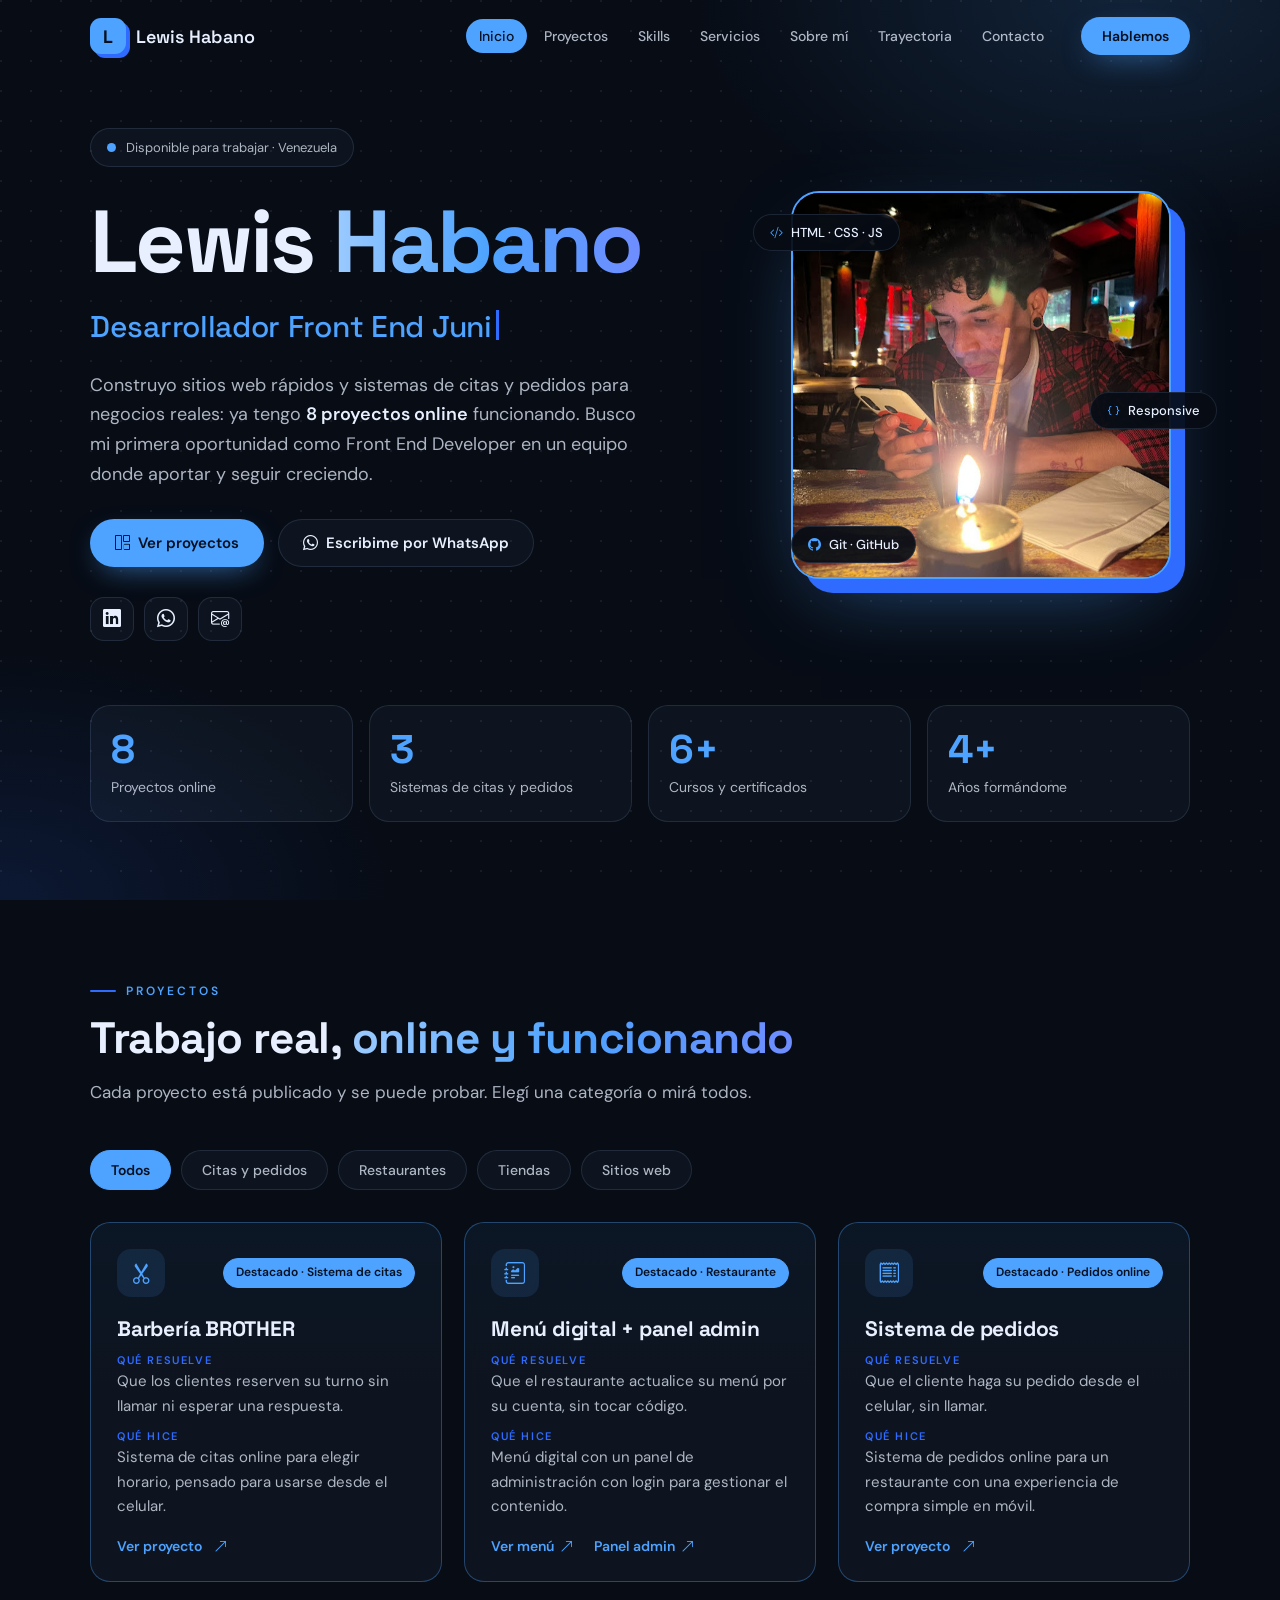
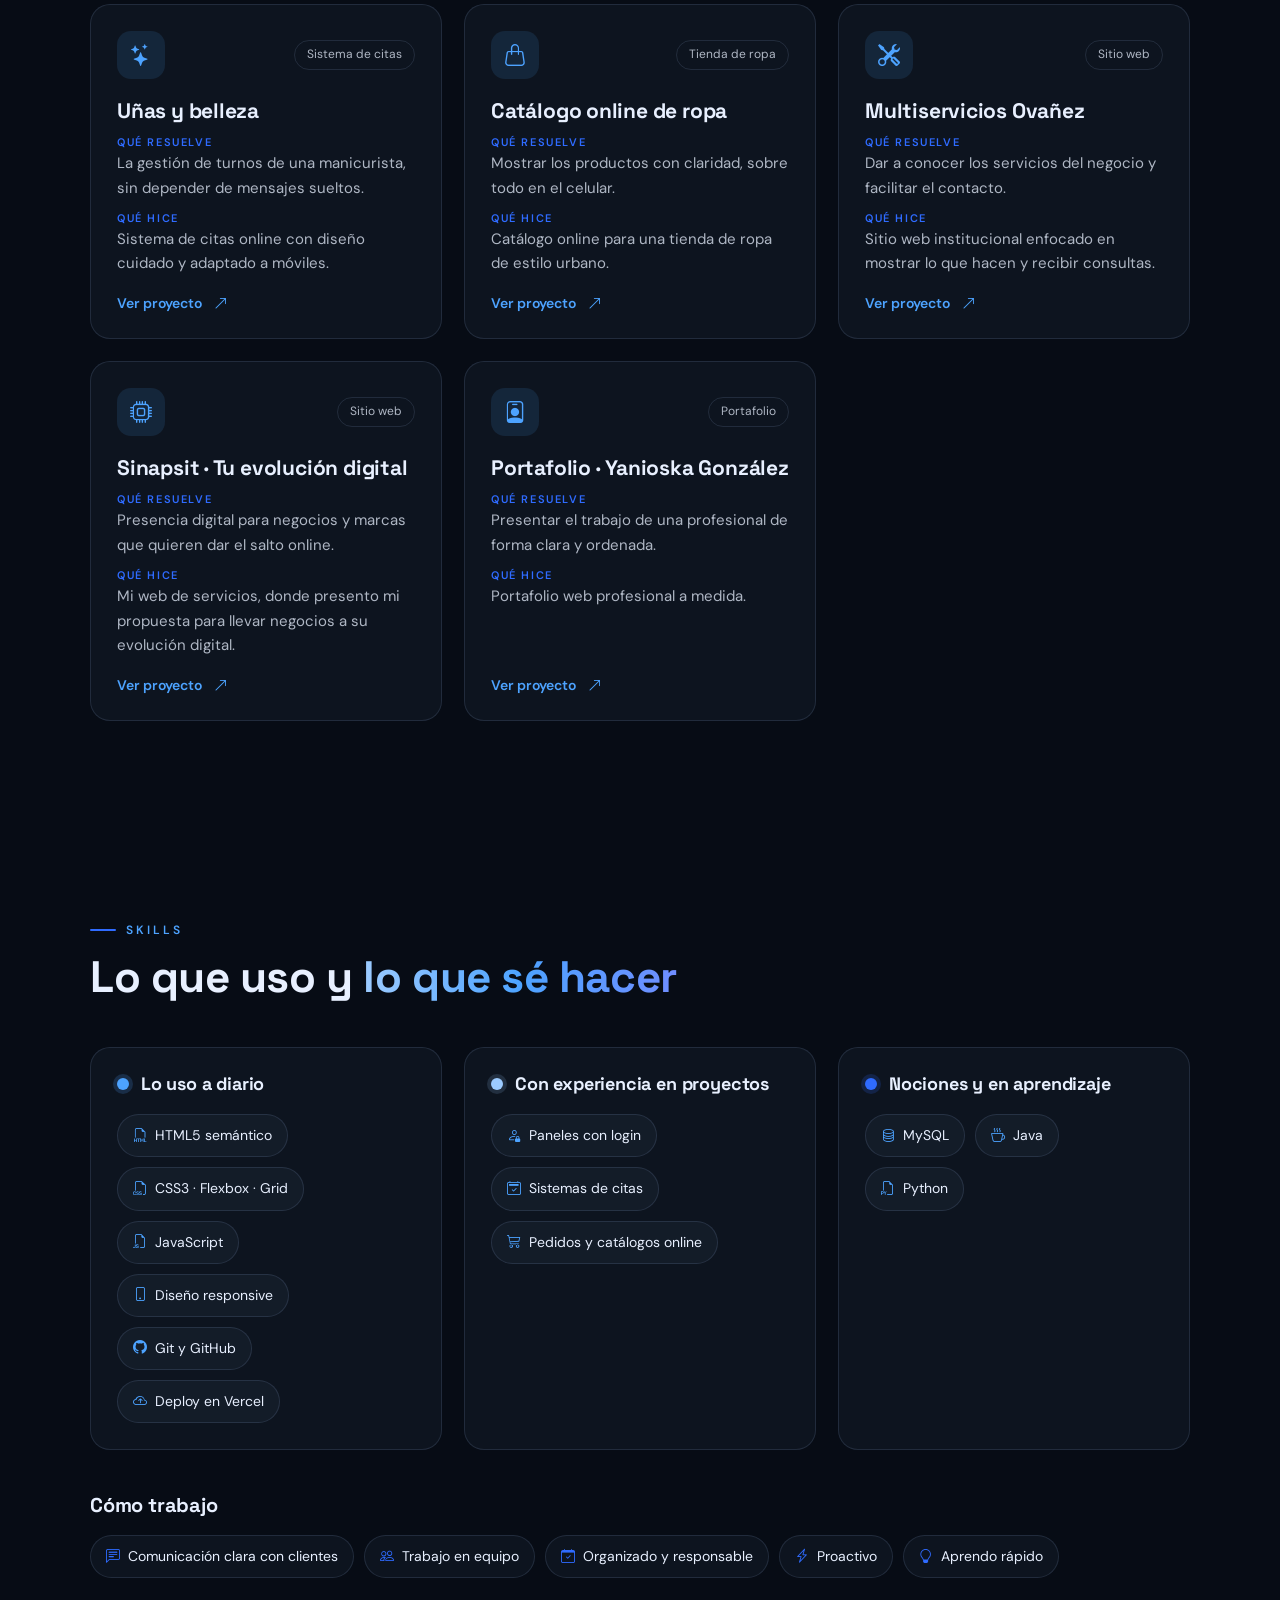
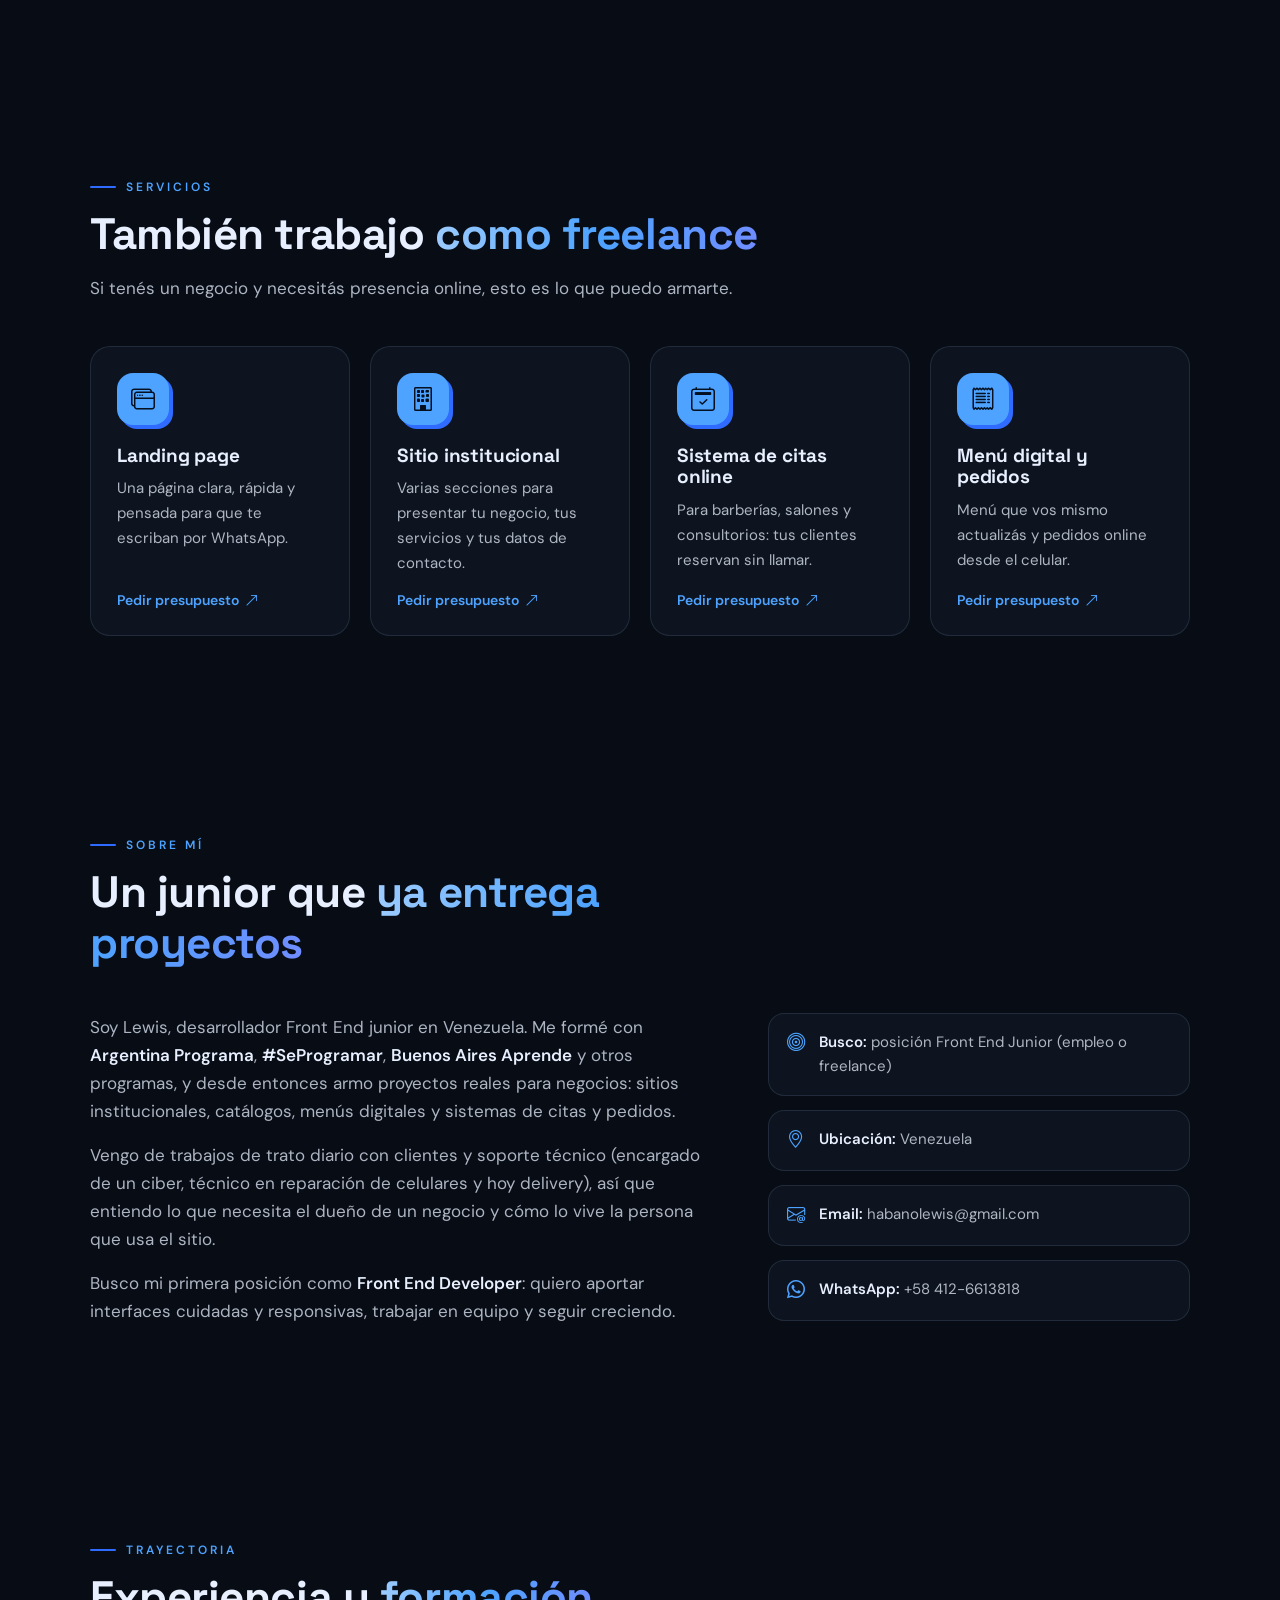
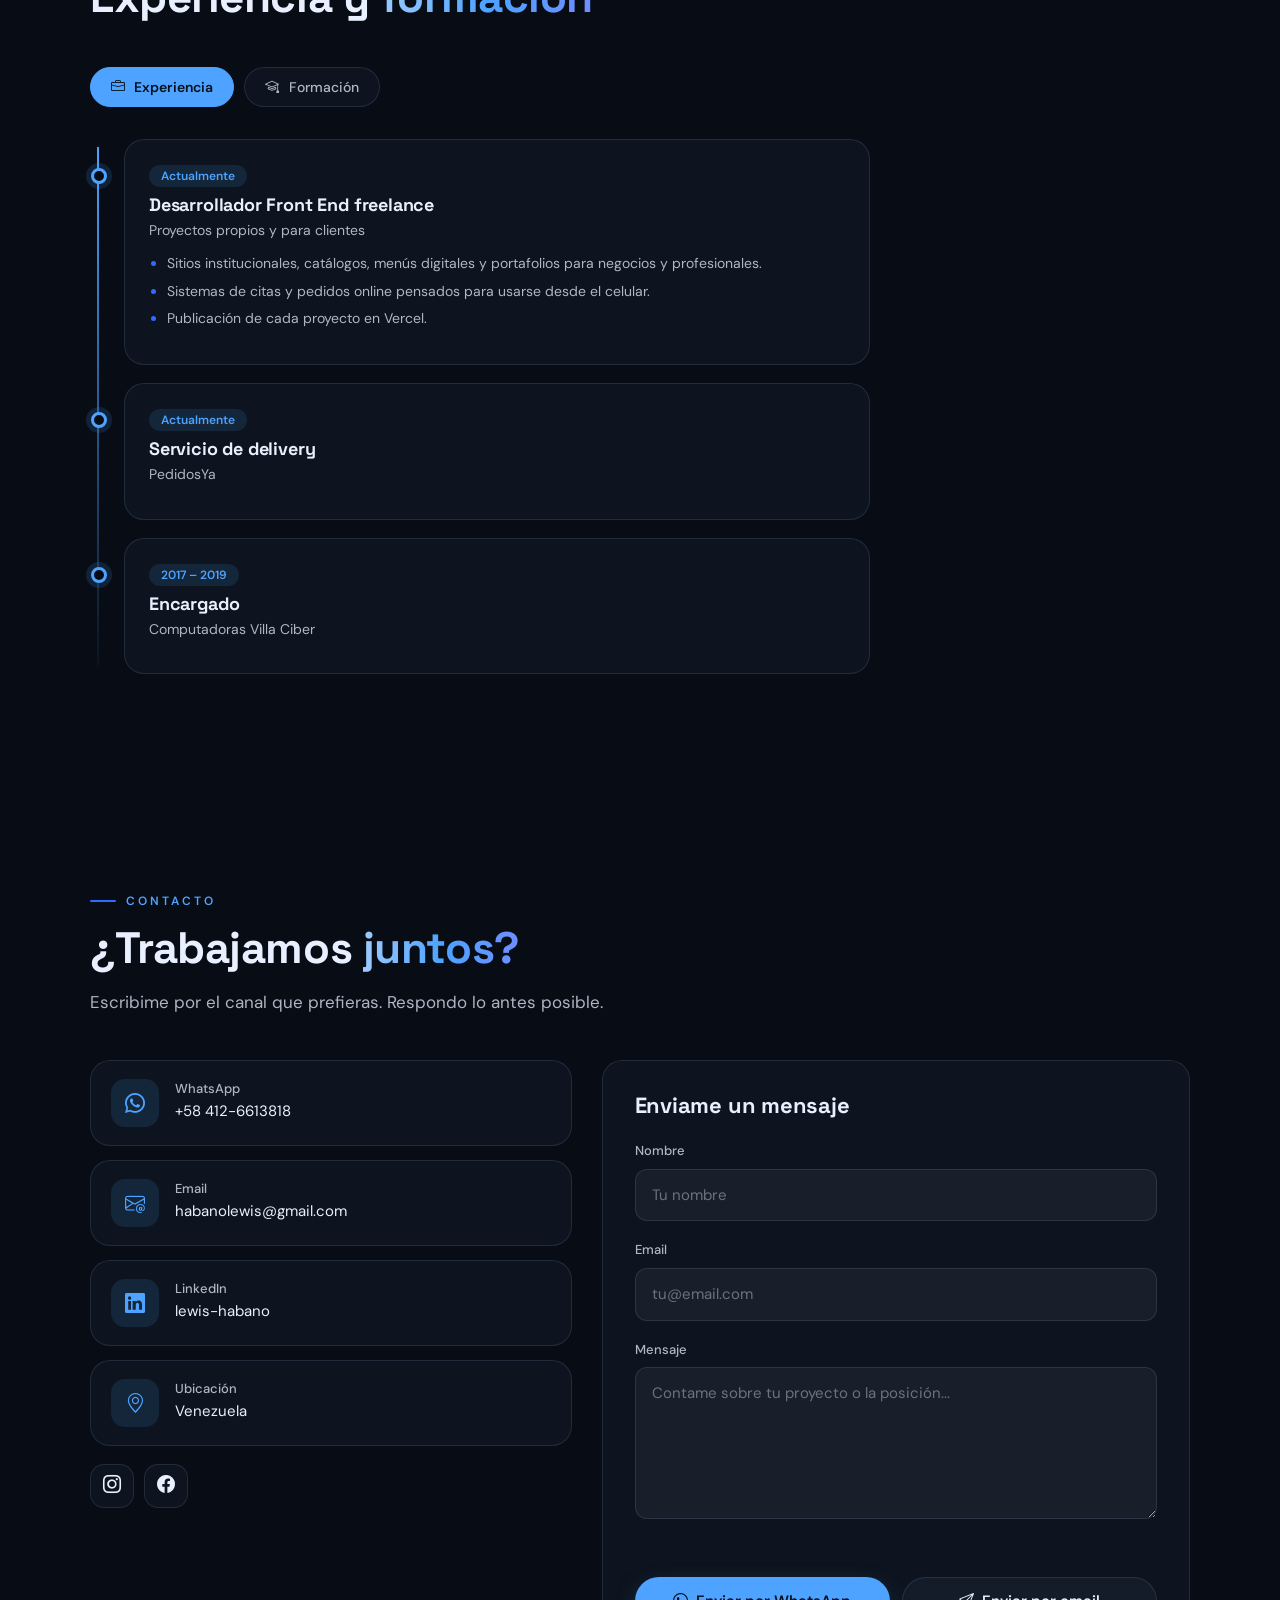
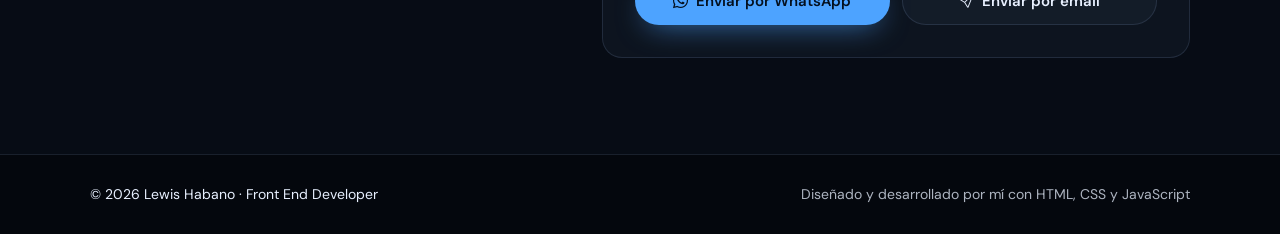
==== commit 8fb392b4: "fffff" ====
--- a/index.html
+++ b/index.html
@@ -7,11 +7,11 @@
   <meta name="viewport" content="width=device-width, initial-scale=1">
   <script>document.documentElement.classList.add("js");</script>
 
-  <title>Lewis Habano | Desarrollador Front End Junior en Buenos Aires</title>
-  <meta name="description" content="Lewis Habano, desarrollador Front End junior en Buenos Aires. HTML, CSS, JavaScript y Angular. 8 proyectos online: sistemas de citas, pedidos, menús digitales y sitios para negocios. Disponible para trabajar.">
-  <meta name="keywords" content="Front End Developer, desarrollador web, junior, HTML, CSS, JavaScript, Angular, Buenos Aires, portafolio, sistemas de citas, sitios web para negocios">
+  <title>Lewis Habano | Desarrollador Front End Junior en Venezuela</title>
+  <meta name="description" content="Lewis Habano, desarrollador Front End junior en Venezuela. HTML, CSS y JavaScript. 8 proyectos online: sistemas de citas, pedidos, menús digitales y sitios para negocios. Disponible para trabajar.">
+  <meta name="keywords" content="Front End Developer, desarrollador web, junior, HTML, CSS, JavaScript, Venezuela, portafolio, sistemas de citas, sitios web para negocios">
   <meta name="author" content="Lewis Habano">
-  <meta name="theme-color" content="#0b1210">
+  <meta name="theme-color" content="#101D33">
   <link rel="canonical" href="https://mi-portafolio-kohl.vercel.app/">
 
   <!-- Open Graph / redes -->
@@ -19,7 +19,7 @@
   <meta property="og:description" content="Sitios web rápidos y sistemas de citas y pedidos para negocios reales. Mirá mis 8 proyectos online.">
   <meta property="og:type" content="website">
   <meta property="og:url" content="https://mi-portafolio-kohl.vercel.app/">
-  <meta property="og:locale" content="es_AR">
+  <meta property="og:locale" content="es_VE">
   <meta property="og:image" content="https://mi-portafolio-kohl.vercel.app/assets/img/PERFIL.PNG">
   <meta name="twitter:card" content="summary">
 
@@ -32,9 +32,9 @@
     "jobTitle": "Front End Developer (Junior)",
     "url": "https://mi-portafolio-kohl.vercel.app/",
     "email": "mailto:habanolewis@gmail.com",
-    "address": { "@type": "PostalAddress", "addressLocality": "Buenos Aires", "addressCountry": "AR" },
+    "address": { "@type": "PostalAddress", "addressCountry": "VE" },
     "sameAs": ["https://www.linkedin.com/in/lewis-habano-377702239"],
-    "knowsAbout": ["HTML", "CSS", "JavaScript", "Angular", "Diseño web responsive"]
+    "knowsAbout": ["HTML", "CSS", "JavaScript", "Diseño web responsive"]
   }
   </script>
 
@@ -96,7 +96,7 @@
         <div class="hero-grid">
 
           <div class="hero-text reveal">
-            <span class="badge-available"><span class="dot"></span> Disponible para trabajar · Buenos Aires, Argentina</span>
+            <span class="badge-available"><span class="dot"></span> Disponible para trabajar · Venezuela</span>
             <h1>Lewis <span class="grad">Habano</span></h1>
             <h2 class="hero-role" aria-label="Desarrollador Front End Junior">
               <span id="typed" aria-hidden="true">Desarrollador Front End Junior</span><span class="caret" aria-hidden="true"></span>
@@ -109,13 +109,13 @@
 
             <div class="hero-actions">
               <a href="#proyectos" class="btn btn-primary"><i class="bi bi-grid-1x2" aria-hidden="true"></i> Ver proyectos</a>
-              <a href="https://wa.me/584126613828?text=Hola%20Lewis%2C%20vi%20tu%20portafolio%20y%20quisiera%20hablar%20con%20vos."
+              <a href="https://wa.me/584126613818?text=Hola%20Lewis%2C%20vi%20tu%20portafolio%20y%20quisiera%20hablar%20con%20vos."
                  target="_blank" rel="noopener" class="btn btn-ghost"><i class="bi bi-whatsapp" aria-hidden="true"></i> Escribime por WhatsApp</a>
             </div>
 
             <div class="social-links">
               <a href="https://www.linkedin.com/in/lewis-habano-377702239" target="_blank" rel="noopener" aria-label="LinkedIn de Lewis Habano"><i class="bi bi-linkedin" aria-hidden="true"></i></a>
-              <a href="https://wa.me/584126613828?text=Hola%20Lewis%2C%20vi%20tu%20portafolio%20y%20quisiera%20hablar%20con%20vos." target="_blank" rel="noopener" aria-label="WhatsApp"><i class="bi bi-whatsapp" aria-hidden="true"></i></a>
+              <a href="https://wa.me/584126613818?text=Hola%20Lewis%2C%20vi%20tu%20portafolio%20y%20quisiera%20hablar%20con%20vos." target="_blank" rel="noopener" aria-label="WhatsApp"><i class="bi bi-whatsapp" aria-hidden="true"></i></a>
               <a href="mailto:habanolewis@gmail.com" aria-label="Enviar un email"><i class="bi bi-envelope-at" aria-hidden="true"></i></a>
             </div>
           </div>
@@ -125,7 +125,7 @@
               <img src="assets/img/PERFIL.PNG" alt="Retrato de Lewis Habano, desarrollador Front End" fetchpriority="high">
             </div>
             <div class="float-chip chip-1"><i class="bi bi-code-slash" aria-hidden="true"></i> HTML · CSS · JS</div>
-            <div class="float-chip chip-2"><i class="bi bi-braces" aria-hidden="true"></i> Angular</div>
+            <div class="float-chip chip-2"><i class="bi bi-braces" aria-hidden="true"></i> Responsive</div>
             <div class="float-chip chip-3"><i class="bi bi-github" aria-hidden="true"></i> Git · GitHub</div>
           </div>
 
@@ -157,7 +157,7 @@
           <button class="filter" data-filter="web" aria-pressed="false">Sitios web</button>
         </div>
 
-        <!-- TIP: en cada tarjeta podés sumar una línea con el stack real (ej. Angular, Firebase) y un link a su repositorio de GitHub. -->
+        <!-- TIP: en cada tarjeta podés sumar una línea con el stack real (ej. JavaScript, Firebase) y un link a su repositorio de GitHub. -->
         <div class="projects-grid" id="projectsGrid">
 
           <article class="card project featured" data-cat="citas">
@@ -255,7 +255,6 @@
           <div class="card skill-card reveal" style="--d:.08s">
             <h3><span class="lvl lvl-2" aria-hidden="true"></span> Con experiencia en proyectos</h3>
             <ul class="pills">
-              <li><i class="bi bi-triangle" aria-hidden="true"></i> Angular</li>
               <li><i class="bi bi-person-lock" aria-hidden="true"></i> Paneles con login</li>
               <li><i class="bi bi-calendar2-check" aria-hidden="true"></i> Sistemas de citas</li>
               <li><i class="bi bi-cart3" aria-hidden="true"></i> Pedidos y catálogos online</li>
@@ -299,28 +298,28 @@
             <i class="bi bi-window-stack" aria-hidden="true"></i>
             <h3>Landing page</h3>
             <p>Una página clara, rápida y pensada para que te escriban por WhatsApp.</p>
-            <a class="link-arrow" href="https://wa.me/584126613828?text=Hola%20Lewis%2C%20me%20interesa%20una%20landing%20page%20para%20mi%20negocio." target="_blank" rel="noopener">Pedir presupuesto <i class="bi bi-arrow-up-right" aria-hidden="true"></i></a>
+            <a class="link-arrow" href="https://wa.me/584126613818?text=Hola%20Lewis%2C%20me%20interesa%20una%20landing%20page%20para%20mi%20negocio." target="_blank" rel="noopener">Pedir presupuesto <i class="bi bi-arrow-up-right" aria-hidden="true"></i></a>
           </article>
 
           <article class="card service reveal" style="--d:.06s">
             <i class="bi bi-building" aria-hidden="true"></i>
             <h3>Sitio institucional</h3>
             <p>Varias secciones para presentar tu negocio, tus servicios y tus datos de contacto.</p>
-            <a class="link-arrow" href="https://wa.me/584126613828?text=Hola%20Lewis%2C%20me%20interesa%20un%20sitio%20web%20para%20mi%20negocio." target="_blank" rel="noopener">Pedir presupuesto <i class="bi bi-arrow-up-right" aria-hidden="true"></i></a>
+            <a class="link-arrow" href="https://wa.me/584126613818?text=Hola%20Lewis%2C%20me%20interesa%20un%20sitio%20web%20para%20mi%20negocio." target="_blank" rel="noopener">Pedir presupuesto <i class="bi bi-arrow-up-right" aria-hidden="true"></i></a>
           </article>
 
           <article class="card service reveal" style="--d:.12s">
             <i class="bi bi-calendar2-check" aria-hidden="true"></i>
             <h3>Sistema de citas online</h3>
             <p>Para barberías, salones y consultorios: tus clientes reservan sin llamar.</p>
-            <a class="link-arrow" href="https://wa.me/584126613828?text=Hola%20Lewis%2C%20me%20interesa%20un%20sistema%20de%20citas%20online." target="_blank" rel="noopener">Pedir presupuesto <i class="bi bi-arrow-up-right" aria-hidden="true"></i></a>
+            <a class="link-arrow" href="https://wa.me/584126613818?text=Hola%20Lewis%2C%20me%20interesa%20un%20sistema%20de%20citas%20online." target="_blank" rel="noopener">Pedir presupuesto <i class="bi bi-arrow-up-right" aria-hidden="true"></i></a>
           </article>
 
           <article class="card service reveal" style="--d:.18s">
             <i class="bi bi-receipt" aria-hidden="true"></i>
             <h3>Menú digital y pedidos</h3>
             <p>Menú que vos mismo actualizás y pedidos online desde el celular.</p>
-            <a class="link-arrow" href="https://wa.me/584126613828?text=Hola%20Lewis%2C%20me%20interesa%20un%20men%C3%BA%20digital%20con%20pedidos." target="_blank" rel="noopener">Pedir presupuesto <i class="bi bi-arrow-up-right" aria-hidden="true"></i></a>
+            <a class="link-arrow" href="https://wa.me/584126613818?text=Hola%20Lewis%2C%20me%20interesa%20un%20men%C3%BA%20digital%20con%20pedidos." target="_blank" rel="noopener">Pedir presupuesto <i class="bi bi-arrow-up-right" aria-hidden="true"></i></a>
           </article>
         </div>
       </div>
@@ -337,7 +336,7 @@
         <div class="about-grid">
           <div class="about-text reveal">
             <p>
-              Soy Lewis, desarrollador Front End junior en Buenos Aires. Me formé con
+              Soy Lewis, desarrollador Front End junior en Venezuela. Me formé con
               <strong>Argentina Programa</strong>, <strong>#SeProgramar</strong>, <strong>Buenos Aires Aprende</strong>
               y otros programas, y desde entonces armo proyectos reales para negocios: sitios institucionales,
               catálogos, menús digitales y sistemas de citas y pedidos.
@@ -355,9 +354,9 @@
 
           <ul class="info-list reveal" style="--d:.1s">
             <li><i class="bi bi-bullseye" aria-hidden="true"></i><span><strong>Busco:</strong> posición Front End Junior (empleo o freelance)</span></li>
-            <li><i class="bi bi-geo-alt" aria-hidden="true"></i><span><strong>Ubicación:</strong> Buenos Aires, Argentina</span></li>
+            <li><i class="bi bi-geo-alt" aria-hidden="true"></i><span><strong>Ubicación:</strong> Venezuela</span></li>
             <li><i class="bi bi-envelope-at" aria-hidden="true"></i><span><strong>Email:</strong> habanolewis@gmail.com</span></li>
-            <li><i class="bi bi-whatsapp" aria-hidden="true"></i><span><strong>WhatsApp:</strong> +58 412-6613828</span></li>
+            <li><i class="bi bi-whatsapp" aria-hidden="true"></i><span><strong>WhatsApp:</strong> +58 412-6613818</span></li>
           </ul>
         </div>
       </div>
@@ -419,7 +418,7 @@
               <p class="t-org">Argentina Programa 4.0</p>
               <ul>
                 <li>Proyecto: Portafolio Web Full Stack</li>
-                <li>Front End: HTML, CSS, JS, Angular</li>
+                <li>Front End: HTML, CSS, JS</li>
                 <li>Back End: MySQL, Apache, Java</li>
               </ul>
               <a class="link-arrow" href="https://drive.google.com/file/d/1rVg6Ap0BTwlaawiFCQzznwk058b0-l4C/view?usp=sharing" target="_blank" rel="noopener">Ver certificado <i class="bi bi-arrow-up-right" aria-hidden="true"></i></a>
@@ -480,9 +479,9 @@
         <div class="contact-grid">
 
           <div class="contact-info reveal">
-            <a class="info-box" href="https://wa.me/584126613828?text=Hola%20Lewis%2C%20vi%20tu%20portafolio%20y%20quisiera%20hablar%20con%20vos." target="_blank" rel="noopener">
+            <a class="info-box" href="https://wa.me/584126613818?text=Hola%20Lewis%2C%20vi%20tu%20portafolio%20y%20quisiera%20hablar%20con%20vos." target="_blank" rel="noopener">
               <i class="bi bi-whatsapp" aria-hidden="true"></i>
-              <div><h3>WhatsApp</h3><p>+58 412-6613828</p></div>
+              <div><h3>WhatsApp</h3><p>+58 412-6613818</p></div>
             </a>
             <a class="info-box" href="mailto:habanolewis@gmail.com">
               <i class="bi bi-envelope-at" aria-hidden="true"></i>
@@ -492,9 +491,9 @@
               <i class="bi bi-linkedin" aria-hidden="true"></i>
               <div><h3>LinkedIn</h3><p>lewis-habano</p></div>
             </a>
-            <a class="info-box" href="https://www.google.com/maps/search/?api=1&amp;query=Buenos+Aires+Argentina" target="_blank" rel="noopener">
+            <a class="info-box" href="https://www.google.com/maps/search/?api=1&amp;query=Venezuela" target="_blank" rel="noopener">
               <i class="bi bi-geo-alt" aria-hidden="true"></i>
-              <div><h3>Ubicación</h3><p>Buenos Aires, Argentina</p></div>
+              <div><h3>Ubicación</h3><p>Venezuela</p></div>
             </a>
             <div class="social-links">
               <a href="https://www.instagram.com/lewishabano/" target="_blank" rel="noopener" aria-label="Instagram de Lewis Habano"><i class="bi bi-instagram" aria-hidden="true"></i></a>
--- a/assets/css/style.css
+++ b/assets/css/style.css
@@ -1,21 +1,21 @@
 /* ==========================================================
    Portafolio — Lewis Habano
-   Paleta: verde bosque oscuro + lima eléctrica + coral
+   Paleta: negro azulado + azul brillante (a juego con Sinapsit)
    Tipografías: Space Grotesk (títulos) y DM Sans (texto)
    ========================================================== */
 
 :root {
-  --bg: #0b1210;
-  --bg-2: #101a16;
-  --surface: rgba(226, 255, 214, 0.045);
-  --surface-2: rgba(226, 255, 214, 0.085);
-  --border: rgba(226, 255, 214, 0.13);
-  --text: #eef4e9;
-  --muted: rgba(238, 244, 233, 0.74);
-  --accent: #c8f751;       /* lima */
-  --accent-ink: #0b1210;   /* texto sobre lima */
-  --accent-2: #ff8a63;     /* coral */
-  --accent-soft: rgba(200, 247, 81, 0.12);
+  --bg: #070c15;
+  --bg-2: #101D33;
+  --surface: rgba(170, 200, 255, 0.045);
+  --surface-2: rgba(170, 200, 255, 0.085);
+  --border: rgba(170, 200, 255, 0.13);
+  --text: #e8f0ff;
+  --muted: rgba(232, 240, 255, 0.74);
+  --accent: #4da3ff;       /* azul brillante */
+  --accent-ink: #04101f;   /* texto sobre azul */
+  --accent-2: #2f6bff;     /* azul real */
+  --accent-soft: rgba(77, 163, 255, 0.12);
   --radius: 20px;
   --header-h: 72px;
   --shadow: 0 24px 50px -24px rgba(0, 0, 0, 0.85);
@@ -53,16 +53,16 @@
   z-index: -1; pointer-events: none;
   background-color: var(--bg);
   background-image:
-    radial-gradient(55% 45% at 88% 0%, rgba(200, 247, 81, 0.15), transparent 62%),
-    radial-gradient(50% 45% at 0% 100%, rgba(255, 138, 99, 0.13), transparent 62%),
-    radial-gradient(circle at 1px 1px, rgba(238, 244, 233, 0.07) 1px, transparent 1.6px);
+    radial-gradient(55% 45% at 88% 0%, rgba(77, 163, 255, 0.15), transparent 62%),
+    radial-gradient(50% 45% at 0% 100%, rgba(47, 107, 255, 0.13), transparent 62%),
+    radial-gradient(circle at 1px 1px, rgba(232, 240, 255, 0.07) 1px, transparent 1.6px);
   background-size: auto, auto, 30px 30px;
   transform: translateZ(0);
 }
 
 img { max-width: 100%; height: auto; display: block; }
 a { color: var(--accent); text-decoration: none; transition: color 0.25s; }
-a:hover { color: #e3ff94; }
+a:hover { color: #a8d2ff; }
 h1, h2, h3, h4 { font-family: var(--font-head); line-height: 1.15; margin: 0; letter-spacing: -0.01em; }
 p { margin: 0 0 1rem; }
 ul { margin: 0; padding: 0; list-style: none; }
@@ -71,7 +71,7 @@
 .muted { color: var(--muted); }
 
 .grad {
-  background: linear-gradient(90deg, var(--accent), #f1ff9c 55%, var(--accent-2));
+  background: linear-gradient(90deg, #9ccbff, var(--accent) 50%, #6f8dff);
   -webkit-background-clip: text;
   background-clip: text;
   color: transparent;
@@ -110,9 +110,9 @@
 .btn-primary {
   color: var(--accent-ink);
   background: var(--accent);
-  box-shadow: 0 10px 30px -12px rgba(200, 247, 81, 0.75);
-}
-.btn-primary:hover { color: var(--accent-ink); transform: translateY(-2px); box-shadow: 0 14px 34px -10px rgba(200, 247, 81, 0.9); }
+  box-shadow: 0 10px 30px -12px rgba(77, 163, 255, 0.75);
+}
+.btn-primary:hover { color: var(--accent-ink); transform: translateY(-2px); box-shadow: 0 14px 34px -10px rgba(77, 163, 255, 0.9); }
 .btn-ghost { color: var(--text); background: var(--surface); border-color: var(--border); }
 .btn-ghost:hover { color: var(--text); background: var(--surface-2); border-color: var(--accent); transform: translateY(-2px); }
 
@@ -120,7 +120,7 @@
 .site-header { position: fixed; top: 0; left: 0; right: 0; z-index: 1000; height: var(--header-h); width: 100%; }
 .site-header::before {
   content: ""; position: absolute; inset: 0; z-index: -1;
-  background: rgba(11, 18, 16, 0.94);
+  background: rgba(7, 12, 21, 0.94);
   box-shadow: 0 1px 0 var(--border);
   opacity: 0; transition: opacity 0.3s; pointer-events: none;
 }
@@ -186,8 +186,8 @@
   font-size: 13px; color: var(--muted);
   background: var(--surface); border: 1px solid var(--border); border-radius: 999px;
 }
-.dot { width: 9px; height: 9px; border-radius: 50%; background: var(--accent); box-shadow: 0 0 0 0 rgba(200, 247, 81, 0.7); animation: pulse 2s infinite; flex: none; }
-@keyframes pulse { 70% { box-shadow: 0 0 0 10px rgba(200, 247, 81, 0); } 100% { box-shadow: 0 0 0 0 rgba(200, 247, 81, 0); } }
+.dot { width: 9px; height: 9px; border-radius: 50%; background: var(--accent); box-shadow: 0 0 0 0 rgba(77, 163, 255, 0.7); animation: pulse 2s infinite; flex: none; }
+@keyframes pulse { 70% { box-shadow: 0 0 0 10px rgba(77, 163, 255, 0); } 100% { box-shadow: 0 0 0 0 rgba(77, 163, 255, 0); } }
 
 .hero h1 { font-size: clamp(46px, 8.5vw, 88px); font-weight: 700; letter-spacing: -0.03em; }
 .hero-role { margin-top: 14px; font: 500 clamp(20px, 3vw, 30px) var(--font-head); min-height: 1.4em; }
@@ -207,20 +207,20 @@
 }
 .social-links a:hover { background: var(--accent); border-color: var(--accent); color: var(--accent-ink); transform: translateY(-3px); }
 
-/* Foto de perfil: marco con sombra desplazada */
-.hero-photo { position: relative; justify-self: center; width: min(380px, 80vw); }
+/* Foto de perfil: se muestra completa, con su proporción original (sin recorte ni zoom) */
+.hero-photo { position: relative; justify-self: center; width: fit-content; max-width: min(380px, 80vw); }
 .photo-frame {
-  position: relative; aspect-ratio: 1; border-radius: 32px;
+  position: relative; border-radius: 28px;
   border: 2px solid var(--accent);
-  box-shadow: 14px 14px 0 var(--accent-2);
+  box-shadow: 14px 14px 0 var(--accent-2), 0 30px 80px -30px rgba(77, 163, 255, 0.55);
   overflow: hidden; background: var(--bg-2);
 }
-.photo-frame img { width: 100%; height: 100%; object-fit: cover; }
+.photo-frame img { display: block; width: auto; height: auto; max-width: min(380px, 80vw); max-height: 460px; margin: 0 auto; }
 
 .float-chip {
   position: absolute; display: flex; align-items: center; gap: 8px;
   padding: 9px 16px; font: 500 13px var(--font-body); white-space: nowrap;
-  background: rgba(11, 18, 16, 0.92); border: 1px solid var(--border); border-radius: 999px;
+  background: rgba(7, 12, 21, 0.92); border: 1px solid var(--border); border-radius: 999px;
   box-shadow: var(--shadow);
   animation: float 5s ease-in-out infinite;
 }
@@ -259,8 +259,8 @@
   display: flex; flex-direction: column; padding: 26px;
   transition: transform 0.3s var(--ease), border-color 0.3s, box-shadow 0.3s;
 }
-.project:hover { transform: translateY(-5px); border-color: rgba(200, 247, 81, 0.55); box-shadow: 0 26px 50px -28px rgba(200, 247, 81, 0.35); }
-.project.featured { border-color: rgba(200, 247, 81, 0.35); background: linear-gradient(180deg, rgba(200, 247, 81, 0.07), var(--surface) 55%); }
+.project:hover { transform: translateY(-5px); border-color: rgba(77, 163, 255, 0.55); box-shadow: 0 26px 50px -28px rgba(77, 163, 255, 0.35); }
+.project.featured { border-color: rgba(77, 163, 255, 0.35); background: linear-gradient(180deg, rgba(77, 163, 255, 0.07), var(--surface) 55%); }
 .project.hide { display: none; }
 .project.pop { animation: pop 0.45s var(--ease); }
 @keyframes pop { from { opacity: 0; transform: translateY(14px) scale(0.97); } }
@@ -290,9 +290,9 @@
 .skill-card { padding: 26px; }
 .skill-card h3 { display: flex; align-items: center; gap: 12px; font-size: 18px; margin-bottom: 20px; }
 .lvl { flex: none; width: 12px; height: 12px; border-radius: 50%; }
-.lvl-1 { background: var(--accent); box-shadow: 0 0 0 4px rgba(200, 247, 81, 0.18); }
-.lvl-2 { background: #f1ff9c; box-shadow: 0 0 0 4px rgba(241, 255, 156, 0.15); }
-.lvl-3 { background: var(--accent-2); box-shadow: 0 0 0 4px rgba(255, 138, 99, 0.18); }
+.lvl-1 { background: var(--accent); box-shadow: 0 0 0 4px rgba(77, 163, 255, 0.18); }
+.lvl-2 { background: #9ccbff; box-shadow: 0 0 0 4px rgba(156, 203, 255, 0.15); }
+.lvl-3 { background: var(--accent-2); box-shadow: 0 0 0 4px rgba(47, 107, 255, 0.18); }
 
 .pills { display: flex; flex-wrap: wrap; gap: 10px; }
 .pills li {
@@ -343,18 +343,18 @@
 .timeline { position: relative; max-width: 780px; padding-left: 34px; }
 .timeline::before {
   content: ""; position: absolute; left: 7px; top: 8px; bottom: 8px; width: 2px;
-  background: linear-gradient(var(--accent), rgba(200, 247, 81, 0.05));
+  background: linear-gradient(var(--accent), rgba(77, 163, 255, 0.05));
 }
 .t-item {
   position: relative; margin-bottom: 18px; padding: 22px 24px;
   background: var(--surface); border: 1px solid var(--border); border-radius: var(--radius);
   transition: transform 0.3s var(--ease), border-color 0.3s;
 }
-.t-item:hover { transform: translateX(6px); border-color: rgba(200, 247, 81, 0.5); }
+.t-item:hover { transform: translateX(6px); border-color: rgba(77, 163, 255, 0.5); }
 .t-item::before {
   content: ""; position: absolute; left: -34px; top: 28px; width: 16px; height: 16px;
   border-radius: 50%; background: var(--bg); border: 3px solid var(--accent);
-  box-shadow: 0 0 0 5px rgba(200, 247, 81, 0.15);
+  box-shadow: 0 0 0 5px rgba(77, 163, 255, 0.15);
 }
 .t-date {
   display: inline-block; margin-bottom: 8px; padding: 3px 12px;
@@ -394,8 +394,8 @@
   outline: none; transition: border-color 0.25s, background 0.25s, box-shadow 0.25s;
 }
 .field textarea { resize: vertical; min-height: 120px; }
-.field input::placeholder, .field textarea::placeholder { color: rgba(238, 244, 233, 0.4); }
-.field input:focus, .field textarea:focus { border-color: var(--accent); background: rgba(255, 255, 255, 0.08); box-shadow: 0 0 0 4px rgba(200, 247, 81, 0.16); }
+.field input::placeholder, .field textarea::placeholder { color: rgba(232, 240, 255, 0.4); }
+.field input:focus, .field textarea:focus { border-color: var(--accent); background: rgba(255, 255, 255, 0.08); box-shadow: 0 0 0 4px rgba(77, 163, 255, 0.16); }
 .field.invalid input, .field.invalid textarea { border-color: #ff7b7b; }
 .form-status { min-height: 1.4em; margin: 0 0 12px; font-size: 14px; }
 .form-status.ok { color: var(--accent); }
@@ -436,7 +436,7 @@
   .navbar {
     position: fixed; top: var(--header-h); left: 0; right: 0; bottom: 0; z-index: 999;
     display: flex; align-items: center; justify-content: center;
-    background: rgba(11, 18, 16, 0.98);
+    background: rgba(7, 12, 21, 0.98);
     opacity: 0; visibility: hidden;
     transition: opacity 0.3s, visibility 0.3s;
     overflow-y: auto;
@@ -448,7 +448,8 @@
   .hero { padding-top: calc(var(--header-h) + 36px); }
   .hero-grid { grid-template-columns: 1fr; text-align: center; gap: 44px; }
   .hero-text { display: flex; flex-direction: column; align-items: center; }
-  .hero-photo { order: -1; width: min(260px, 66vw); }
+  .hero-photo { order: -1; max-width: min(260px, 66vw); }
+  .photo-frame img { max-width: min(260px, 66vw); max-height: 340px; }
   .photo-frame { box-shadow: 10px 10px 0 var(--accent-2); }
   .chip-1 { left: -14%; } .chip-2 { right: -14%; }
   .hero-actions, .social-links { justify-content: center; }
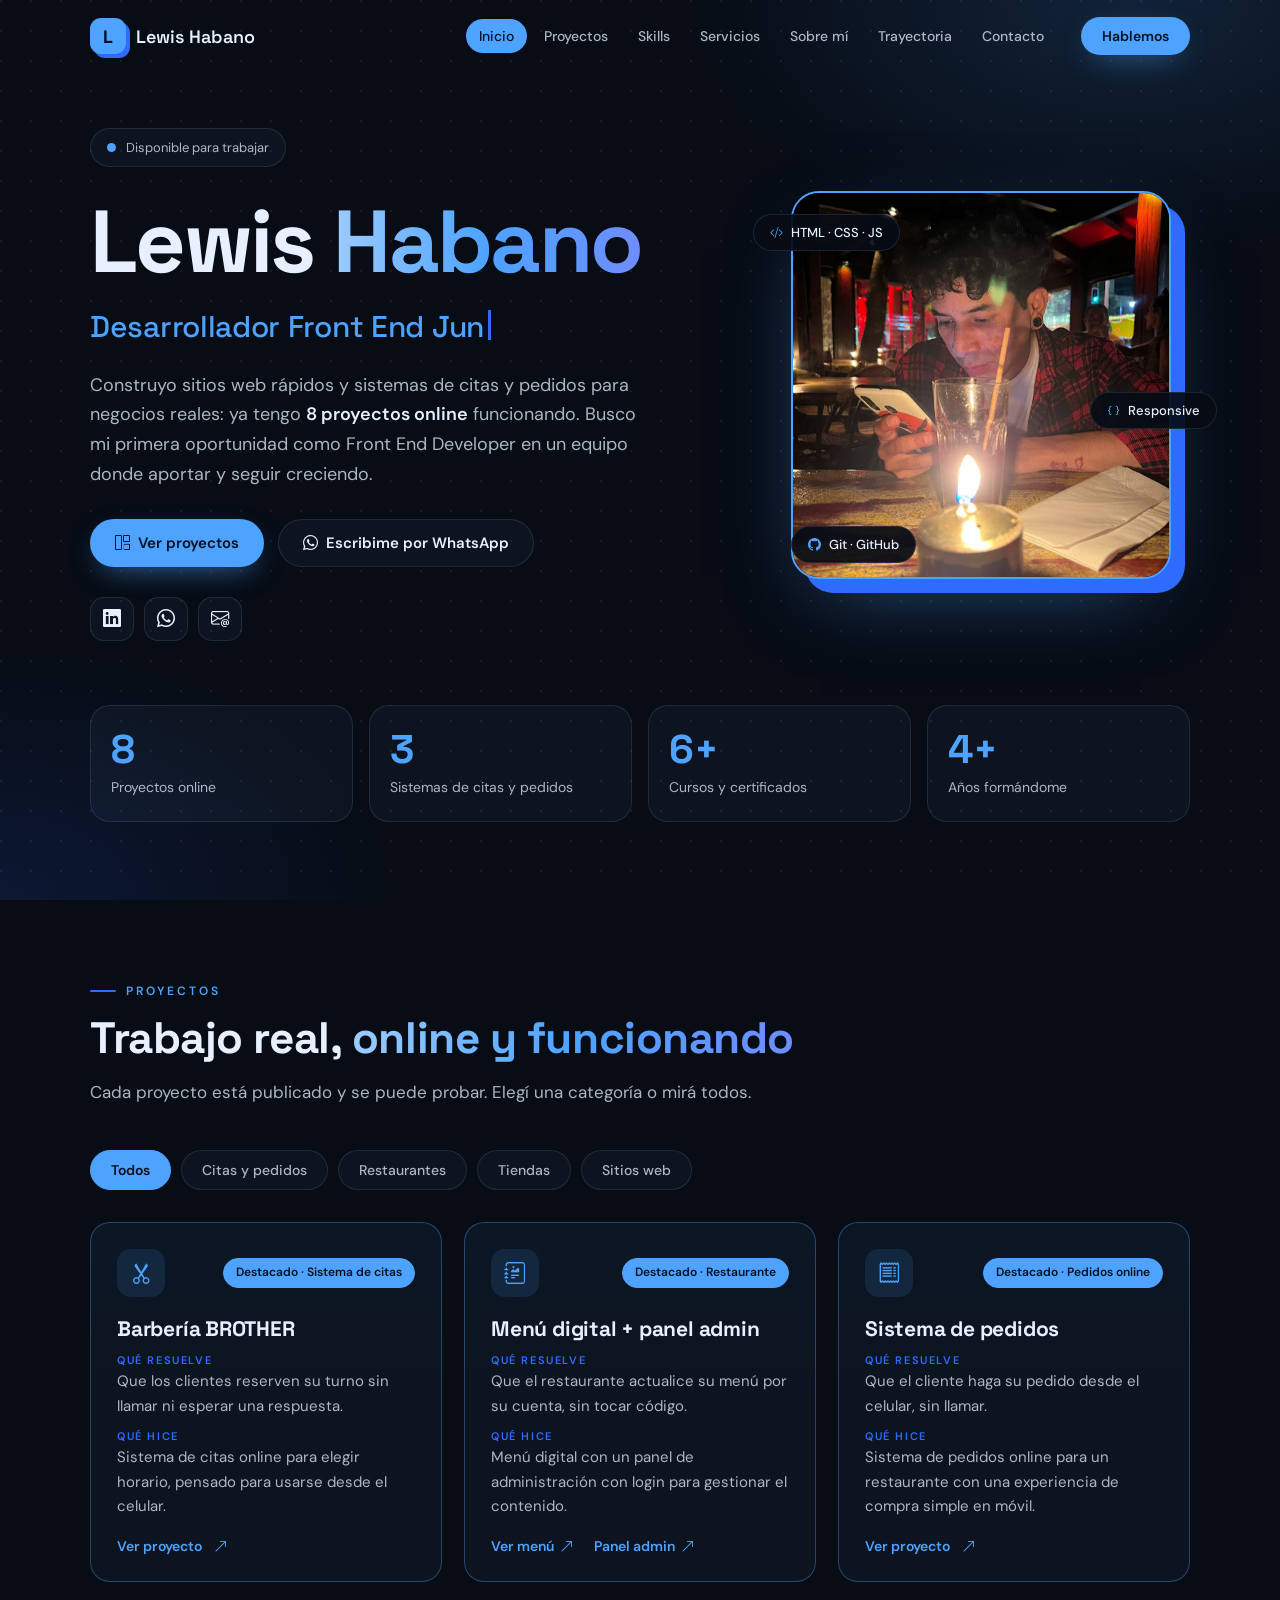
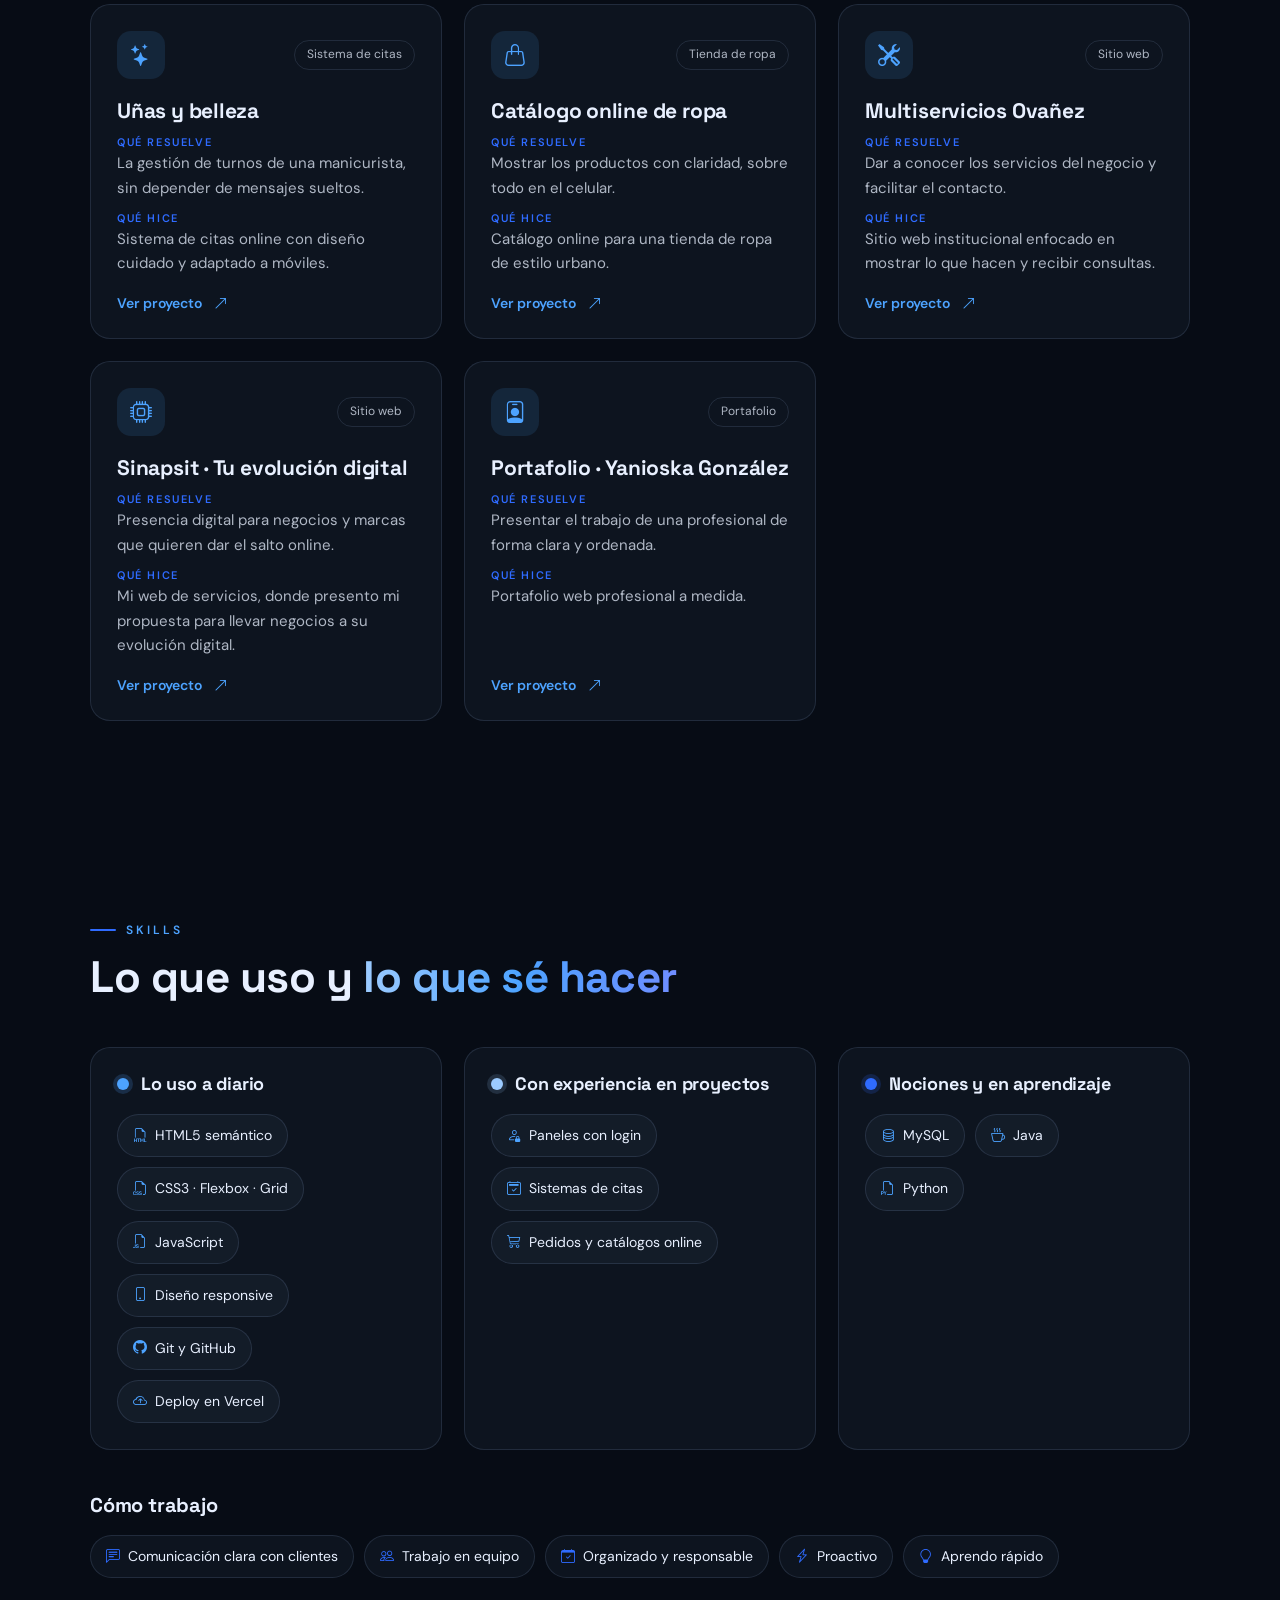
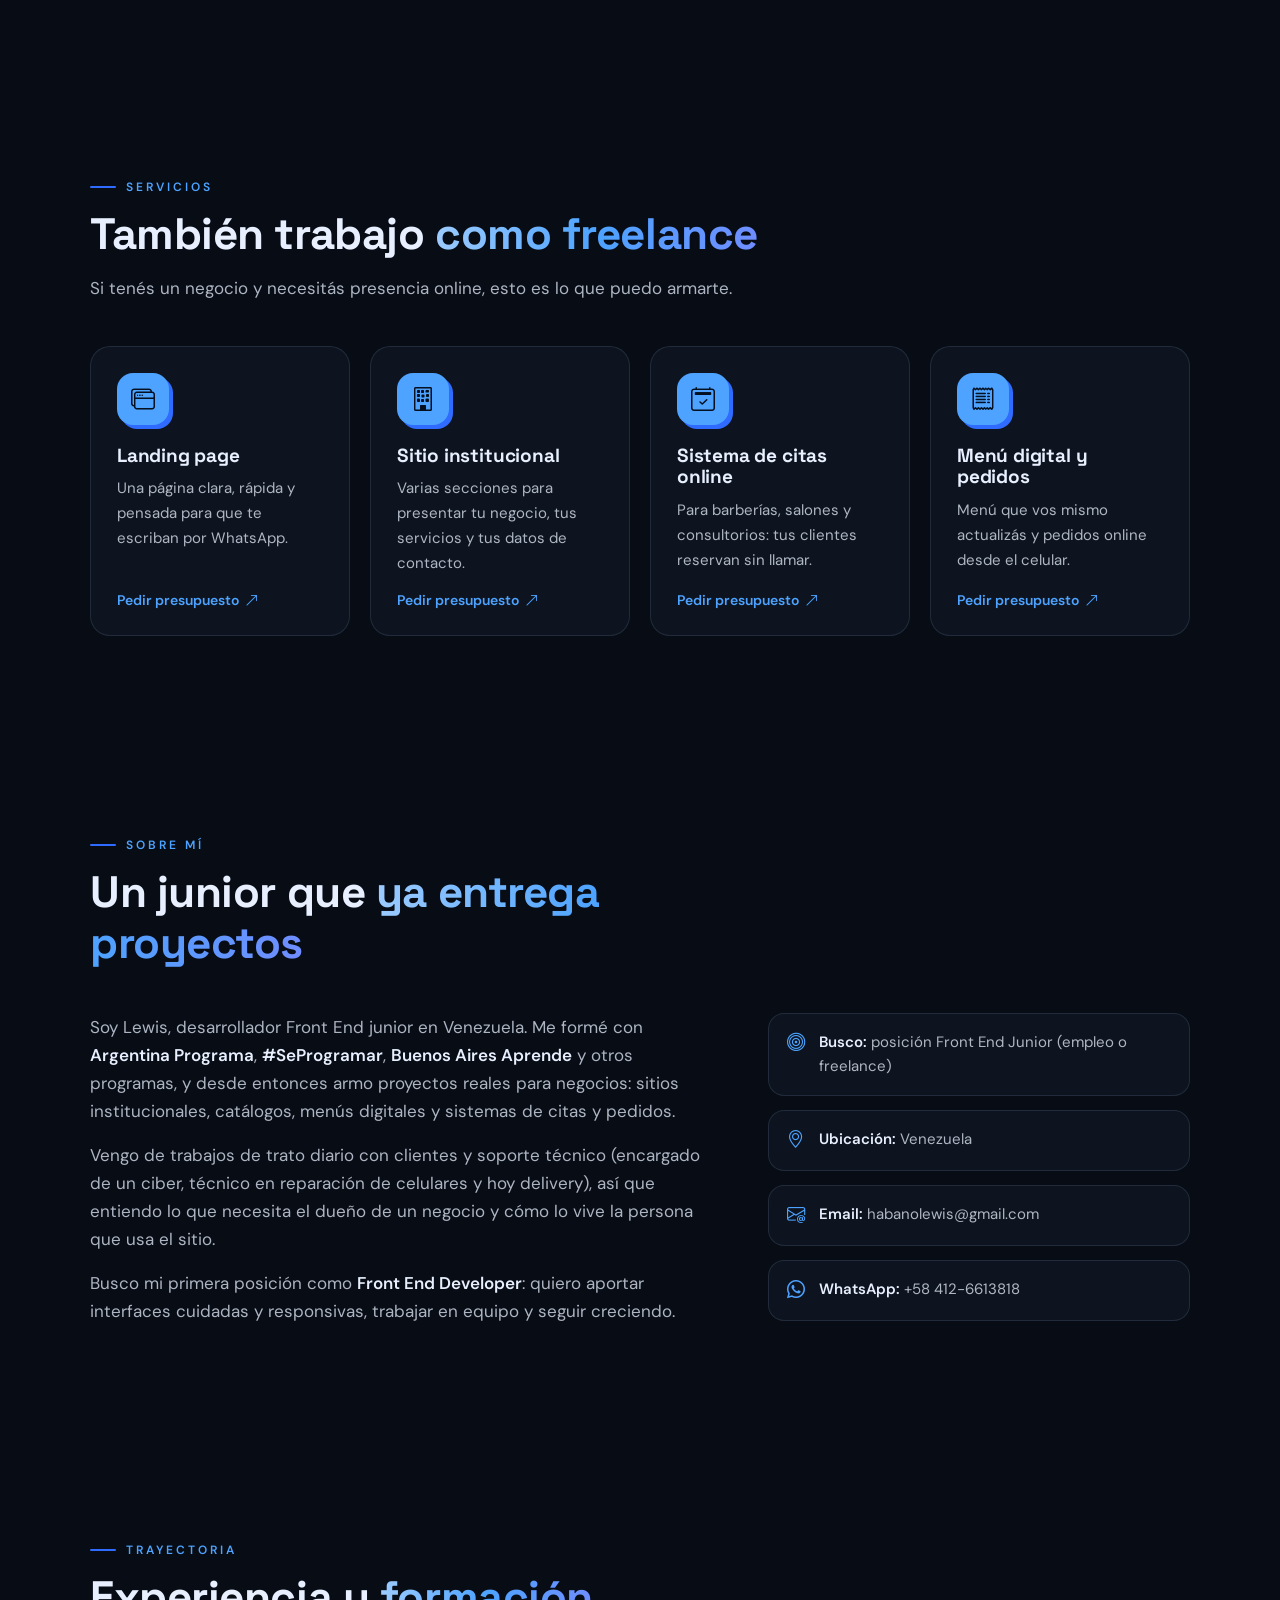
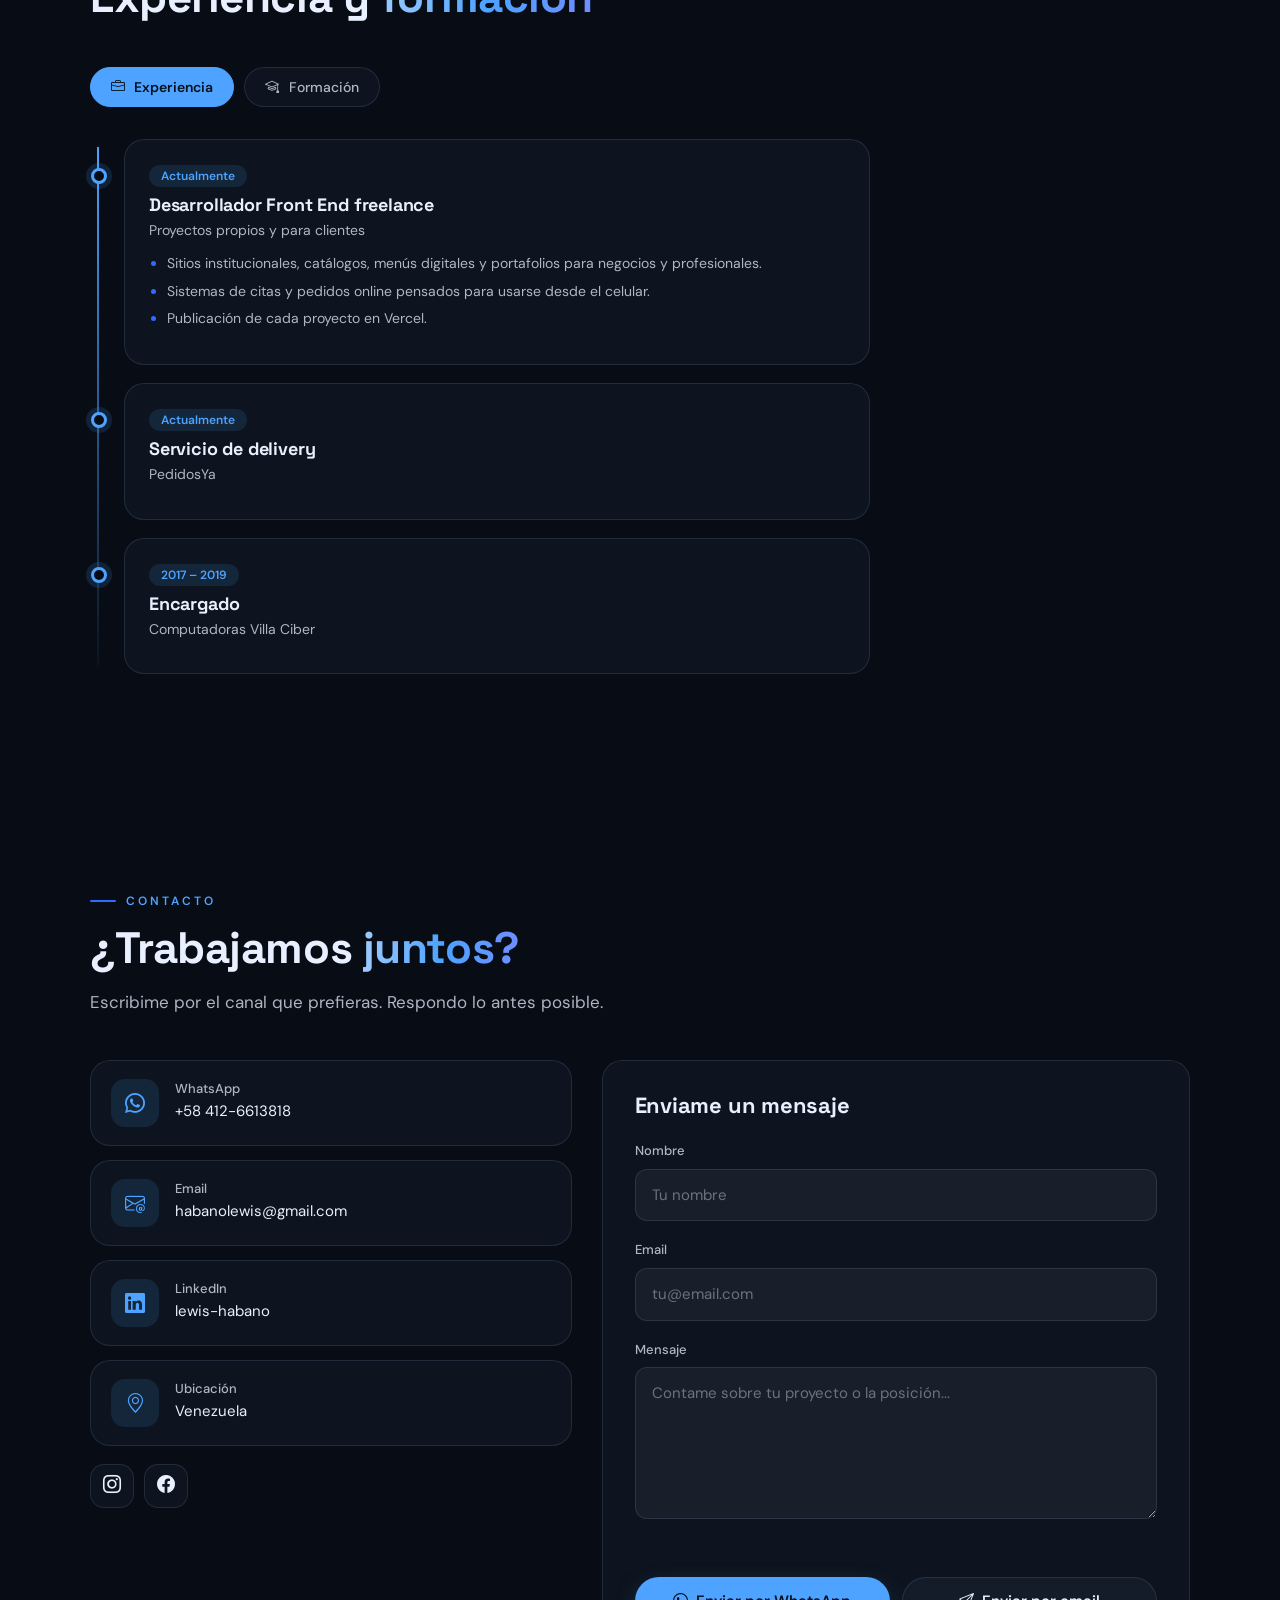
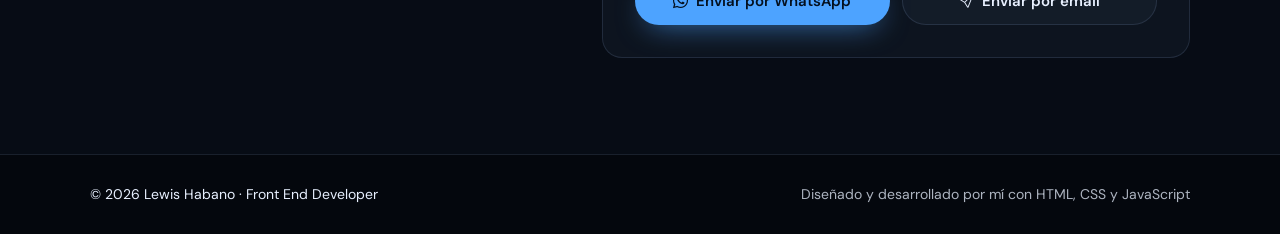
==== commit c1def96c: "FFFF" ====
--- a/index.html
+++ b/index.html
@@ -3,8 +3,8 @@
 
 <head>
   <meta charset="utf-8">
-  <!-- Viewport sin bloqueo de zoom: mejor accesibilidad y mejor puntaje en Lighthouse -->
-  <meta name="viewport" content="width=device-width, initial-scale=1">
+  <!-- Pantalla fija: la página no se agranda con zoom (pellizco / doble toque) -->
+  <meta name="viewport" content="width=device-width, initial-scale=1, minimum-scale=1, maximum-scale=1, user-scalable=no, viewport-fit=cover">
   <script>document.documentElement.classList.add("js");</script>
 
   <title>Lewis Habano | Desarrollador Front End Junior en Venezuela</title>
@@ -96,7 +96,7 @@
         <div class="hero-grid">
 
           <div class="hero-text reveal">
-            <span class="badge-available"><span class="dot"></span> Disponible para trabajar · Venezuela</span>
+            <span class="badge-available"><span class="dot"></span> Disponible para trabajar</span>
             <h1>Lewis <span class="grad">Habano</span></h1>
             <h2 class="hero-role" aria-label="Desarrollador Front End Junior">
               <span id="typed" aria-hidden="true">Desarrollador Front End Junior</span><span class="caret" aria-hidden="true"></span>
--- a/assets/css/style.css
+++ b/assets/css/style.css
@@ -32,6 +32,8 @@
   -webkit-text-size-adjust: 100%;
   background: var(--bg);
   overflow-x: hidden;
+  /* Bloquea el zoom por pellizco y doble toque: solo permite desplazarse */
+  touch-action: pan-x pan-y;
 }
 html.menu-open { overflow: hidden; }
 
@@ -44,6 +46,8 @@
   color: var(--text);
   background: transparent;
   overflow-x: clip;
+  touch-action: pan-x pan-y;
+  -ms-touch-action: pan-x pan-y;
 }
 
 /* ---------- Fondo solo con CSS (fijo, liviano) ---------- */
